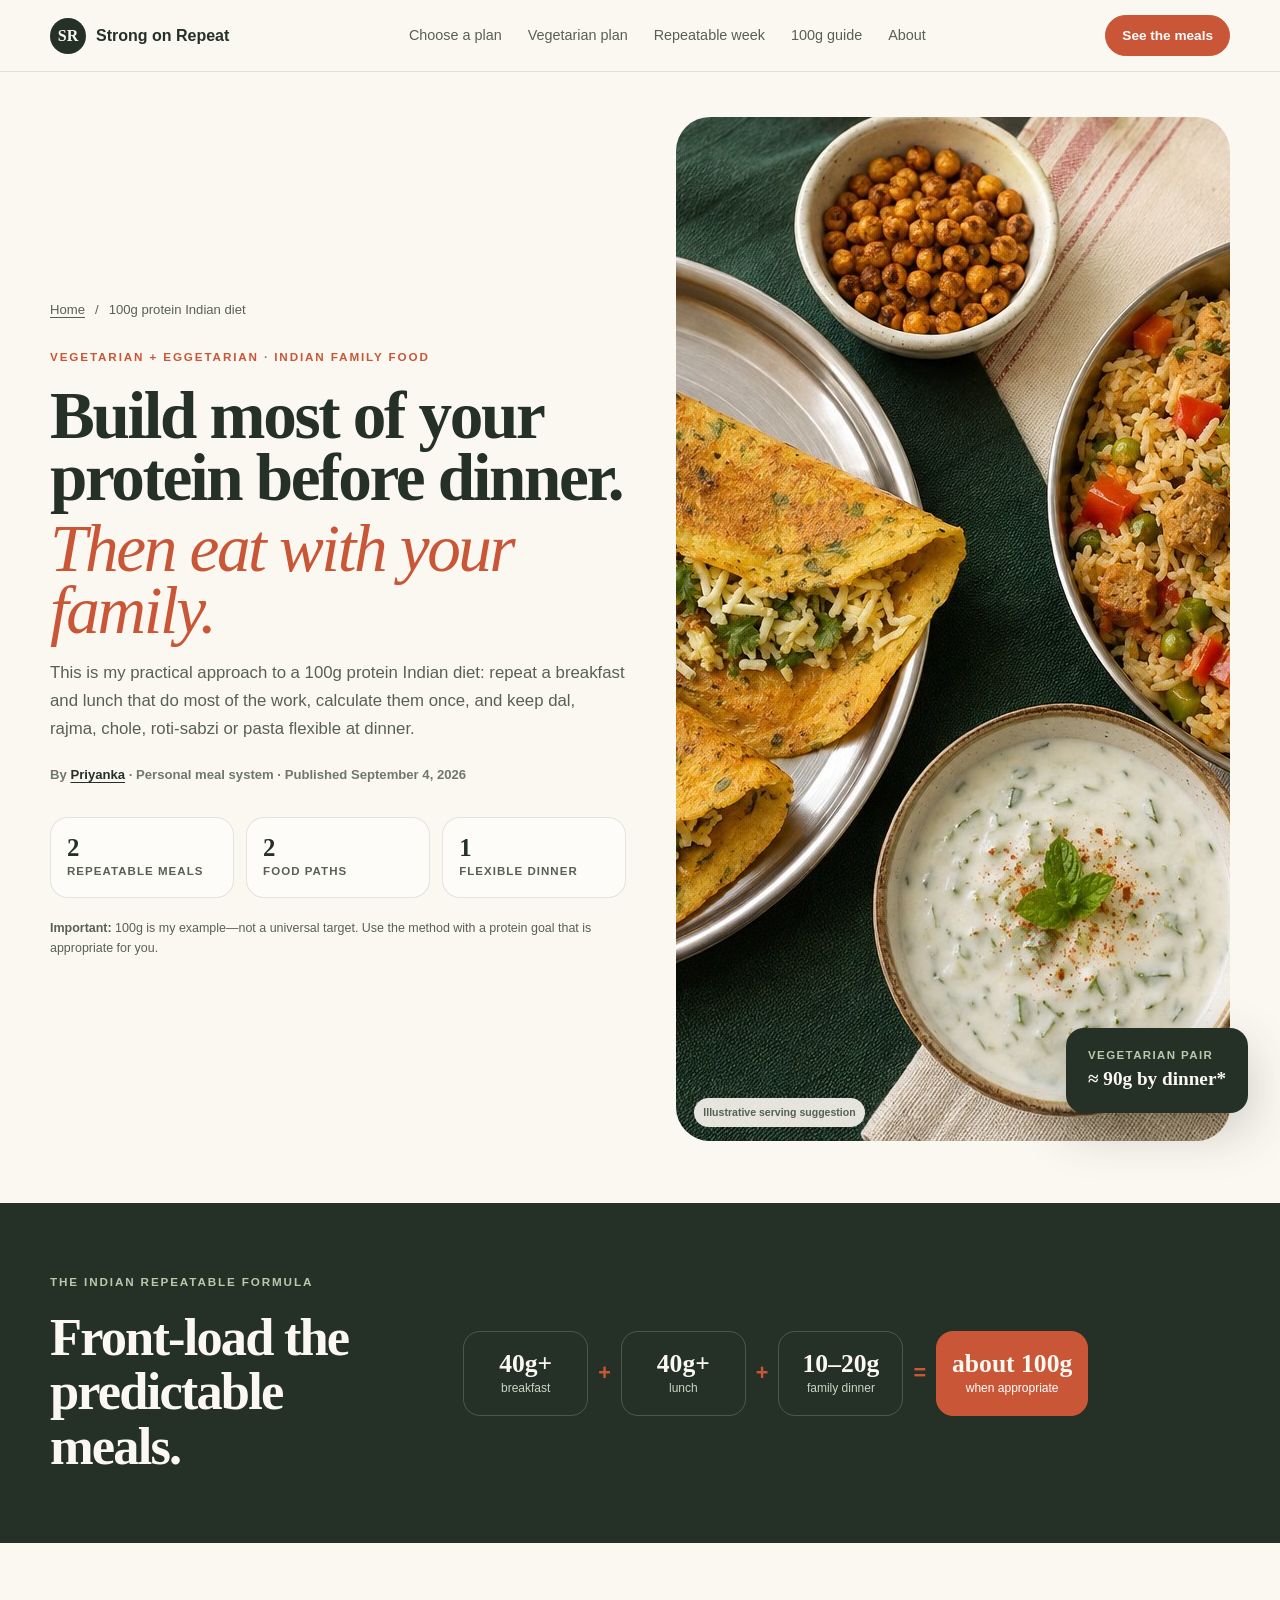
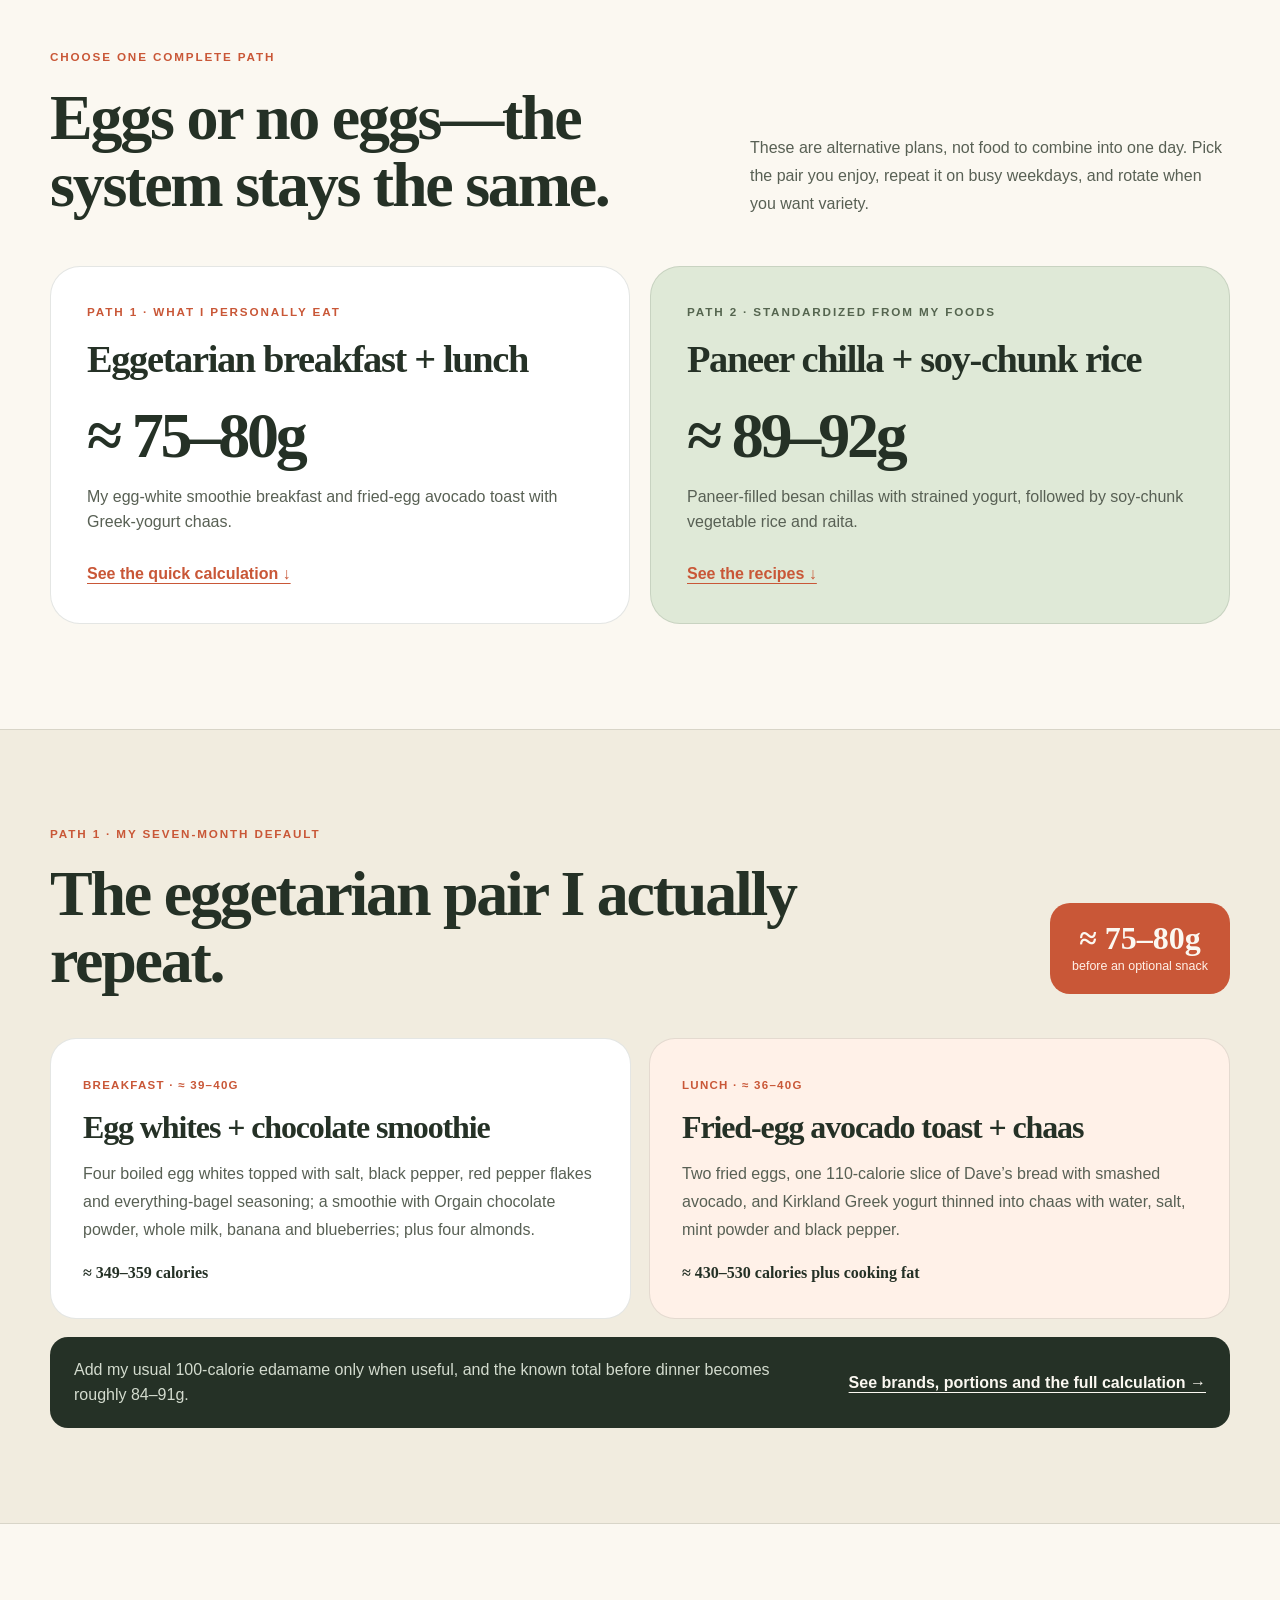
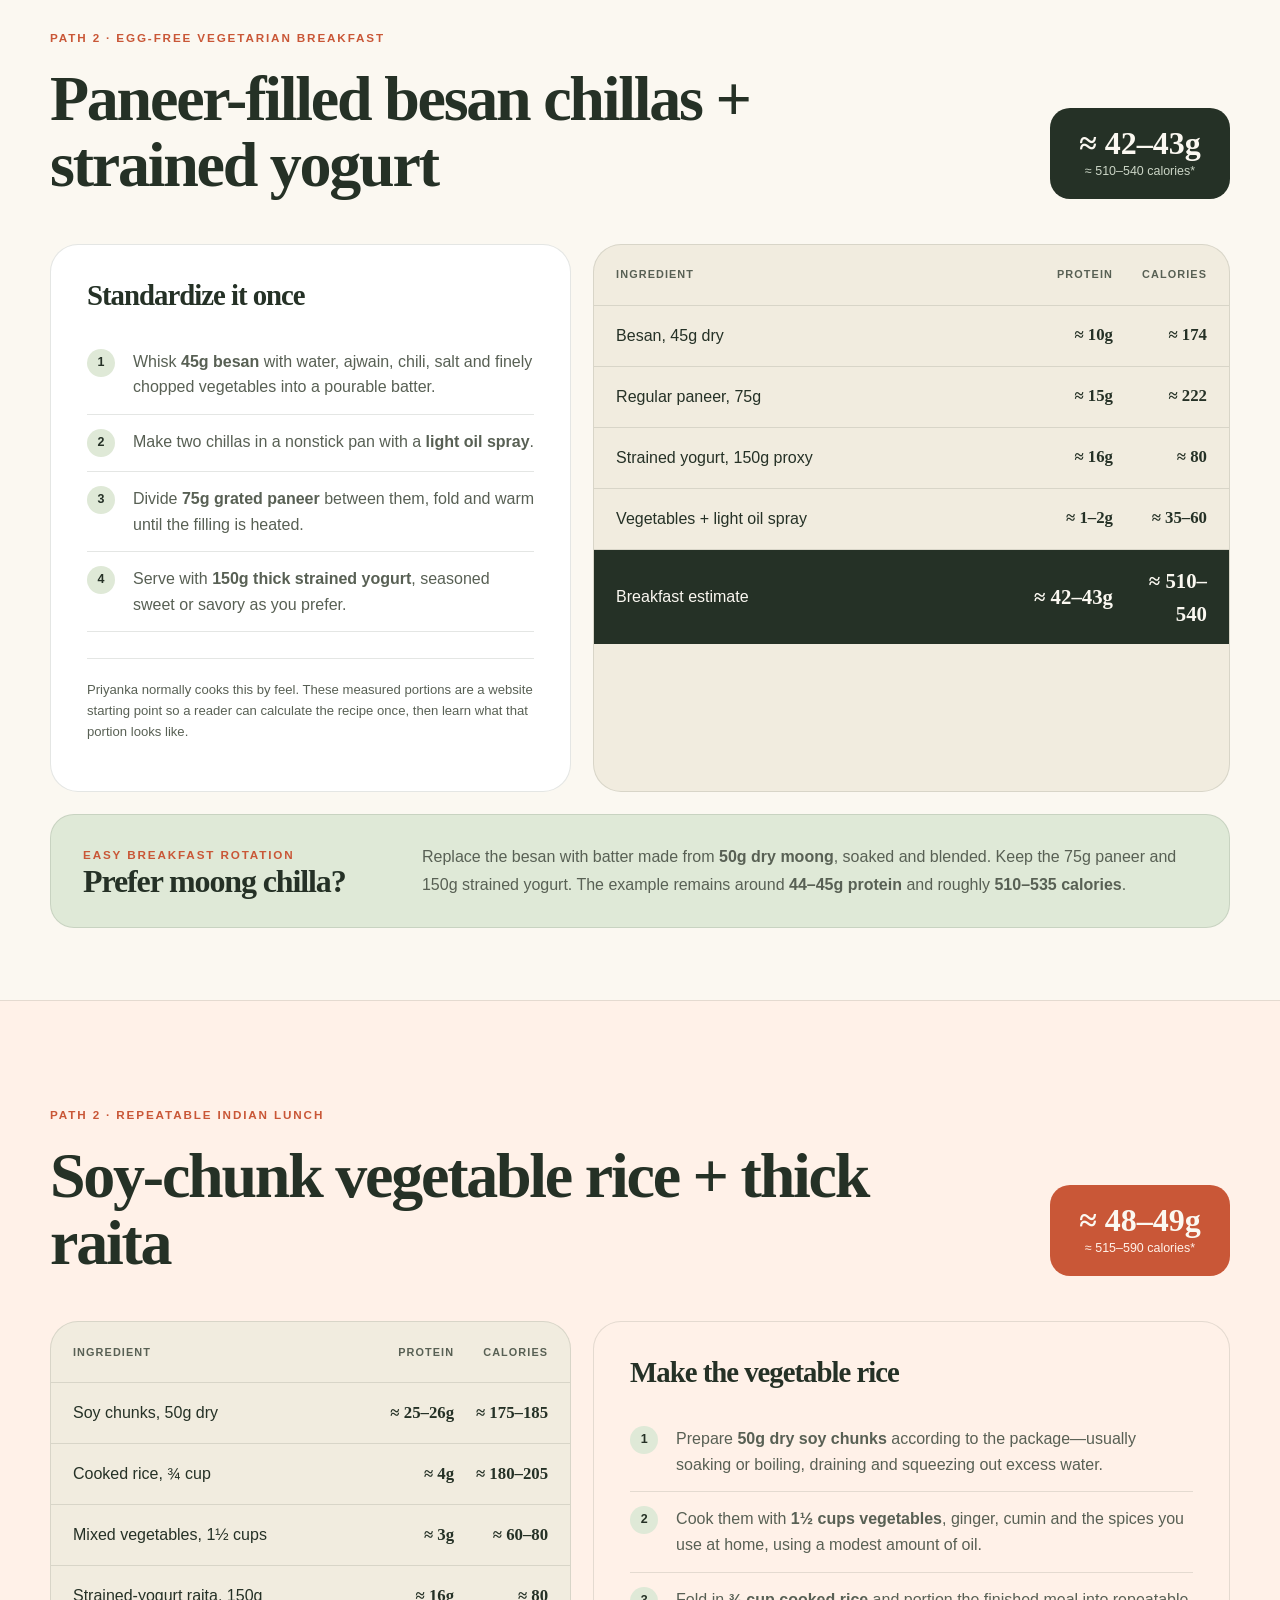
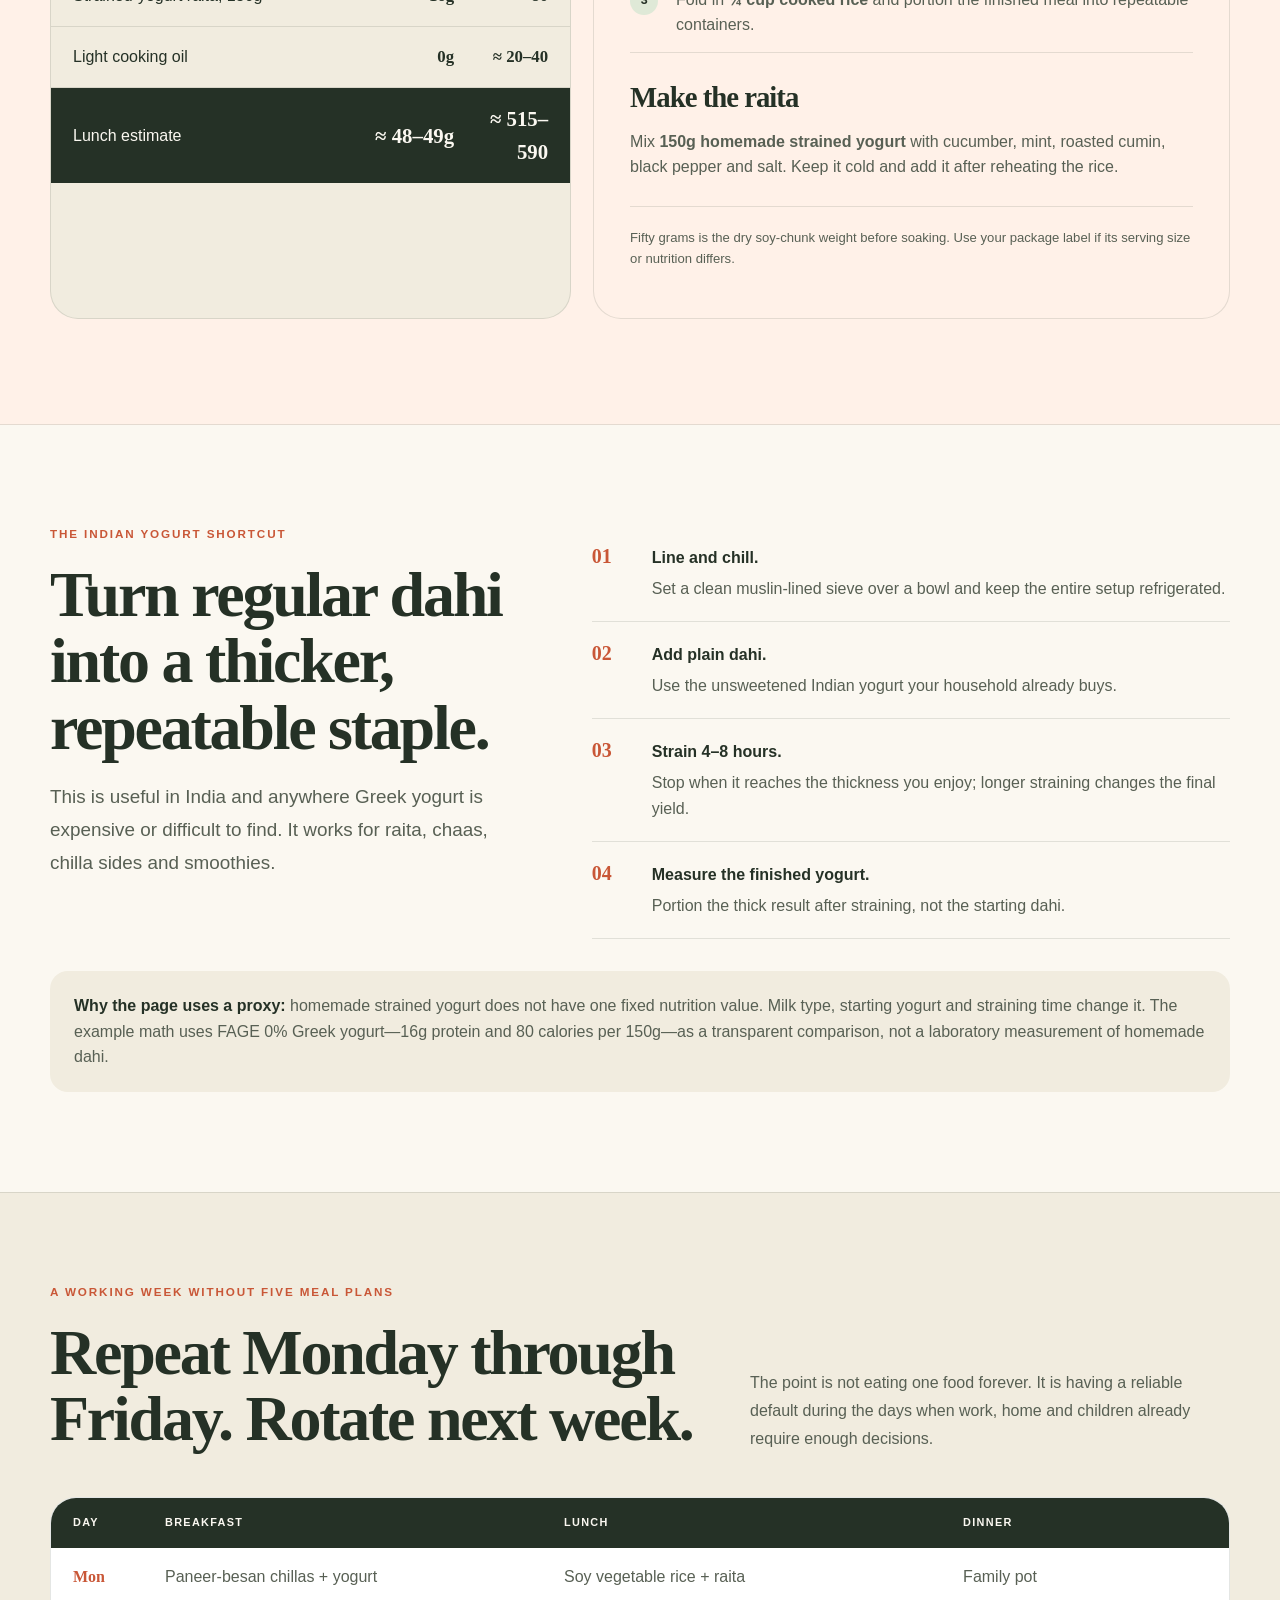
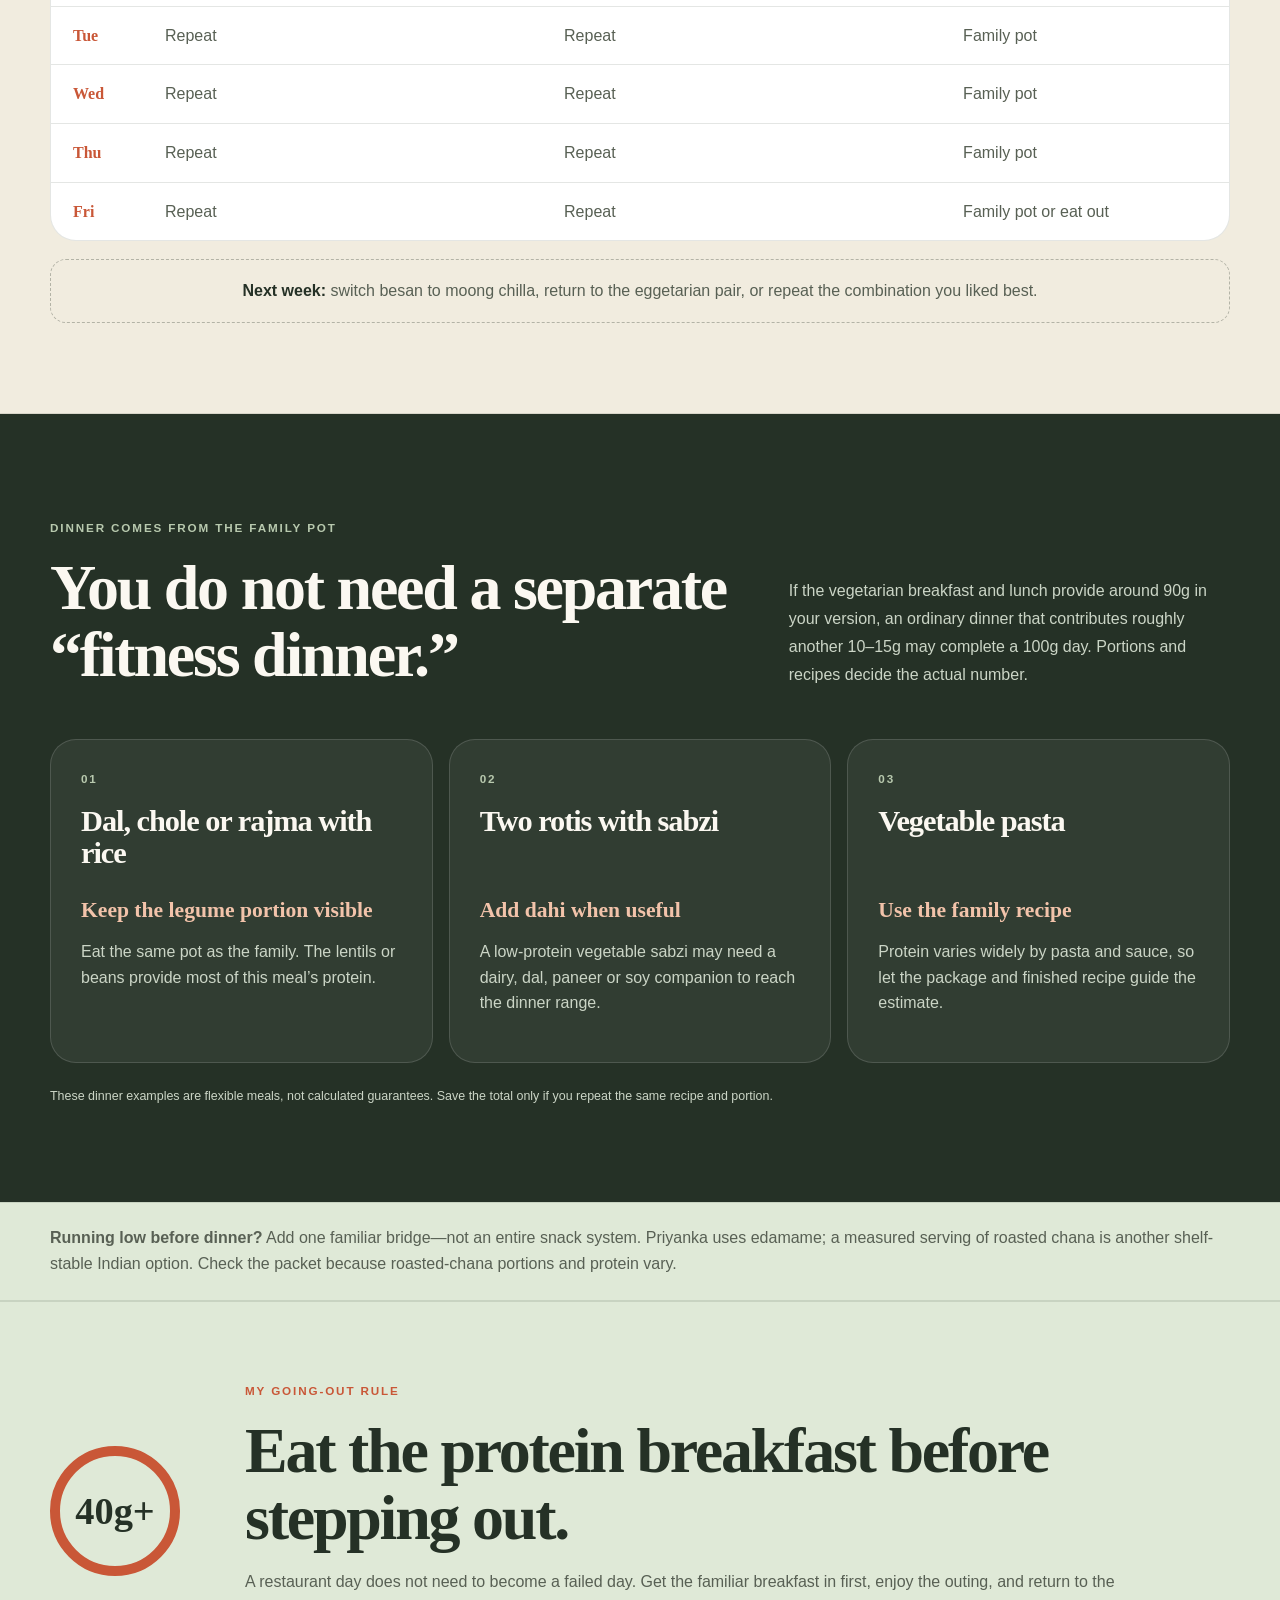
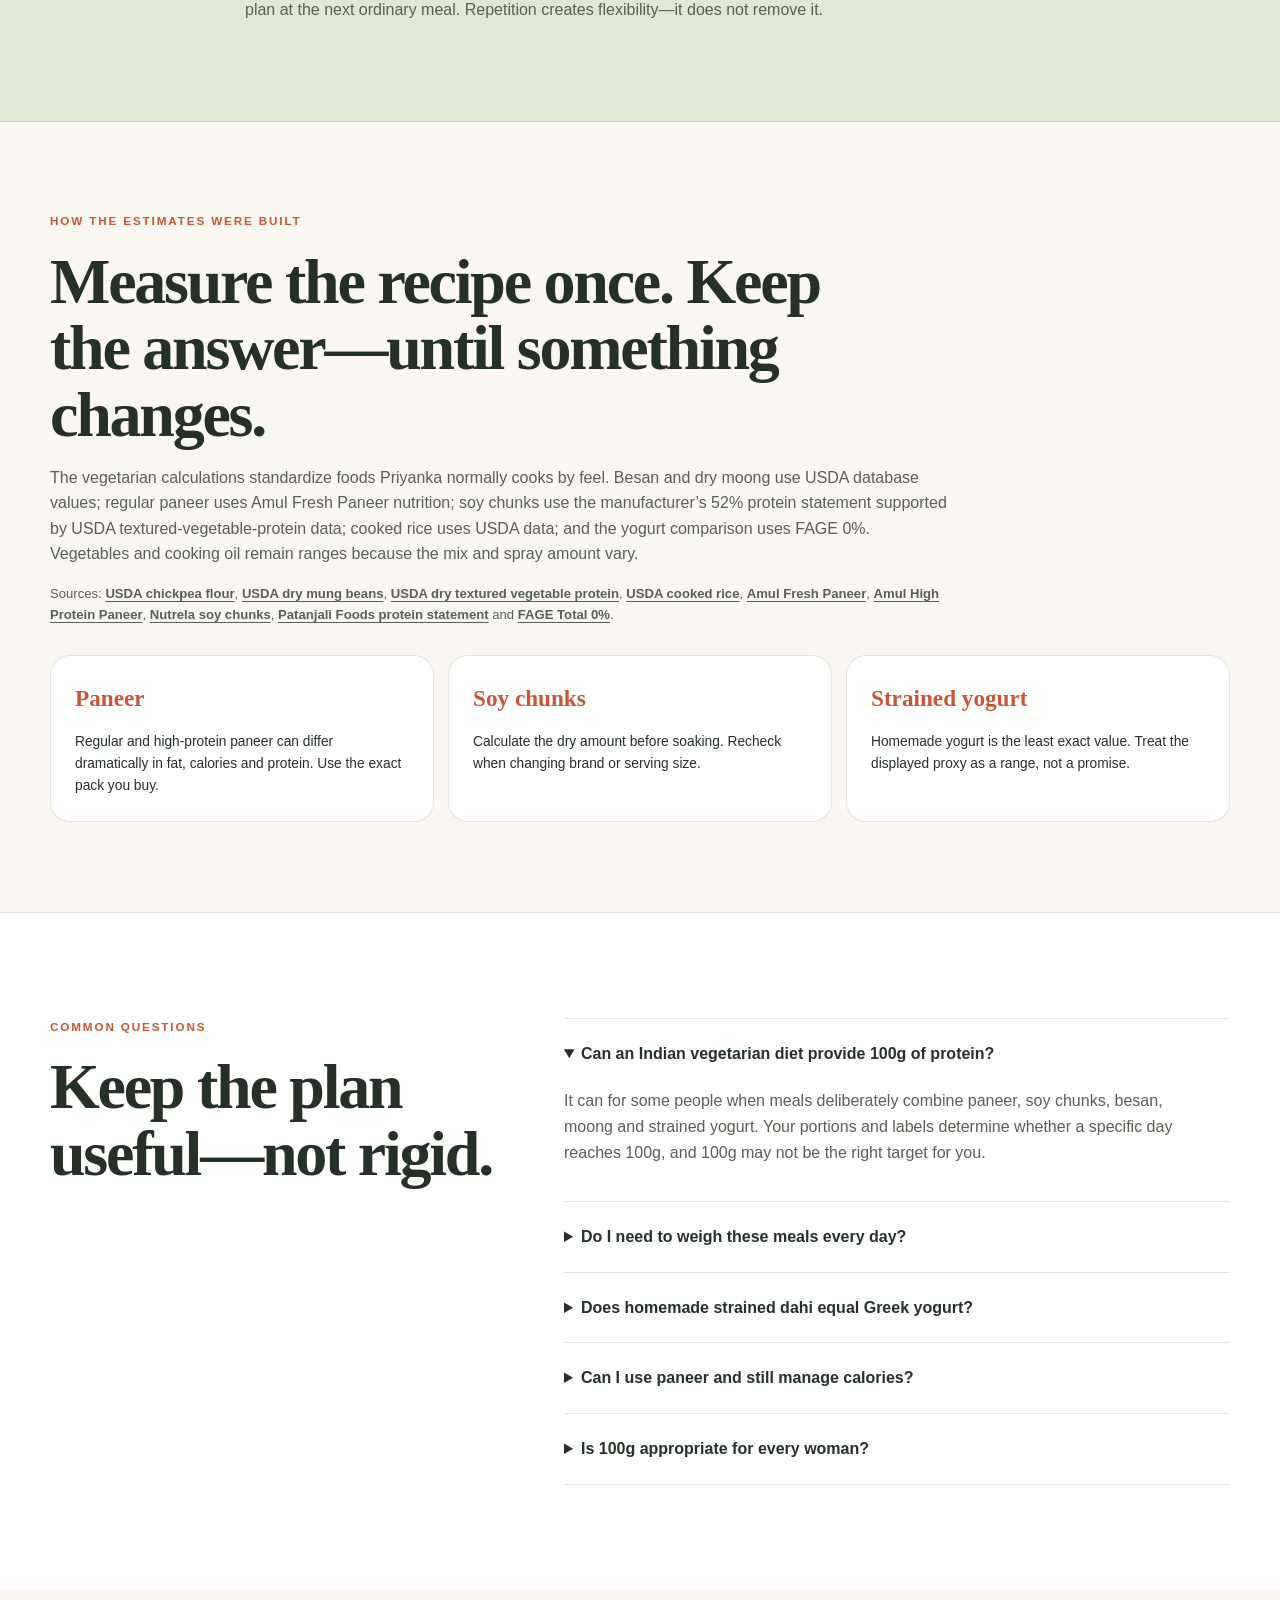
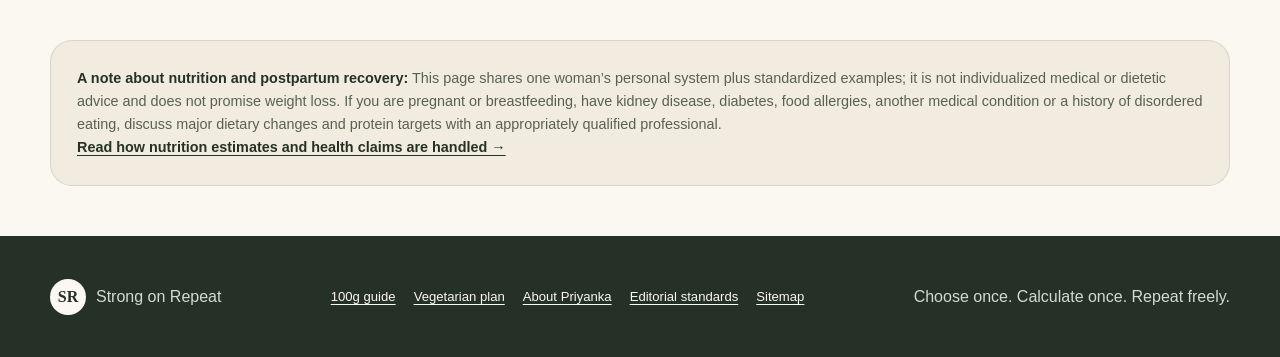
==== 100g-protein-indian-diet/index.html @ ed962329 "Publish Indian 100g protein meal plan" ====
<!doctype html>
<html lang="en">
<head>
  <meta charset="utf-8">
  <meta name="viewport" content="width=device-width, initial-scale=1">
  <title>100g Protein Indian Diet: Vegetarian & Eggetarian Plan</title>
  <meta name="description" content="A repeatable 100g protein Indian diet for busy women, with eggetarian and vegetarian breakfast and lunch plans, Indian family dinners, calories and practical prep.">
  <link rel="canonical" href="https://strongonrepeat.com/100g-protein-indian-diet/">
  <link rel="icon" href="../assets/favicon.svg" type="image/svg+xml">
  <link rel="stylesheet" href="../styles.css">
  <meta property="og:type" content="article">
  <meta property="og:title" content="A repeatable 100g protein Indian diet">
  <meta property="og:description" content="Choose an eggetarian or egg-free Indian plan, calculate breakfast and lunch once, and keep dinner flexible.">
  <meta property="og:url" content="https://strongonrepeat.com/100g-protein-indian-diet/">
  <meta property="og:image" content="https://strongonrepeat.com/assets/indian-protein-meals.jpg">
  <meta name="twitter:card" content="summary_large_image">
  <script type="application/ld+json">
  {
    "@context": "https://schema.org",
    "@graph": [
      {
        "@type": "Article",
        "headline": "100g Protein Indian Diet: A Repeatable Vegetarian and Eggetarian Plan",
        "description": "A practical Indian meal plan that concentrates most of the day's protein in a repeatable breakfast and lunch while keeping dinner flexible.",
        "image": "https://strongonrepeat.com/assets/indian-protein-meals.jpg",
        "author": {"@type": "Person", "name": "Priyanka", "url": "https://strongonrepeat.com/about/"},
        "publisher": {"@type": "Organization", "name": "Strong on Repeat"},
        "datePublished": "2026-09-04",
        "dateModified": "2026-09-04",
        "mainEntityOfPage": "https://strongonrepeat.com/100g-protein-indian-diet/"
      },
      {
        "@type": "FAQPage",
        "mainEntity": [
          {
            "@type": "Question",
            "name": "Can an Indian vegetarian diet provide 100g of protein?",
            "acceptedAnswer": {"@type": "Answer", "text": "It can for some people when meals deliberately combine foods such as paneer, soy chunks, besan, moong and strained yogurt. The appropriate daily target is individual, and the exact total depends on portions and product labels."}
          },
          {
            "@type": "Question",
            "name": "Do I need to weigh these Indian meals every day?",
            "acceptedAnswer": {"@type": "Answer", "text": "No. The Strong on Repeat method is to measure and calculate a repeatable recipe once, save the result, and then prepare it consistently by habit. Recheck when ingredients, brands or portions change."}
          },
          {
            "@type": "Question",
            "name": "Does homemade strained dahi have the same protein as Greek yogurt?",
            "acceptedAnswer": {"@type": "Answer", "text": "Not necessarily. Its concentration depends on the original milk, yogurt and straining time. The example calculations use a commercial Greek-yogurt label as a transparent proxy, so homemade results should be treated as estimates."}
          },
          {
            "@type": "Question",
            "name": "Is 100g of protein appropriate for every woman?",
            "acceptedAnswer": {"@type": "Answer", "text": "No. One hundred grams is Priyanka's personal example, not a universal recommendation. Needs differ with body size, age, activity, goals, health, pregnancy and breastfeeding."}
          }
        ]
      }
    ]
  }
  </script>
</head>
<body>
  <header class="site-header">
    <a class="brand" href="../" aria-label="Strong on Repeat home"><span>SR</span> Strong on Repeat</a>
    <nav aria-label="Page navigation">
      <a href="#choose">Choose a plan</a>
      <a href="#vegetarian">Vegetarian plan</a>
      <a href="#week">Repeatable week</a>
      <a href="../100g-protein-without-tracking/">100g guide</a>
      <a href="../about/">About</a>
    </nav>
    <a class="button button-small button-rust" href="#vegetarian">See the meals</a>
  </header>

  <main id="top">
    <section class="subpage-hero protein-guide-hero indian-plan-hero wrap">
      <div class="subpage-hero-copy">
        <p class="breadcrumb"><a href="../">Home</a><span aria-hidden="true">/</span>100g protein Indian diet</p>
        <p class="eyebrow rust">Vegetarian + eggetarian · Indian family food</p>
        <h1>Build most of your protein before dinner. <em>Then eat with your family.</em></h1>
        <p class="lead">This is my practical approach to a 100g protein Indian diet: repeat a breakfast and lunch that do most of the work, calculate them once, and keep dal, rajma, chole, roti-sabzi or pasta flexible at dinner.</p>
        <p class="byline">By <a href="../about/">Priyanka</a> · Personal meal system · Published September 4, 2026</p>
        <div class="meal-stats" aria-label="Page approach">
          <div><strong>2</strong><span>repeatable meals</span></div>
          <div><strong>2</strong><span>food paths</span></div>
          <div><strong>1</strong><span>flexible dinner</span></div>
        </div>
        <p class="label-caveat"><strong>Important:</strong> 100g is my example—not a universal target. Use the method with a protein goal that is appropriate for you.</p>
      </div>
      <figure class="subpage-hero-image indian-hero-image">
        <img src="../assets/indian-protein-meals.jpg" width="1536" height="1024" fetchpriority="high" alt="Paneer-filled besan chillas beside soy-chunk vegetable rice, thick cucumber raita and roasted chana">
        <figcaption><span>Vegetarian pair</span><strong>≈ 90g by dinner*</strong></figcaption>
        <small class="image-disclosure">Illustrative serving suggestion</small>
      </figure>
    </section>

    <section class="formula-band protein-formula-band">
      <div class="wrap formula-band-inner">
        <div>
          <p class="eyebrow light">The Indian repeatable formula</p>
          <h2>Front-load the predictable meals.</h2>
        </div>
        <div class="formula-equation indian-formula" aria-label="Repeatable protein formula">
          <span><strong>40g+</strong> breakfast</span>
          <b aria-hidden="true">+</b>
          <span><strong>40g+</strong> lunch</span>
          <b aria-hidden="true">+</b>
          <span><strong>10–20g</strong> family dinner</span>
          <b aria-hidden="true">=</b>
          <span class="formula-result"><strong>about 100g</strong> when appropriate</span>
        </div>
      </div>
    </section>

    <section id="choose" class="wrap section choose-track-section">
      <div class="section-heading-split">
        <div>
          <p class="eyebrow rust">Choose one complete path</p>
          <h2>Eggs or no eggs—the system stays the same.</h2>
        </div>
        <p class="section-side-copy">These are alternative plans, not food to combine into one day. Pick the pair you enjoy, repeat it on busy weekdays, and rotate when you want variety.</p>
      </div>
      <div class="track-grid">
        <article class="track-card egg-track">
          <p class="eyebrow rust">Path 1 · what I personally eat</p>
          <h3>Eggetarian breakfast + lunch</h3>
          <div class="track-number">≈ 75–80g</div>
          <p>My egg-white smoothie breakfast and fried-egg avocado toast with Greek-yogurt chaas.</p>
          <a href="#eggetarian">See the quick calculation ↓</a>
        </article>
        <article class="track-card veg-track">
          <p class="eyebrow">Path 2 · standardized from my foods</p>
          <h3>Paneer chilla + soy-chunk rice</h3>
          <div class="track-number">≈ 89–92g</div>
          <p>Paneer-filled besan chillas with strained yogurt, followed by soy-chunk vegetable rice and raita.</p>
          <a href="#vegetarian">See the recipes ↓</a>
        </article>
      </div>
    </section>

    <section id="eggetarian" class="indian-eggetarian-section">
      <div class="wrap">
        <div class="section-heading-split">
          <div>
            <p class="eyebrow rust">Path 1 · my seven-month default</p>
            <h2>The eggetarian pair I actually repeat.</h2>
          </div>
          <div class="macro-badge rust-badge"><strong>≈ 75–80g</strong><span>before an optional snack</span></div>
        </div>
        <div class="indian-quick-pair">
          <article>
            <span>Breakfast · ≈ 39–40g</span>
            <h3>Egg whites + chocolate smoothie</h3>
            <p>Four boiled egg whites topped with salt, black pepper, red pepper flakes and everything-bagel seasoning; a smoothie with Orgain chocolate powder, whole milk, banana and blueberries; plus four almonds.</p>
            <strong>≈ 349–359 calories</strong>
          </article>
          <article>
            <span>Lunch · ≈ 36–40g</span>
            <h3>Fried-egg avocado toast + chaas</h3>
            <p>Two fried eggs, one 110-calorie slice of Dave’s bread with smashed avocado, and Kirkland Greek yogurt thinned into chaas with water, salt, mint powder and black pepper.</p>
            <strong>≈ 430–530 calories plus cooking fat</strong>
          </article>
        </div>
        <div class="compact-route-link"><p>Add my usual 100-calorie edamame only when useful, and the known total before dinner becomes roughly 84–91g.</p><a href="../100g-protein-without-tracking/">See brands, portions and the full calculation →</a></div>
      </div>
    </section>

    <section id="vegetarian" class="wrap meal-detail-section indian-vegetarian-section">
      <div class="section-heading-split">
        <div>
          <p class="eyebrow rust">Path 2 · egg-free vegetarian breakfast</p>
          <h2>Paneer-filled besan chillas + strained yogurt</h2>
        </div>
        <div class="macro-badge"><strong>≈ 42–43g</strong><span>≈ 510–540 calories*</span></div>
      </div>

      <div class="meal-detail-grid">
        <article class="recipe-card">
          <h3>Standardize it once</h3>
          <ol class="numbered-recipe">
            <li><span>1</span><p>Whisk <strong>45g besan</strong> with water, ajwain, chili, salt and finely chopped vegetables into a pourable batter.</p></li>
            <li><span>2</span><p>Make two chillas in a nonstick pan with a <strong>light oil spray</strong>.</p></li>
            <li><span>3</span><p>Divide <strong>75g grated paneer</strong> between them, fold and warm until the filling is heated.</p></li>
            <li><span>4</span><p>Serve with <strong>150g thick strained yogurt</strong>, seasoned sweet or savory as you prefer.</p></li>
          </ol>
          <p class="recipe-note">Priyanka normally cooks this by feel. These measured portions are a website starting point so a reader can calculate the recipe once, then learn what that portion looks like.</p>
        </article>

        <div class="macro-table" role="table" aria-label="Paneer besan chilla protein and calorie estimate">
          <div class="macro-table-head" role="row"><span>Ingredient</span><span>Protein</span><span>Calories</span></div>
          <div role="row"><span>Besan, 45g dry</span><strong>≈ 10g</strong><strong>≈ 174</strong></div>
          <div role="row"><span>Regular paneer, 75g</span><strong>≈ 15g</strong><strong>≈ 222</strong></div>
          <div role="row"><span>Strained yogurt, 150g proxy</span><strong>≈ 16g</strong><strong>≈ 80</strong></div>
          <div role="row"><span>Vegetables + light oil spray</span><strong>≈ 1–2g</strong><strong>≈ 35–60</strong></div>
          <div class="macro-table-total" role="row"><span>Breakfast estimate</span><strong>≈ 42–43g</strong><strong>≈ 510–540</strong></div>
        </div>
      </div>

      <aside class="swap-card">
        <div><p class="eyebrow rust">Easy breakfast rotation</p><h3>Prefer moong chilla?</h3></div>
        <p>Replace the besan with batter made from <strong>50g dry moong</strong>, soaked and blended. Keep the 75g paneer and 150g strained yogurt. The example remains around <strong>44–45g protein</strong> and roughly <strong>510–535 calories</strong>.</p>
      </aside>
    </section>

    <section class="indian-lunch-section">
      <div class="wrap meal-detail-section">
        <div class="section-heading-split">
          <div>
            <p class="eyebrow rust">Path 2 · repeatable Indian lunch</p>
            <h2>Soy-chunk vegetable rice + thick raita</h2>
          </div>
          <div class="macro-badge rust-badge"><strong>≈ 48–49g</strong><span>≈ 515–590 calories*</span></div>
        </div>

        <div class="meal-detail-grid reverse-detail">
          <div class="macro-table" role="table" aria-label="Soy-chunk vegetable rice and raita protein and calorie estimate">
            <div class="macro-table-head" role="row"><span>Ingredient</span><span>Protein</span><span>Calories</span></div>
            <div role="row"><span>Soy chunks, 50g dry</span><strong>≈ 25–26g</strong><strong>≈ 175–185</strong></div>
            <div role="row"><span>Cooked rice, ¾ cup</span><strong>≈ 4g</strong><strong>≈ 180–205</strong></div>
            <div role="row"><span>Mixed vegetables, 1½ cups</span><strong>≈ 3g</strong><strong>≈ 60–80</strong></div>
            <div role="row"><span>Strained-yogurt raita, 150g</span><strong>≈ 16g</strong><strong>≈ 80</strong></div>
            <div role="row"><span>Light cooking oil</span><strong>0g</strong><strong>≈ 20–40</strong></div>
            <div class="macro-table-total" role="row"><span>Lunch estimate</span><strong>≈ 48–49g</strong><strong>≈ 515–590</strong></div>
          </div>

          <article class="recipe-card warm-recipe-card">
            <h3>Make the vegetable rice</h3>
            <ol class="numbered-recipe">
              <li><span>1</span><p>Prepare <strong>50g dry soy chunks</strong> according to the package—usually soaking or boiling, draining and squeezing out excess water.</p></li>
              <li><span>2</span><p>Cook them with <strong>1½ cups vegetables</strong>, ginger, cumin and the spices you use at home, using a modest amount of oil.</p></li>
              <li><span>3</span><p>Fold in <strong>¾ cup cooked rice</strong> and portion the finished meal into repeatable containers.</p></li>
            </ol>
            <h3 class="toast-heading">Make the raita</h3>
            <p>Mix <strong>150g homemade strained yogurt</strong> with cucumber, mint, roasted cumin, black pepper and salt. Keep it cold and add it after reheating the rice.</p>
            <p class="recipe-note">Fifty grams is the dry soy-chunk weight before soaking. Use your package label if its serving size or nutrition differs.</p>
          </article>
        </div>
      </div>
    </section>

    <section class="yogurt-method-section wrap">
      <div class="yogurt-method-grid">
        <div>
          <p class="eyebrow rust">The Indian yogurt shortcut</p>
          <h2>Turn regular dahi into a thicker, repeatable staple.</h2>
          <p class="section-intro">This is useful in India and anywhere Greek yogurt is expensive or difficult to find. It works for raita, chaas, chilla sides and smoothies.</p>
        </div>
        <ol class="strain-steps">
          <li><strong>Line and chill.</strong><span>Set a clean muslin-lined sieve over a bowl and keep the entire setup refrigerated.</span></li>
          <li><strong>Add plain dahi.</strong><span>Use the unsweetened Indian yogurt your household already buys.</span></li>
          <li><strong>Strain 4–8 hours.</strong><span>Stop when it reaches the thickness you enjoy; longer straining changes the final yield.</span></li>
          <li><strong>Measure the finished yogurt.</strong><span>Portion the thick result after straining, not the starting dahi.</span></li>
        </ol>
      </div>
      <p class="yogurt-caveat"><strong>Why the page uses a proxy:</strong> homemade strained yogurt does not have one fixed nutrition value. Milk type, starting yogurt and straining time change it. The example math uses FAGE 0% Greek yogurt—16g protein and 80 calories per 150g—as a transparent comparison, not a laboratory measurement of homemade dahi.</p>
    </section>

    <section id="week" class="repeat-week-section indian-week-section">
      <div class="wrap">
        <div class="section-heading-split">
          <div><p class="eyebrow rust">A working week without five meal plans</p><h2>Repeat Monday through Friday. Rotate next week.</h2></div>
          <p class="section-side-copy">The point is not eating one food forever. It is having a reliable default during the days when work, home and children already require enough decisions.</p>
        </div>
        <div class="weekday-plan" role="table" aria-label="Repeatable Indian meal plan for Monday through Friday">
          <div class="weekday-plan-head" role="row"><span>Day</span><span>Breakfast</span><span>Lunch</span><span>Dinner</span></div>
          <div role="row"><strong>Mon</strong><span>Paneer-besan chillas + yogurt</span><span>Soy vegetable rice + raita</span><span>Family pot</span></div>
          <div role="row"><strong>Tue</strong><span>Repeat</span><span>Repeat</span><span>Family pot</span></div>
          <div role="row"><strong>Wed</strong><span>Repeat</span><span>Repeat</span><span>Family pot</span></div>
          <div role="row"><strong>Thu</strong><span>Repeat</span><span>Repeat</span><span>Family pot</span></div>
          <div role="row"><strong>Fri</strong><span>Repeat</span><span>Repeat</span><span>Family pot or eat out</span></div>
        </div>
        <div class="week-rotation-note"><strong>Next week:</strong> switch besan to moong chilla, return to the eggetarian pair, or repeat the combination you liked best.</div>
      </div>
    </section>

    <section class="family-dinner-section indian-dinner-section">
      <div class="wrap">
        <div class="option-section-heading">
          <div><p class="eyebrow light">Dinner comes from the family pot</p><h2>You do not need a separate “fitness dinner.”</h2></div>
          <p>If the vegetarian breakfast and lunch provide around 90g in your version, an ordinary dinner that contributes roughly another 10–15g may complete a 100g day. Portions and recipes decide the actual number.</p>
        </div>
        <div class="dinner-option-grid">
          <article><p class="eyebrow light">01</p><h3>Dal, chole or rajma with rice</h3><strong>Keep the legume portion visible</strong><p>Eat the same pot as the family. The lentils or beans provide most of this meal’s protein.</p></article>
          <article><p class="eyebrow light">02</p><h3>Two rotis with sabzi</h3><strong>Add dahi when useful</strong><p>A low-protein vegetable sabzi may need a dairy, dal, paneer or soy companion to reach the dinner range.</p></article>
          <article><p class="eyebrow light">03</p><h3>Vegetable pasta</h3><strong>Use the family recipe</strong><p>Protein varies widely by pasta and sauce, so let the package and finished recipe guide the estimate.</p></article>
        </div>
        <p class="dark-source-note">These dinner examples are flexible meals, not calculated guarantees. Save the total only if you repeat the same recipe and portion.</p>
      </div>
    </section>

    <aside class="snack-note indian-snack-note">
      <div class="wrap"><p><strong>Running low before dinner?</strong> Add one familiar bridge—not an entire snack system. Priyanka uses edamame; a measured serving of roasted chana is another shelf-stable Indian option. Check the packet because roasted-chana portions and protein vary.</p></div>
    </aside>

    <section class="go-out-guide">
      <div class="wrap go-out-guide-inner">
        <div class="tip-number">40g+</div>
        <div>
          <p class="eyebrow rust">My going-out rule</p>
          <h2>Eat the protein breakfast before stepping out.</h2>
          <p>A restaurant day does not need to become a failed day. Get the familiar breakfast in first, enjoy the outing, and return to the plan at the next ordinary meal. Repetition creates flexibility—it does not remove it.</p>
        </div>
      </div>
    </section>

    <section class="source-section wrap">
      <p class="eyebrow rust">How the estimates were built</p>
      <h2>Measure the recipe once. Keep the answer—until something changes.</h2>
      <p>The vegetarian calculations standardize foods Priyanka normally cooks by feel. Besan and dry moong use USDA database values; regular paneer uses Amul Fresh Paneer nutrition; soy chunks use the manufacturer’s 52% protein statement supported by USDA textured-vegetable-protein data; cooked rice uses USDA data; and the yogurt comparison uses FAGE 0%. Vegetables and cooking oil remain ranges because the mix and spray amount vary.</p>
      <p class="source-links">Sources: <a href="https://fdc.nal.usda.gov/fdc-app.html#/food-details/174288/nutrients">USDA chickpea flour</a>, <a href="https://fdc.nal.usda.gov/fdc-app.html#/food-details/174256/nutrients">USDA dry mung beans</a>, <a href="https://fdc.nal.usda.gov/fdc-app.html#/food-details/2707451/nutrients">USDA dry textured vegetable protein</a>, <a href="https://fdc.nal.usda.gov/fdc-app.html#/food-details/168878/nutrients">USDA cooked rice</a>, <a href="https://old.amul.com/products/amul-freshpaneer-info.php">Amul Fresh Paneer</a>, <a href="https://shop.amul.com/product/amul-high-protein-paneer-400-g-or-pack-of-24">Amul High Protein Paneer</a>, <a href="https://www.patanjalifoods.com/nutrela-soya-chunks-and-granules/">Nutrela soy chunks</a>, <a href="https://www.patanjalifoods.com/wp-content/uploads/2025/04/Prospectus.pdf">Patanjali Foods protein statement</a> and <a href="https://usa.fage/products/yogurt/fage-total-0">FAGE Total 0%</a>.</p>
      <div class="check-once-grid">
        <article><strong>Paneer</strong><p>Regular and high-protein paneer can differ dramatically in fat, calories and protein. Use the exact pack you buy.</p></article>
        <article><strong>Soy chunks</strong><p>Calculate the dry amount before soaking. Recheck when changing brand or serving size.</p></article>
        <article><strong>Strained yogurt</strong><p>Homemade yogurt is the least exact value. Treat the displayed proxy as a range, not a promise.</p></article>
      </div>
    </section>

    <section id="questions" class="faq-section">
      <div class="wrap faq-grid">
        <div><p class="eyebrow rust">Common questions</p><h2>Keep the plan useful—not rigid.</h2></div>
        <div class="faqs">
          <details open><summary>Can an Indian vegetarian diet provide 100g of protein?</summary><p>It can for some people when meals deliberately combine paneer, soy chunks, besan, moong and strained yogurt. Your portions and labels determine whether a specific day reaches 100g, and 100g may not be the right target for you.</p></details>
          <details><summary>Do I need to weigh these meals every day?</summary><p>No. Measure the standardized recipe while learning it, save the calculation, and then prepare it consistently by habit. Recalculate if the brand, portion or recipe changes materially.</p></details>
          <details><summary>Does homemade strained dahi equal Greek yogurt?</summary><p>Not exactly. Its concentration depends on the starting yogurt, milk and straining time. That is why the displayed numbers use a clearly identified commercial Greek-yogurt proxy.</p></details>
          <details><summary>Can I use paneer and still manage calories?</summary><p>Yes, but read the label. Regular paneer can be calorie-dense: Amul Fresh Paneer lists 296 calories and 20g protein per 100g, while its high-protein paneer lists 170 calories and 25g protein per 100g. Neither number represents every paneer.</p></details>
          <details><summary>Is 100g appropriate for every woman?</summary><p>No. Needs differ with body size, age, activity, goals and medical context. The repeatable-meal method can be used with a lower or higher appropriate target.</p></details>
        </div>
      </div>
    </section>

    <aside class="health-note wrap">
      <strong>A note about nutrition and postpartum recovery:</strong> This page shares one woman’s personal system plus standardized examples; it is not individualized medical or dietetic advice and does not promise weight loss. If you are pregnant or breastfeeding, have kidney disease, diabetes, food allergies, another medical condition or a history of disordered eating, discuss major dietary changes and protein targets with an appropriately qualified professional.
      <br><a href="../editorial-methodology/">Read how nutrition estimates and health claims are handled →</a>
    </aside>
  </main>

  <footer><div class="wrap"><a href="../"><span><b>SR</b> Strong on Repeat</span></a><div class="footer-links"><a href="../100g-protein-without-tracking/">100g guide</a><a href="../high-protein-vegetarian-meal-plan/">Vegetarian plan</a><a href="../about/">About Priyanka</a><a href="../editorial-methodology/">Editorial standards</a><a href="../sitemap.xml">Sitemap</a></div><p>Choose once. Calculate once. Repeat freely.</p></div></footer>
</body>
</html>
---- styles.css ----
:root {
  --cream: #fbf8f1;
  --paper: #ffffff;
  --green: #253126;
  --muted: #586054;
  --sage: #dfe9d7;
  --rust: #c95737;
  --sand: #f1ecdf;
  --border: rgba(37, 49, 38, 0.12);
  --serif: Charter, "Iowan Old Style", Georgia, serif;
  --sans: "Segoe UI", Helvetica, Arial, sans-serif;
}

* { box-sizing: border-box; }
html { scroll-behavior: smooth; scroll-padding-top: 5rem; }
body { margin: 0; background: var(--cream); color: var(--green); font-family: var(--sans); line-height: 1.6; }
a { color: inherit; text-decoration: none; }
img { display: block; max-width: 100%; }
:focus-visible { outline: 3px solid rgba(201, 87, 55, 0.55); outline-offset: 4px; }

.wrap { width: min(1180px, calc(100% - 40px)); margin-inline: auto; }
.site-header { position: sticky; top: 0; z-index: 10; min-height: 72px; padding: 12px max(20px, calc((100% - 1180px) / 2)); display: flex; align-items: center; justify-content: space-between; gap: 24px; background: rgba(251, 248, 241, 0.94); border-bottom: 1px solid var(--border); }
.brand { display: flex; align-items: center; gap: 10px; font-weight: 700; }
.brand span, footer b { width: 36px; height: 36px; display: inline-grid; place-items: center; border-radius: 50%; background: var(--green); color: var(--cream); font-family: var(--serif); }
nav { display: flex; gap: 26px; color: var(--muted); font-size: 0.9rem; }
nav a:hover { color: var(--green); }

.button { display: inline-block; padding: 13px 22px; border: 1px solid var(--green); border-radius: 999px; background: var(--green); color: #fff; font-weight: 700; text-align: center; }
.button:hover { transform: translateY(-1px); }
.button-outline { background: transparent; color: var(--green); }
.button-rust { border-color: var(--rust); background: var(--rust); }
.button-small { padding: 9px 16px; font-size: 0.85rem; }

.hero { min-height: 720px; padding-block: 80px; display: grid; grid-template-columns: 0.9fr 1.1fr; align-items: center; gap: 70px; }
.eyebrow { margin: 0 0 18px; color: #55654f; font-size: 0.73rem; font-weight: 800; letter-spacing: 0.16em; text-transform: uppercase; }
.eyebrow.rust, .story-label { color: var(--rust); }
.eyebrow.light { color: #b8c9ae; }
h1, h2, h3 { margin: 0; font-family: var(--serif); line-height: 1.04; letter-spacing: -0.035em; }
h1 { font-size: clamp(3.2rem, 6.6vw, 6.7rem); line-height: 0.93; }
h1 em { display: block; margin-top: 8px; color: var(--rust); font-weight: 600; }
h2 { font-size: clamp(2.5rem, 5vw, 4.8rem); }
h3 { font-size: 2rem; }
.lead, .section-intro { max-width: 650px; color: var(--muted); font-size: 1.18rem; line-height: 1.75; }
.personal-lead { margin-top: 12px; }
.personal-context { margin-top: 24px; display: flex; flex-wrap: wrap; gap: 8px; }
.personal-context span { padding: 7px 11px; border: 1px solid var(--border); border-radius: 999px; background: rgba(255,255,255,.55); color: var(--muted); font-size: .75rem; font-weight: 800; }
.actions { margin-top: 34px; display: flex; flex-wrap: wrap; gap: 12px; }
.hero-image { position: relative; margin: 0; padding: 9px; background: #fff; border-radius: 30px; box-shadow: 0 28px 70px rgba(37, 49, 38, 0.18); transform: rotate(1.5deg); }
.hero-image img { width: 100%; aspect-ratio: 4 / 3; object-fit: cover; border-radius: 23px; }
.hero-image figcaption { position: absolute; right: 22px; bottom: -28px; padding: 15px 20px; border: 1px solid var(--border); border-radius: 16px; background: #fffdf8; box-shadow: 0 12px 30px rgba(37, 49, 38, 0.15); transform: rotate(-1.5deg); }
.hero-image small, .hero-image strong { display: block; }
.hero-image small { color: var(--muted); font-weight: 800; letter-spacing: 0.1em; text-transform: uppercase; }
.hero-image strong { font: 700 2rem var(--serif); }

.dark-section { padding-block: 80px; background: var(--green); color: var(--cream); }
.method-grid, .story-grid, .math-grid, .faq-grid { display: grid; grid-template-columns: 0.8fr 1.2fr; gap: 70px; }
.method-steps, .experiment-grid { margin: 0; padding: 0; display: grid; grid-template-columns: repeat(3, 1fr); gap: 14px; list-style: none; }
.method-steps li { padding: 25px; border: 1px solid rgba(255,255,255,.12); border-radius: 24px; background: rgba(255,255,255,.05); }
.method-steps span { color: #b8c9ae; font-size: 0.75rem; letter-spacing: .14em; }
.method-steps strong, .experiment-grid strong { display: block; margin-top: 26px; font: 700 1.55rem var(--serif); }
.method-steps p { color: #d3dbce; font-size: .9rem; }

.story-section { padding-block: 105px; background: var(--sand); }
.story-label { margin: 5px 0; font: italic 1.6rem var(--serif); }
.story-grid p:not(.story-label), .math-grid p, .dinner-box p { color: var(--muted); font-size: 1.08rem; line-height: 1.75; }
.section { padding-block: 105px; }
.section > h2, .center > h2 { max-width: 860px; }
.meal-grid { margin-top: 50px; display: grid; grid-template-columns: 1fr 1fr; gap: 22px; }
.card { padding: 34px; border: 1px solid var(--border); border-radius: 30px; background: var(--paper); box-shadow: 0 14px 50px rgba(37,49,38,.07); }
.warm-card { background: #fff8ed; }
.card-heading { display: flex; align-items: start; justify-content: space-between; gap: 20px; }
.protein { flex: none; padding: 7px 12px; border-radius: 999px; font-size: .82rem; }
.protein.green { background: #e4eedb; color: #476141; }
.protein.peach { background: #f4ddce; color: #9c4a33; }
.ingredients { margin: 26px 0 0; padding: 0; list-style: none; }
.ingredients li { position: relative; margin: 14px 0; padding-left: 29px; display: flex; align-items: start; justify-content: space-between; gap: 16px; color: #41463f; }
.ingredients li::before { content: "✓"; position: absolute; left: 0; top: 1px; width: 20px; height: 20px; display: grid; place-items: center; border-radius: 50%; background: #e4eedb; color: #476141; font-size: .7rem; font-weight: 900; }
.food-calories { flex: none; padding: 3px 8px; border-radius: 999px; background: var(--sand); color: var(--muted); font-size: .75rem; font-weight: 800; white-space: nowrap; }
.meal-total { margin-top: 25px; padding: 17px 18px; display: flex; align-items: center; justify-content: space-between; gap: 20px; border-radius: 17px; background: var(--green); color: var(--cream); }
.meal-total span { font-size: .82rem; font-weight: 700; }
.meal-total strong { font: 700 1.15rem var(--serif); text-align: right; }
.combined-total { margin-top: 22px; padding: 22px 26px; display: flex; align-items: center; justify-content: space-between; gap: 20px; border: 1px solid var(--border); border-radius: 20px; background: var(--sage); }
.combined-total span { font-weight: 700; }
.combined-total strong { font: 700 1.45rem var(--serif); }
.go-out-tip { margin-top: 35px; padding: 32px; display: grid; grid-template-columns: 145px 1fr; align-items: center; gap: 35px; border-radius: 28px; background: var(--sand); }
.tip-number { width: 130px; height: 130px; display: grid; place-items: center; border: 10px solid var(--rust); border-radius: 50%; color: var(--green); font: 700 2.4rem var(--serif); }
.go-out-tip h3 { font-size: 2.25rem; }
.go-out-tip p:last-child { margin-bottom: 0; color: var(--muted); line-height: 1.75; }
.time { margin: 24px 0 0; padding-top: 17px; border-top: 1px solid var(--border); color: #70786b; font-size: .88rem; }
.note { color: #70786b; font-size: .85rem; }

.math-section { padding-block: 105px; border-block: 1px solid var(--border); background: #fff; }
.protein-table { overflow: hidden; border: 1px solid var(--border); border-radius: 28px; background: var(--cream); }
.protein-table > div { padding: 17px 25px; display: grid; grid-template-columns: minmax(0, 1fr) 110px 110px; align-items: center; gap: 20px; border-bottom: 1px solid var(--border); }
.protein-table > div:last-child { border-bottom: 0; }
.protein-table .table-head { color: var(--muted); font-size: .7rem; font-weight: 800; letter-spacing: .13em; text-transform: uppercase; }
.protein-table .table-head span:not(:first-child), .protein-table > div strong { text-align: right; }
.protein-table strong { font-family: var(--serif); font-size: 1.15rem; }
.protein-table .table-total { align-items: center; background: var(--green); color: var(--cream); }
.protein-table .table-total strong { font-size: 1.45rem; }
.source-note { margin-top: 20px; color: #70786b; font-size: .78rem; }
.source-note a { color: var(--green); font-weight: 700; text-decoration: underline; text-underline-offset: 3px; }

.dinner-section { padding-block: 100px; background: var(--sage); }
.dinner-box { padding: 55px; display: grid; grid-template-columns: 1fr .6fr; align-items: center; gap: 50px; border-radius: 36px; background: var(--green); color: var(--cream); }
.dinner-box p { color: #d3dbce; }
.dinner-target { width: 230px; height: 230px; margin: auto; display: flex; flex-direction: column; align-items: center; justify-content: center; border: 12px solid var(--rust); border-radius: 50%; text-align: center; }
.dinner-target small { color: #b8c9ae; font-weight: 800; letter-spacing: .12em; text-transform: uppercase; }
.dinner-target strong { font: 700 3.2rem var(--serif); }
.dinner-target span { color: #d3dbce; }

.motivation-section { padding-block: 100px; background: var(--sand); }
.motivation-box { max-width: 950px; text-align: center; }
.motivation-box blockquote { margin: 0; font: italic 600 clamp(2.7rem, 6vw, 5.8rem)/1.03 var(--serif); letter-spacing: -.045em; color: var(--green); }
.motivation-box > p:last-child { max-width: 720px; margin: 30px auto 0; color: var(--muted); font-size: 1.08rem; line-height: 1.8; }

.workout-section { padding-block: 105px; background: var(--green); color: var(--cream); }
.workout-section > .wrap > h2 { max-width: 850px; }
.workout-intro { max-width: 800px; margin: 24px 0 0; color: #d3dbce; font-size: 1.08rem; line-height: 1.75; }
.workout-grid { margin-top: 48px; display: grid; grid-template-columns: repeat(3, 1fr); gap: 18px; }
.workout-card { position: relative; overflow: hidden; padding: 30px; border-radius: 28px; background: var(--cream); color: var(--green); }
.workout-card.accent-card { background: #fff1e8; }
.workout-card.sage-card { background: var(--sage); }
.day-number { position: absolute; top: 15px; right: 22px; color: rgba(37,49,38,.09); font: 700 5rem/1 var(--serif); }
.workout-card h3 { max-width: 260px; }
.exercise-list { margin: 27px 0 0; padding: 0; list-style: none; counter-reset: exercise; }
.exercise-list li { padding: 14px 0; display: grid; grid-template-columns: 1fr; gap: 2px; border-bottom: 1px solid var(--border); counter-increment: exercise; }
.exercise-list li:last-child { border-bottom: 0; }
.exercise-list span { padding-left: 22px; position: relative; font-weight: 700; }
.exercise-list span::before { content: counter(exercise, decimal-leading-zero); position: absolute; left: 0; color: var(--rust); font-size: .67rem; }
.exercise-list strong { padding-left: 22px; color: var(--muted); font-size: .78rem; font-weight: 600; }
.strength-why { margin-top: 22px; padding: 40px; border-radius: 28px; background: var(--sand); color: var(--green); }
.strength-why blockquote { max-width: 850px; margin: 0; font: italic 600 clamp(2.25rem, 5vw, 4.4rem)/1.05 var(--serif); letter-spacing: -.04em; }
.strength-why > p:last-child { max-width: 800px; margin: 24px 0 0; color: var(--muted); font-size: 1.02rem; line-height: 1.75; }
.progression-box { margin-top: 22px; padding: 35px; display: grid; grid-template-columns: .8fr 1.2fr; gap: 45px; border: 1px solid rgba(255,255,255,.14); border-radius: 28px; background: rgba(255,255,255,.06); }
.progression-box ol { margin: 0; padding-left: 20px; color: #d3dbce; }
.progression-box li { padding: 7px 0; }
.progression-box strong { color: var(--cream); }
.workout-note { margin: 20px 0 0; color: #b8c3b4; font-size: .82rem; line-height: 1.65; }
.workout-source { color: #b8c3b4; }
.workout-source a { color: var(--cream); }

.center { text-align: center; }
.center h2, .center .experiment-grid { margin-inline: auto; }
.experiment-grid { margin-block: 45px; grid-template-columns: repeat(4, 1fr); text-align: left; }
.experiment-grid li { padding: 25px; border: 1px solid var(--border); border-radius: 24px; background: #fff; }
.experiment-grid span { color: var(--rust); font: 700 2rem var(--serif); }
.experiment-grid strong { margin-top: 16px; font-family: var(--sans); font-size: 1rem; }
.experiment-grid p { color: var(--muted); font-size: .88rem; }

.faq-section { padding-block: 105px; border-top: 1px solid var(--border); background: #fff; }
.faqs { border-block: 1px solid var(--border); }
details { border-bottom: 1px solid var(--border); }
details:last-child { border-bottom: 0; }
summary { padding: 22px 0; cursor: pointer; font-weight: 700; }
details p { margin-top: 0; padding: 0 30px 20px 0; color: var(--muted); }
.health-note { margin-block: 50px; padding: 26px; border: 1px solid var(--border); border-radius: 22px; background: var(--sand); color: var(--muted); font-size: .9rem; }
.health-note strong { color: var(--green); }
.health-note a { color: var(--green); font-weight: 700; text-decoration: underline; text-underline-offset: 3px; }
footer { padding-block: 32px; background: var(--green); color: #d3dbce; }
footer .wrap { display: flex; align-items: center; justify-content: space-between; gap: 20px; }
footer span { display: flex; align-items: center; gap: 10px; }
footer b { background: var(--cream); color: var(--green); }
.footer-links { display: flex; flex-wrap: wrap; justify-content: center; gap: 18px; font-size: .82rem; }
.footer-links a { color: var(--cream); text-decoration: underline; text-underline-offset: 3px; }
.byline { margin: 22px 0 0; color: #70786b; font-size: .82rem; font-weight: 600; }
.byline a { color: var(--green); font-weight: 800; text-decoration: underline; text-underline-offset: 3px; }

@media (max-width: 900px) {
  nav { display: none; }
  .hero, .method-grid, .story-grid, .meal-grid, .math-grid, .dinner-box, .faq-grid, .progression-box { grid-template-columns: 1fr; }
  .hero { padding-block: 55px 80px; }
  .method-grid, .story-grid, .math-grid, .faq-grid { gap: 36px; }
  .method-steps { grid-template-columns: 1fr; }
  .experiment-grid { grid-template-columns: 1fr 1fr; }
  .workout-grid { grid-template-columns: 1fr; }
  .go-out-tip { grid-template-columns: 1fr; }
}

@media (max-width: 600px) {
  .wrap { width: min(100% - 28px, 1180px); }
  .site-header { padding-inline: 14px; }
  .brand { font-size: .82rem; }
  .site-header .button { display: none; }
  h1 { font-size: 3.5rem; }
  h2 { font-size: 2.6rem; }
  .hero { min-height: 0; gap: 45px; }
  .actions, .actions .button { width: 100%; }
  .card, .dinner-box { padding: 25px; }
  .card-heading { display: block; }
  .protein { display: inline-block; margin-top: 15px; }
  .ingredients li { display: block; }
  .food-calories { display: inline-block; margin-top: 7px; }
  .meal-total, .combined-total { align-items: start; flex-direction: column; }
  .meal-total strong { text-align: left; }
  .go-out-tip, .strength-why { padding: 24px; }
  .tip-number { width: 105px; height: 105px; border-width: 8px; font-size: 2rem; }
  .experiment-grid { grid-template-columns: 1fr; }
  .protein-table > div { padding-inline: 16px; grid-template-columns: minmax(0, 1fr) 72px 75px; gap: 8px; font-size: .78rem; }
  .protein-table strong, .protein-table .table-total strong { font-size: .95rem; }
  .dinner-target { width: 200px; height: 200px; }
  .workout-card, .progression-box { padding: 24px; }
  footer .wrap { align-items: start; flex-direction: column; }
  .footer-links { justify-content: flex-start; }
}

@media (prefers-reduced-motion: reduce) {
  html { scroll-behavior: auto; }
  * { transition: none !important; }
}

/* Vegetarian meal-plan page */
.subpage-hero { min-height: 720px; padding-block: 72px 90px; display: grid; grid-template-columns: 1.02fr .98fr; align-items: center; gap: 64px; }
.breadcrumb { margin: 0 0 28px; display: flex; gap: 10px; color: var(--muted); font-size: .82rem; }
.breadcrumb a { text-decoration: underline; text-underline-offset: 3px; }
.subpage-hero h1 { max-width: 800px; margin-top: 12px; }
.subpage-hero h1 em { color: var(--rust); font-weight: 500; }
.subpage-hero .lead { max-width: 720px; }
.subpage-hero-image { position: relative; margin: 0; }
.subpage-hero-image img { width: 100%; min-height: 570px; object-fit: cover; border-radius: 34px; }
.subpage-hero-image figcaption { position: absolute; right: -18px; bottom: 28px; padding: 18px 22px; display: flex; flex-direction: column; border-radius: 18px; background: var(--green); color: var(--cream); box-shadow: 0 18px 50px rgba(37,49,38,.24); }
.subpage-hero-image figcaption span { color: #b8c9ae; font-size: .72rem; font-weight: 800; letter-spacing: .12em; text-transform: uppercase; }
.subpage-hero-image figcaption strong { font-family: var(--serif); font-size: 1.2rem; }
.meal-stats { margin: 32px 0 20px; display: grid; grid-template-columns: repeat(3, 1fr); gap: 12px; }
.meal-stats div { padding: 16px; border: 1px solid var(--border); border-radius: 18px; background: rgba(255,255,255,.55); }
.meal-stats strong, .meal-stats span { display: block; }
.meal-stats strong { font: 700 1.55rem var(--serif); }
.meal-stats span { color: var(--muted); font-size: .72rem; font-weight: 700; letter-spacing: .09em; text-transform: uppercase; }
.label-caveat { margin: 0; color: var(--muted); font-size: .78rem; line-height: 1.65; }

.formula-band { padding-block: 70px; background: var(--green); color: var(--cream); }
.formula-band-inner { display: grid; grid-template-columns: .7fr 1.3fr; align-items: center; gap: 55px; }
.formula-band h2 { max-width: 460px; }
.formula-equation { display: flex; align-items: stretch; gap: 10px; }
.formula-equation span { min-width: 125px; padding: 17px 15px; display: flex; flex-direction: column; justify-content: center; border: 1px solid rgba(255,255,255,.18); border-radius: 17px; color: #cbd5c6; font-size: .75rem; text-align: center; }
.formula-equation span strong { color: var(--cream); font: 700 1.6rem var(--serif); }
.formula-equation b { align-self: center; color: var(--rust); font-size: 1.35rem; }
.formula-equation .formula-result { background: var(--rust); border-color: var(--rust); color: #fff; }

.meal-detail-section { padding-block: 105px; }
.section-heading-split { display: grid; grid-template-columns: minmax(0, 1fr) auto; align-items: end; gap: 40px; }
.section-heading-split h2 { max-width: 850px; }
.macro-badge { min-width: 180px; padding: 17px 22px; border-radius: 20px; background: var(--green); color: var(--cream); text-align: center; }
.macro-badge strong, .macro-badge span { display: block; }
.macro-badge strong { font: 700 2rem var(--serif); }
.macro-badge span { color: #cbd5c6; font-size: .78rem; }
.macro-badge.rust-badge { background: var(--rust); }
.macro-badge.rust-badge span { color: #fff1e8; }
.meal-detail-grid { margin-top: 45px; display: grid; grid-template-columns: .9fr 1.1fr; gap: 22px; }
.recipe-card { padding: 36px; border: 1px solid var(--border); border-radius: 28px; background: #fff; }
.recipe-card h3 { font-size: 1.8rem; }
.recipe-card p { color: var(--muted); }
.numbered-recipe { margin: 24px 0 0; padding: 0; list-style: none; }
.numbered-recipe li { padding: 14px 0; display: grid; grid-template-columns: 34px 1fr; gap: 12px; border-bottom: 1px solid var(--border); }
.numbered-recipe li > span { width: 28px; height: 28px; display: grid; place-items: center; border-radius: 50%; background: var(--sage); color: var(--green); font-weight: 800; font-size: .78rem; }
.numbered-recipe p { margin: 0; }
.toast-heading { margin-top: 30px; }
.macro-table { overflow: hidden; border: 1px solid var(--border); border-radius: 28px; background: var(--sand); }
.macro-table > div { min-height: 61px; padding: 14px 22px; display: grid; grid-template-columns: minmax(0,1fr) 84px 84px; align-items: center; gap: 10px; border-bottom: 1px solid var(--border); }
.macro-table > div:last-child { border-bottom: 0; }
.macro-table-head { color: var(--muted); font-size: .68rem; font-weight: 800; letter-spacing: .1em; text-transform: uppercase; }
.macro-table-head span:not(:first-child), .macro-table strong { text-align: right; }
.macro-table strong { font-family: var(--serif); font-size: 1.05rem; }
.macro-table-total { background: var(--green); color: var(--cream); }
.macro-table-total strong { font-size: 1.3rem; }
.answer-box { margin-top: 22px; padding: 32px; display: grid; grid-template-columns: 110px 1fr; align-items: center; gap: 30px; border-radius: 28px; background: var(--sage); }
.answer-mark { width: 100px; height: 100px; display: grid; place-items: center; border: 8px solid var(--rust); border-radius: 50%; font: italic 700 1.9rem var(--serif); }
.answer-box h3 { font-size: 2rem; }
.answer-box p:last-child { margin-bottom: 0; color: var(--muted); }
.powder-guide { margin-top: 22px; padding: 36px; display: grid; grid-template-columns: .7fr 1.3fr; gap: 38px; border: 1px solid var(--border); border-radius: 28px; background: #fff; }
.powder-guide > div:first-child p:last-child { color: var(--muted); }
.powder-options { display: grid; grid-template-columns: repeat(3,1fr); gap: 12px; }
.powder-options article { padding: 20px; border-radius: 18px; background: var(--sand); }
.powder-options strong { font: 700 1.25rem var(--serif); }
.powder-options p { margin-bottom: 0; color: var(--muted); font-size: .82rem; }

.lunch-detail-section { border-block: 1px solid var(--border); background: #fff; }
.warm-recipe-card { background: #fff1e8; }
.recipe-note { margin-top: 26px; padding-top: 20px; border-top: 1px solid var(--border); font-size: .82rem; }
.section-side-copy { max-width: 430px; margin: 0; color: var(--muted); }
.week-strip { margin-top: 45px; display: grid; grid-template-columns: repeat(6,1fr); gap: 10px; }
.week-strip div { padding: 22px 14px; display: flex; flex-direction: column; border: 1px solid var(--border); border-radius: 18px; background: #fff; text-align: center; }
.week-strip strong { font-family: var(--serif); font-size: 1.25rem; }
.week-strip span { color: var(--muted); font-size: .75rem; }
.week-strip .week-flex { background: var(--sage); }
.routine-quote { max-width: 930px; margin: 65px auto 0; font: italic 600 clamp(2.25rem,5vw,4.4rem)/1.07 var(--serif); letter-spacing: -.035em; text-align: center; }

.grocery-section { padding-block: 95px; background: var(--green); color: var(--cream); }
.grocery-grid { display: grid; grid-template-columns: .8fr 1.2fr; gap: 70px; }
.grocery-grid > div > p:last-child { max-width: 500px; color: #cbd5c6; }
.grocery-list { margin: 0; padding: 0; display: grid; grid-template-columns: 1fr 1fr; gap: 10px; list-style: none; }
.grocery-list li { padding: 16px 18px; display: flex; justify-content: space-between; gap: 15px; border: 1px solid rgba(255,255,255,.14); border-radius: 14px; background: rgba(255,255,255,.06); }
.grocery-list strong { color: #cbd5c6; font-size: .8rem; white-space: nowrap; }
.source-section { padding-block: 90px; }
.source-section h2 { max-width: 850px; }
.source-section > p:not(.eyebrow) { max-width: 900px; color: var(--muted); }
.source-links { font-size: .82rem; }
.source-links a, .faqs a { font-weight: 700; text-decoration: underline; text-underline-offset: 3px; }
.vegetarian-plan-link { margin-top: 28px; padding: 30px; display: flex; align-items: center; justify-content: space-between; gap: 35px; border: 1px solid var(--border); border-radius: 24px; background: var(--sage); }
.vegetarian-plan-link h3 { font-size: 1.8rem; }
.vegetarian-plan-link p:last-child { margin-bottom: 0; color: var(--muted); }
.vegetarian-plan-link .button { flex: 0 0 auto; }

@media (max-width: 980px) {
  .subpage-hero, .formula-band-inner, .meal-detail-grid, .powder-guide, .grocery-grid { grid-template-columns: 1fr; }
  .subpage-hero { padding-top: 50px; }
  .subpage-hero-image img { min-height: 420px; }
  .formula-equation { flex-wrap: wrap; }
  .formula-equation span { flex: 1; }
  .week-strip { grid-template-columns: repeat(3,1fr); }
}

@media (max-width: 650px) {
  .subpage-hero { gap: 40px; }
  .subpage-hero h1 { font-size: 3rem; }
  .subpage-hero-image img { min-height: 330px; }
  .subpage-hero-image figcaption { right: 12px; bottom: 12px; }
  .meal-stats { grid-template-columns: 1fr; }
  .formula-equation { display: grid; grid-template-columns: 1fr; }
  .formula-equation b { justify-self: center; }
  .section-heading-split { grid-template-columns: 1fr; align-items: start; }
  .macro-badge { justify-self: start; }
  .recipe-card, .powder-guide { padding: 24px; }
  .macro-table > div { padding-inline: 14px; grid-template-columns: minmax(0,1fr) 66px 66px; font-size: .77rem; }
  .answer-box { grid-template-columns: 1fr; padding: 24px; }
  .powder-options { grid-template-columns: 1fr; }
  .week-strip { grid-template-columns: repeat(2,1fr); }
  .grocery-list { grid-template-columns: 1fr; }
  .vegetarian-plan-link { align-items: flex-start; flex-direction: column; }
}

/* Additional recipe options and weekly rotation */
.alternative-section { padding-block: 105px; border-bottom: 1px solid var(--border); background: var(--sand); }
.option-section-heading { display: grid; grid-template-columns: 1fr .65fr; align-items: end; gap: 60px; }
.option-section-heading h2 { max-width: 780px; }
.option-section-heading > p { margin: 0; color: var(--muted); line-height: 1.75; }
.option-group { margin-top: 56px; }
.option-group-label { margin-bottom: 18px; display: flex; align-items: center; justify-content: space-between; gap: 20px; }
.option-group-label span { color: var(--rust); font-size: .74rem; font-weight: 800; letter-spacing: .13em; text-transform: uppercase; }
.option-group-label strong { color: var(--muted); font-size: .82rem; }
.lunch-option-group { margin-top: 70px; }
.alternative-grid { display: grid; grid-template-columns: 1fr 1fr; gap: 22px; }
.alternative-card { overflow: hidden; padding: 34px; border: 1px solid var(--border); border-radius: 30px; background: #fff; }
.alternative-card.oat-card { background: #f7f2e6; }
.alternative-card.berry-card { background: #fff1e8; }
.alternative-card.tofu-card { background: var(--sage); }
.alternative-card.lentil-card { background: #fff; }
.alternative-card-top { display: grid; grid-template-columns: minmax(0,1fr) auto; align-items: start; gap: 22px; }
.alternative-card h3 { max-width: 430px; font-size: 2rem; }
.compact-macro { min-width: 105px; padding: 12px 14px; border-radius: 16px; background: var(--green); color: var(--cream); text-align: center; }
.compact-macro strong, .compact-macro span { display: block; }
.compact-macro strong { font: 700 1.35rem var(--serif); }
.compact-macro span { color: #cbd5c6; font-size: .7rem; }
.rust-compact { background: var(--rust); }
.rust-compact span { color: #fff1e8; }
.option-intro { min-height: 54px; margin: 18px 0 22px; color: var(--muted); }
.option-ingredients { margin: 0; padding: 0; border-block: 1px solid var(--border); list-style: none; }
.option-ingredients li { padding: 12px 0; display: flex; align-items: baseline; justify-content: space-between; gap: 20px; border-bottom: 1px solid var(--border); }
.option-ingredients li:last-child { border-bottom: 0; }
.option-ingredients span { color: var(--muted); font-size: .88rem; }
.option-ingredients strong { flex: 0 0 auto; font-family: var(--serif); font-size: .92rem; }
.mini-steps { margin: 22px 0 0; padding-left: 20px; }
.mini-steps li { padding: 4px 0 4px 5px; color: var(--muted); font-size: .88rem; }
.batch-tip { margin: 22px 0 0; padding: 16px 18px; border-radius: 14px; background: rgba(255,255,255,.58); color: var(--muted); font-size: .8rem; }
.batch-tip strong { color: var(--green); }
.options-note { margin: 24px 0 0; color: #70786b; font-size: .8rem; }

.rotation-grid { margin-top: 48px; display: grid; grid-template-columns: repeat(3,1fr); gap: 18px; }
.rotation-card { padding: 28px; display: grid; grid-template-rows: auto 1fr auto; border: 1px solid var(--border); border-radius: 26px; background: #fff; }
.rotation-card.sage-rotation { background: var(--sage); }
.rotation-card.warm-rotation { background: #fff1e8; }
.rotation-week { display: flex; align-items: center; justify-content: space-between; }
.rotation-week span { color: var(--muted); font-size: .68rem; font-weight: 800; letter-spacing: .13em; text-transform: uppercase; }
.rotation-week strong { color: rgba(37,49,38,.14); font: 700 4.5rem/1 var(--serif); }
.rotation-card h3 { margin-top: 2px; font-size: 1.7rem; }
.rotation-card p:not(.eyebrow) { color: var(--muted); font-size: .88rem; }
.weekday-dots { margin-top: 22px; display: grid; grid-template-columns: repeat(5,1fr); gap: 7px; }
.weekday-dots span { aspect-ratio: 1; display: grid; place-items: center; border-radius: 50%; background: var(--green); color: var(--cream); font-size: .7rem; font-weight: 800; }
.week-four { margin-top: 18px; padding: 18px 22px; border: 1px dashed rgba(37,49,38,.28); border-radius: 16px; color: var(--muted); text-align: center; }
.week-four strong { color: var(--green); }
.taste-proof { margin-top: 22px; padding: 34px; border: 1px solid var(--border); border-radius: 24px; background: var(--green); color: var(--cream); }
.taste-proof h3 { max-width: 760px; font-size: 2rem; }
.taste-proof > p:not(.eyebrow) { max-width: 850px; color: #cbd5c6; }
.taste-proof a { display: inline-block; margin-top: 6px; color: var(--cream); font-weight: 800; text-decoration: underline; text-underline-offset: 4px; }
.seven-month-note { margin-top: 28px; padding: 34px; border-left: 6px solid var(--rust); border-radius: 0 24px 24px 0; background: #fff1e8; }
.seven-month-note h3 { max-width: 820px; font-size: 2rem; }
.seven-month-note > p:last-child { max-width: 900px; margin-bottom: 0; color: var(--muted); line-height: 1.75; }

@media (max-width: 950px) {
  .option-section-heading, .alternative-grid { grid-template-columns: 1fr; }
  .rotation-grid { grid-template-columns: 1fr; }
  .option-intro { min-height: 0; }
}

@media (max-width: 600px) {
  .alternative-card { padding: 24px; }
  .alternative-card-top { grid-template-columns: 1fr; }
  .compact-macro { justify-self: start; }
  .option-group-label { align-items: flex-start; flex-direction: column; }
  .option-ingredients li { align-items: flex-start; flex-direction: column; gap: 3px; }
  .weekday-dots { max-width: 280px; }
}

/* Author and editorial trust pages */
.trust-hero { min-height: 690px; padding-block: 72px 90px; display: grid; grid-template-columns: 1fr .85fr; align-items: center; gap: 74px; }
.trust-hero h1, .policy-hero h1 { max-width: 960px; font-size: clamp(3.25rem,6vw,6rem); }
.trust-hero h1 em, .policy-hero h1 em { color: var(--rust); font-weight: 500; }
.author-facts { margin-top: 28px; display: flex; flex-wrap: wrap; gap: 9px; }
.author-facts span { padding: 9px 13px; border-radius: 999px; background: var(--sage); font-size: .76rem; font-weight: 800; }
.trust-image { margin: 0; padding: 10px; border-radius: 32px; background: #fff; box-shadow: 0 24px 65px rgba(37,49,38,.14); transform: rotate(1deg); }
.trust-image img { width: 100%; aspect-ratio: 4 / 4.4; object-fit: cover; border-radius: 24px; }
.trust-image figcaption { padding: 13px 8px 5px; color: var(--muted); font-size: .78rem; font-weight: 700; text-align: center; }
.trust-statement { max-width: 980px; text-align: center; }
.trust-statement blockquote { margin: 0; font: italic 600 clamp(2.55rem,5.8vw,5.5rem)/1.03 var(--serif); letter-spacing: -.045em; }
.trust-body { padding-block: 105px; display: grid; grid-template-columns: 1.25fr .75fr; align-items: start; gap: 24px; }
.prose-card, .scope-card { padding: 40px; border: 1px solid var(--border); border-radius: 30px; background: #fff; }
.prose-card h2 { max-width: 780px; font-size: clamp(2.4rem,4vw,4rem); }
.prose-card p, .scope-card p, .audience-grid p, .policy-prose, .claim-grid p { color: var(--muted); font-size: 1rem; line-height: 1.8; }
.scope-card { position: sticky; top: 100px; background: var(--sage); }
.scope-card a { display: inline-block; margin-top: 12px; color: var(--green); font-weight: 800; text-decoration: underline; text-underline-offset: 4px; }
.audience-section { padding-block: 100px; border-block: 1px solid var(--border); background: var(--sand); }
.audience-grid { display: grid; grid-template-columns: .9fr 1.1fr; gap: 70px; }
.center-actions { justify-content: center; }

.policy-hero { padding-block: 80px 90px; }
.policy-hero .lead { max-width: 860px; }
.policy-grid { padding-bottom: 100px; display: grid; grid-template-columns: repeat(4,1fr); gap: 14px; }
.policy-grid article { padding: 28px; border: 1px solid var(--border); border-radius: 24px; background: #fff; }
.policy-grid article > span { color: var(--rust); font: 700 1.7rem var(--serif); }
.policy-grid h3 { margin-top: 24px; font-size: 1.55rem; }
.policy-grid p { color: var(--muted); font-size: .88rem; }
.methodology-section { padding-block: 105px; border-block: 1px solid var(--border); background: var(--sand); }
.methodology-grid { display: grid; grid-template-columns: .8fr 1.2fr; gap: 70px; }
.policy-steps { margin: 0; padding: 0; list-style: none; counter-reset: policy-step; }
.policy-steps li { position: relative; padding: 0 0 25px 48px; counter-increment: policy-step; }
.policy-steps li::before { content: counter(policy-step, decimal-leading-zero); position: absolute; left: 0; top: 1px; color: var(--rust); font-weight: 800; font-size: .72rem; letter-spacing: .1em; }
.policy-steps strong { color: var(--green); }
.policy-steps a, .policy-note a { color: var(--green); font-weight: 800; text-decoration: underline; text-underline-offset: 3px; }
.policy-note { padding: 22px; border-radius: 18px; background: var(--sage); }
.claim-grid { padding-block: 105px; display: grid; grid-template-columns: 1fr 1fr; gap: 22px; }
.rust-card { background: #fff1e8; }
.check-list { margin: 28px 0 0; padding: 0; list-style: none; }
.check-list li { position: relative; padding: 12px 0 12px 30px; border-bottom: 1px solid var(--border); color: var(--muted); }
.check-list li::before { content: "✓"; position: absolute; left: 2px; color: var(--rust); font-weight: 900; }
.disclosure-section { padding-block: 90px; background: var(--green); color: var(--cream); }
.disclosure-grid { display: grid; grid-template-columns: repeat(3,1fr); gap: 18px; }
.disclosure-grid article { padding: 30px; border: 1px solid rgba(255,255,255,.14); border-radius: 24px; background: rgba(255,255,255,.05); }
.disclosure-grid h3 { font-size: 1.7rem; }
.disclosure-grid p:last-child { color: #d3dbce; font-size: .9rem; }
.centered-copy { margin-inline: auto; }

@media (max-width: 980px) {
  .trust-hero, .trust-body, .audience-grid, .methodology-grid, .claim-grid { grid-template-columns: 1fr; }
  .trust-hero { padding-top: 50px; }
  .trust-image { max-width: 650px; }
  .scope-card { position: static; }
  .policy-grid { grid-template-columns: 1fr 1fr; }
  .disclosure-grid { grid-template-columns: 1fr; }
}

@media (max-width: 600px) {
  .trust-hero h1, .policy-hero h1 { font-size: 3rem; }
  .policy-grid { grid-template-columns: 1fr; }
  .prose-card, .scope-card { padding: 25px; }
}

/* 100g protein without daily tracking guide */
.protein-guide-hero h1 em { color: var(--rust); font-weight: 500; }
.protein-guide-hero { min-height: 610px; padding-block: 45px 62px; gap: 50px; }
.protein-guide-hero h1 { max-width: 690px; font-size: clamp(3.2rem,5.25vw,5.5rem); }
.protein-guide-hero .lead { font-size: 1.05rem; line-height: 1.65; }
.protein-guide-hero .subpage-hero-image img { min-height: 455px; }
.protein-formula-band { background: var(--green); }
.protein-formula-band .formula-band-inner { grid-template-columns: .65fr 1.35fr; gap: 44px; }
.protein-formula-band h2 { font-size: clamp(2.5rem,4.1vw,4rem); }
.simplified-formula span { flex: 1; min-width: 0; }
.simplified-formula span:first-child { flex: 1.25; }
.plain-recipe-list { margin: 24px 0 0; padding: 0; list-style: none; }
.plain-recipe-list li { padding: 14px 0; border-bottom: 1px solid var(--border); color: var(--muted); }
.plain-recipe-list li:last-child { border-bottom: 0; }
.focused-total { margin-top: 24px; }
.quick-options-section { padding: 64px 0; background: #f4efe5; border-block: 1px solid var(--border); }
.quick-options-heading { display: grid; grid-template-columns: 1fr .72fr; align-items: end; gap: 48px; }
.quick-options-heading h2 { max-width: 700px; font-size: clamp(2.15rem,3.4vw,3.5rem); }
.quick-options-heading > p { margin: 0; color: var(--muted); line-height: 1.7; }
.quick-choice-row { margin-top: 30px; display: grid; grid-template-columns: 105px 1fr; align-items: stretch; gap: 18px; }
.quick-choice-row > h3 { margin: 0; padding-top: 16px; color: var(--rust); font: 700 .76rem var(--sans); letter-spacing: .12em; text-transform: uppercase; }
.quick-choice-grid { display: grid; grid-template-columns: repeat(3,1fr); gap: 12px; }
.quick-choice { min-width: 0; padding: 17px 18px 16px; border: 1px solid var(--border); border-radius: 16px; background: rgba(255,255,255,.62); }
.quick-choice.default-choice { border-color: rgba(43,69,56,.42); background: #eef1e8; }
.choice-tag { display: inline-block; margin-bottom: 8px; color: var(--rust); font-size: .62rem; font-weight: 800; letter-spacing: .1em; text-transform: uppercase; }
.default-choice .choice-tag { color: var(--green); }
.quick-choice h4 { margin: 0 0 9px; font: 700 1.08rem/1.2 var(--serif); }
.quick-choice p { margin: 0 0 5px; color: var(--muted); font-size: .82rem; }
.quick-choice p strong { color: var(--ink); }
.quick-choice small { color: #74796f; font-size: .7rem; }
.quick-options-link { margin: 24px 0 0 123px; font-size: .86rem; font-weight: 700; }
.quick-options-link a { color: var(--rust); }
.snack-note { padding-block: 22px; border-top: 1px solid var(--border); background: var(--sage); }
.snack-note p { margin: 0; color: var(--muted); line-height: 1.65; }
.snack-note strong { color: var(--ink); }
.family-dinner-section { padding-block: 105px; background: var(--green); color: var(--cream); }
.family-dinner-section .option-section-heading > p { color: #cbd5c6; }
.dinner-option-grid { margin-top: 50px; display: grid; grid-template-columns: repeat(3,1fr); gap: 16px; }
.dinner-option-grid article { padding: 30px; border: 1px solid rgba(255,255,255,.14); border-radius: 26px; background: rgba(255,255,255,.06); }
.dinner-option-grid h3 { min-height: 72px; font-size: 1.9rem; }
.dinner-option-grid article > strong { display: block; margin: 20px 0 14px; color: #f2c3aa; font: 700 1.35rem var(--serif); }
.dinner-option-grid article > p:last-child, .dark-source-note { color: #cbd5c6; }
.dark-source-note { margin: 24px 0 0; font-size: .78rem; }
.repeat-week-section { padding-block: 90px; }
.repeat-system-grid { margin: 48px 0 0; padding: 0; display: grid; grid-template-columns: repeat(4,1fr); gap: 14px; list-style: none; }
.repeat-system-grid li { padding: 28px; border: 1px solid var(--border); border-radius: 24px; background: #fff; }
.repeat-system-grid li > span { color: var(--rust); font: 700 1.6rem var(--serif); }
.repeat-system-grid h3 { margin-top: 30px; font-size: 1.55rem; }
.repeat-system-grid p { margin-bottom: 0; color: var(--muted); font-size: .88rem; }
.go-out-guide { padding-block: 80px; border-block: 1px solid var(--border); background: var(--sage); }
.go-out-guide-inner { display: grid; grid-template-columns: 150px 1fr; align-items: center; gap: 45px; }
.go-out-guide h2 { max-width: 900px; }
.go-out-guide p:last-child { max-width: 900px; color: var(--muted); line-height: 1.8; }
.checklist-cta { margin-top: 22px; padding: 30px 34px; display: flex; align-items: center; justify-content: space-between; gap: 36px; border-radius: 24px; background: var(--sage); }
.checklist-cta h3 { font-size: 1.9rem; }
.checklist-cta p:last-child { max-width: 650px; margin-bottom: 0; color: var(--muted); }
.checklist-cta .button { flex: 0 0 auto; }
.supporting-actions { justify-content: center; }
.strength-bridge { padding: 46px 0; background: var(--rust); color: var(--cream); }
.strength-bridge-inner { display: grid; grid-template-columns: 1.2fr 1fr auto; align-items: center; gap: 42px; }
.strength-bridge h2 { max-width: 570px; margin: 0; font-size: clamp(1.8rem,2.75vw,2.75rem); }
.strength-bridge p { margin: 0; color: #fff1e8; line-height: 1.65; }
.strength-bridge .eyebrow { margin-bottom: 8px; color: #ffddcb; }
.strength-bridge .button { white-space: nowrap; border-color: var(--cream); }

@media (max-width: 950px) {
  .dinner-option-grid { grid-template-columns: 1fr; }
  .dinner-option-grid h3 { min-height: 0; }
  .repeat-system-grid { grid-template-columns: 1fr 1fr; }
  .protein-guide-hero { min-height: 0; }
  .protein-formula-band .formula-band-inner { grid-template-columns: 1fr; }
  .quick-options-heading { grid-template-columns: 1fr; gap: 16px; }
  .quick-choice-row { grid-template-columns: 1fr; gap: 8px; }
  .quick-choice-row > h3 { padding-top: 0; }
  .quick-options-link { margin-left: 0; }
  .strength-bridge-inner { grid-template-columns: 1fr; gap: 20px; }
  .strength-bridge .button { justify-self: start; }
}

@media (max-width: 650px) {
  .repeat-system-grid { grid-template-columns: 1fr; }
  .go-out-guide-inner { grid-template-columns: 1fr; }
  .protein-guide-hero { padding-block: 36px 52px; }
  .protein-guide-hero .subpage-hero-image img { min-height: 340px; }
  .quick-options-section { padding: 48px 0; }
  .quick-choice-grid { margin-right: calc(var(--gutter) * -1); padding: 0 var(--gutter) 8px 0; display: flex; overflow-x: auto; scroll-snap-type: x proximity; scrollbar-width: thin; }
  .quick-choice { flex: 0 0 min(78vw,270px); scroll-snap-align: start; }
  .checklist-cta { padding: 25px; align-items: stretch; flex-direction: column; }
  .checklist-cta .button { width: 100%; }
}

/* 100g protein Indian diet */
.indian-plan-hero { min-height: 680px; }
.indian-plan-hero h1 { max-width: 760px; }
.indian-hero-image img { min-height: 500px; aspect-ratio: 4 / 3; }
.image-disclosure { position: absolute; left: 18px; bottom: 14px; padding: 6px 9px; border-radius: 999px; background: rgba(251,248,241,.9); color: var(--muted); font-size: .66rem; font-weight: 700; }
.section-side-copy { max-width: 480px; margin: 0; color: var(--muted); line-height: 1.75; }
.track-grid { margin-top: 48px; display: grid; grid-template-columns: 1fr 1fr; gap: 20px; }
.track-card { padding: 36px; border: 1px solid var(--border); border-radius: 30px; background: #fff; }
.track-card.veg-track { background: var(--sage); }
.track-card h3 { max-width: 500px; font-size: clamp(2rem,3vw,3rem); }
.track-card > p:not(.eyebrow) { max-width: 540px; color: var(--muted); }
.track-card > a { display: inline-block; margin-top: 10px; color: var(--rust); font-weight: 800; text-decoration: underline; text-underline-offset: 4px; }
.track-number { margin: 24px 0 14px; font: 700 clamp(2.4rem,5vw,4.8rem)/1 var(--serif); letter-spacing: -.05em; }
.indian-eggetarian-section { padding-block: 95px; border-block: 1px solid var(--border); background: var(--sand); }
.indian-quick-pair { margin-top: 44px; display: grid; grid-template-columns: 1fr 1fr; gap: 18px; }
.indian-quick-pair article { padding: 32px; border: 1px solid var(--border); border-radius: 26px; background: #fff; }
.indian-quick-pair article:nth-child(2) { background: #fff1e8; }
.indian-quick-pair article > span { color: var(--rust); font-size: .72rem; font-weight: 800; letter-spacing: .11em; text-transform: uppercase; }
.indian-quick-pair h3 { margin-top: 14px; }
.indian-quick-pair p { color: var(--muted); line-height: 1.75; }
.indian-quick-pair article > strong { color: var(--green); font-family: var(--serif); }
.compact-route-link { margin-top: 18px; padding: 20px 24px; display: flex; align-items: center; justify-content: space-between; gap: 30px; border-radius: 18px; background: var(--green); color: var(--cream); }
.compact-route-link p { margin: 0; color: #d3dbce; }
.compact-route-link a { flex: 0 0 auto; font-weight: 800; text-decoration: underline; text-underline-offset: 4px; }
.indian-vegetarian-section { padding-bottom: 72px; }
.swap-card { margin-top: 22px; padding: 28px 32px; display: grid; grid-template-columns: .55fr 1.45fr; align-items: center; gap: 45px; border: 1px solid var(--border); border-radius: 24px; background: var(--sage); }
.swap-card h3 { font-size: 2rem; }
.swap-card p { margin: 0; color: var(--muted); line-height: 1.75; }
.indian-lunch-section { border-block: 1px solid var(--border); background: #fff1e8; }
.yogurt-method-section { padding-block: 100px; }
.yogurt-method-grid { display: grid; grid-template-columns: .85fr 1.15fr; align-items: start; gap: 70px; }
.strain-steps { margin: 0; padding: 0; list-style: none; counter-reset: strain-step; }
.strain-steps li { position: relative; padding: 20px 0 20px 60px; display: grid; gap: 5px; border-bottom: 1px solid var(--border); counter-increment: strain-step; }
.strain-steps li::before { content: counter(strain-step, decimal-leading-zero); position: absolute; left: 0; top: 20px; color: var(--rust); font: 700 1.25rem var(--serif); }
.strain-steps span { color: var(--muted); }
.yogurt-caveat { margin: 32px 0 0; padding: 22px 24px; border-radius: 18px; background: var(--sand); color: var(--muted); }
.yogurt-caveat strong { color: var(--green); }
.indian-week-section { border-block: 1px solid var(--border); background: var(--sand); }
.weekday-plan { overflow: hidden; margin-top: 44px; border: 1px solid var(--border); border-radius: 26px; background: #fff; }
.weekday-plan > div { padding: 16px 22px; display: grid; grid-template-columns: 74px 1.25fr 1.25fr .8fr; align-items: center; gap: 18px; border-bottom: 1px solid var(--border); }
.weekday-plan > div:last-child { border-bottom: 0; }
.weekday-plan-head { background: var(--green); color: var(--cream); font-size: .68rem; font-weight: 800; letter-spacing: .12em; text-transform: uppercase; }
.weekday-plan strong { color: var(--rust); font-family: var(--serif); }
.weekday-plan span { color: var(--muted); }
.weekday-plan-head span { color: var(--cream); }
.week-rotation-note { margin-top: 18px; padding: 18px 22px; border: 1px dashed rgba(37,49,38,.3); border-radius: 16px; color: var(--muted); text-align: center; }
.week-rotation-note strong { color: var(--green); }
.indian-dinner-section { padding-bottom: 95px; }
.indian-snack-note { border-bottom: 1px solid var(--border); }
.check-once-grid { margin-top: 30px; display: grid; grid-template-columns: repeat(3,1fr); gap: 14px; }
.check-once-grid article { padding: 24px; border: 1px solid var(--border); border-radius: 20px; background: #fff; }
.check-once-grid strong { color: var(--rust); font-family: var(--serif); font-size: 1.45rem; }
.check-once-grid p { margin-bottom: 0; font-size: .86rem; }

@media (max-width: 950px) {
  .track-grid, .indian-quick-pair, .yogurt-method-grid { grid-template-columns: 1fr; }
  .swap-card { grid-template-columns: 1fr; gap: 14px; }
  .compact-route-link { align-items: flex-start; flex-direction: column; gap: 12px; }
  .check-once-grid { grid-template-columns: 1fr; }
  .weekday-plan > div { grid-template-columns: 60px 1fr 1fr; }
  .weekday-plan > div > *:last-child { grid-column: 2 / -1; }
}

@media (max-width: 650px) {
  .indian-plan-hero { min-height: 0; }
  .indian-plan-hero h1 { font-size: 3rem; }
  .indian-hero-image img { min-height: 330px; }
  .track-card, .indian-quick-pair article { padding: 25px; }
  .compact-route-link { padding: 20px; }
  .swap-card { padding: 24px; }
  .weekday-plan { overflow-x: auto; border-radius: 18px; }
  .weekday-plan > div { min-width: 670px; grid-template-columns: 60px 1.15fr 1.15fr .8fr; }
  .weekday-plan > div > *:last-child { grid-column: auto; }
  .image-disclosure { left: 10px; bottom: 10px; }
}
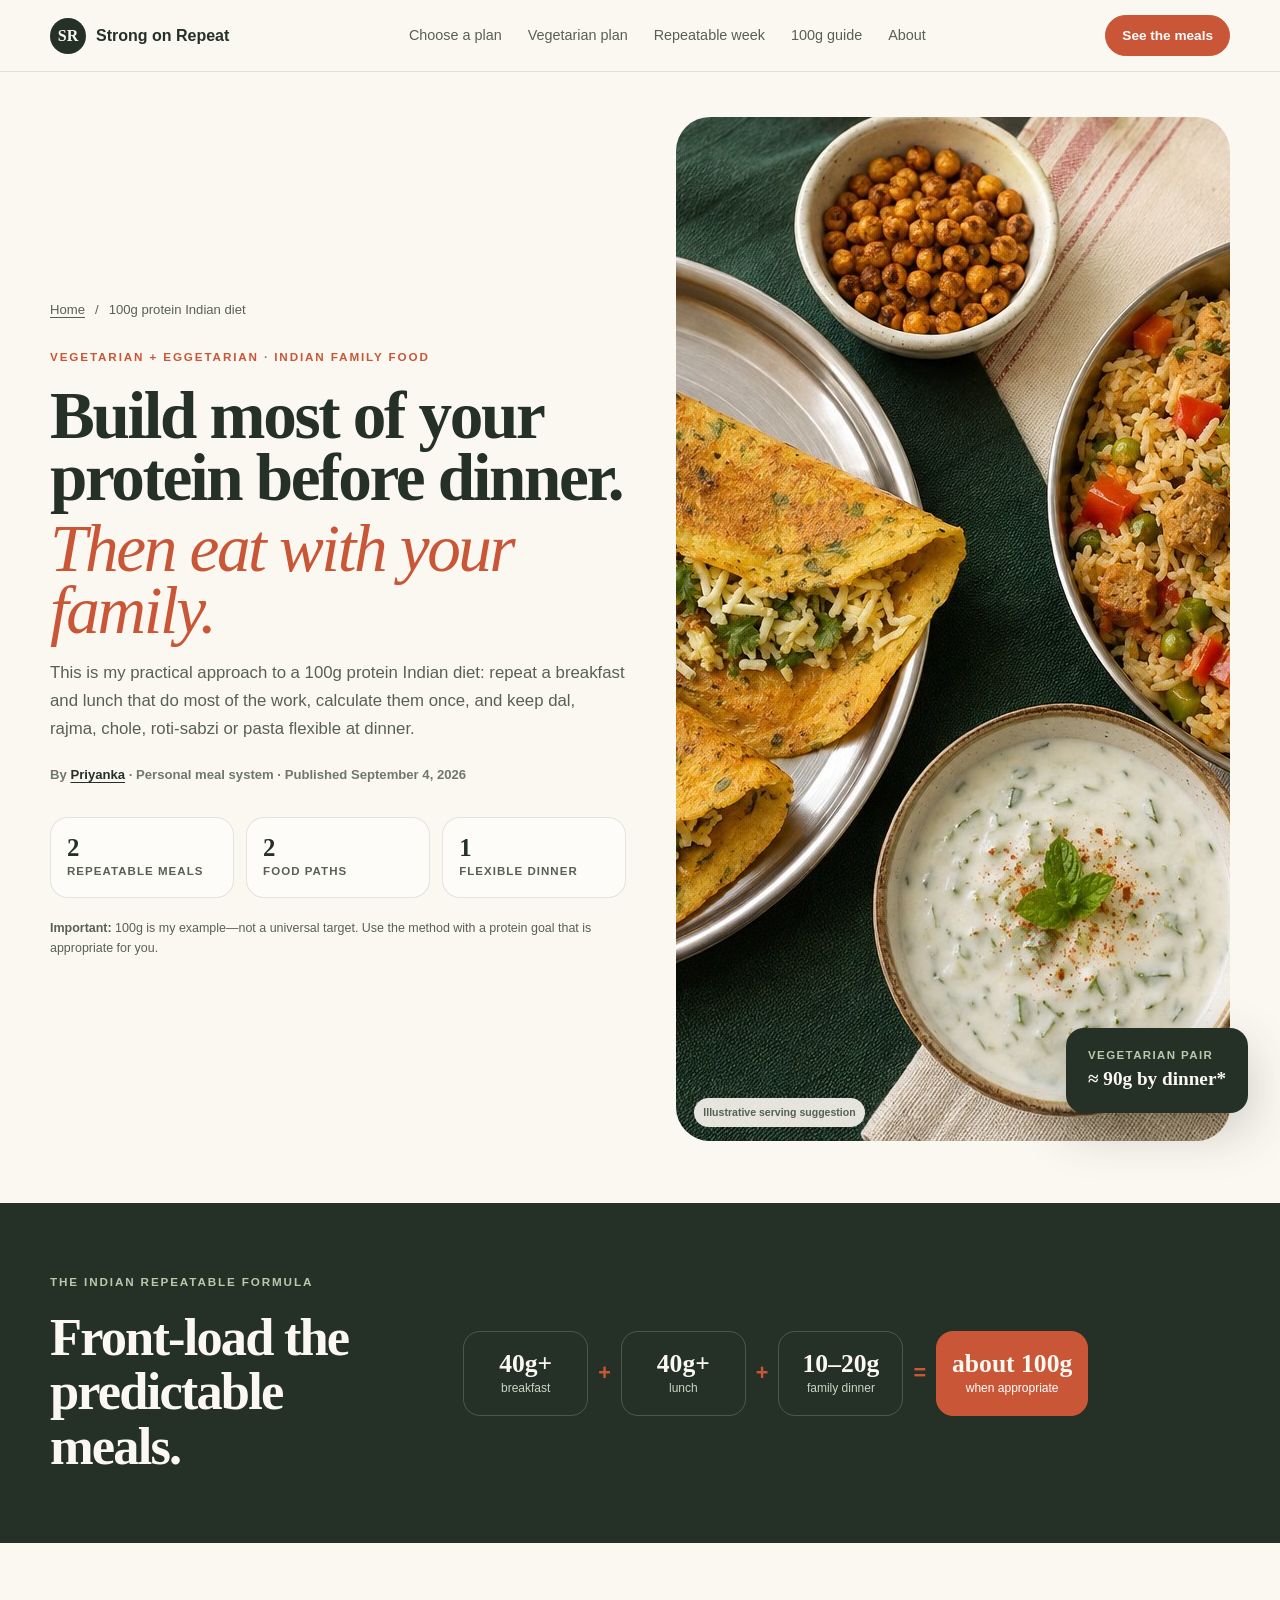
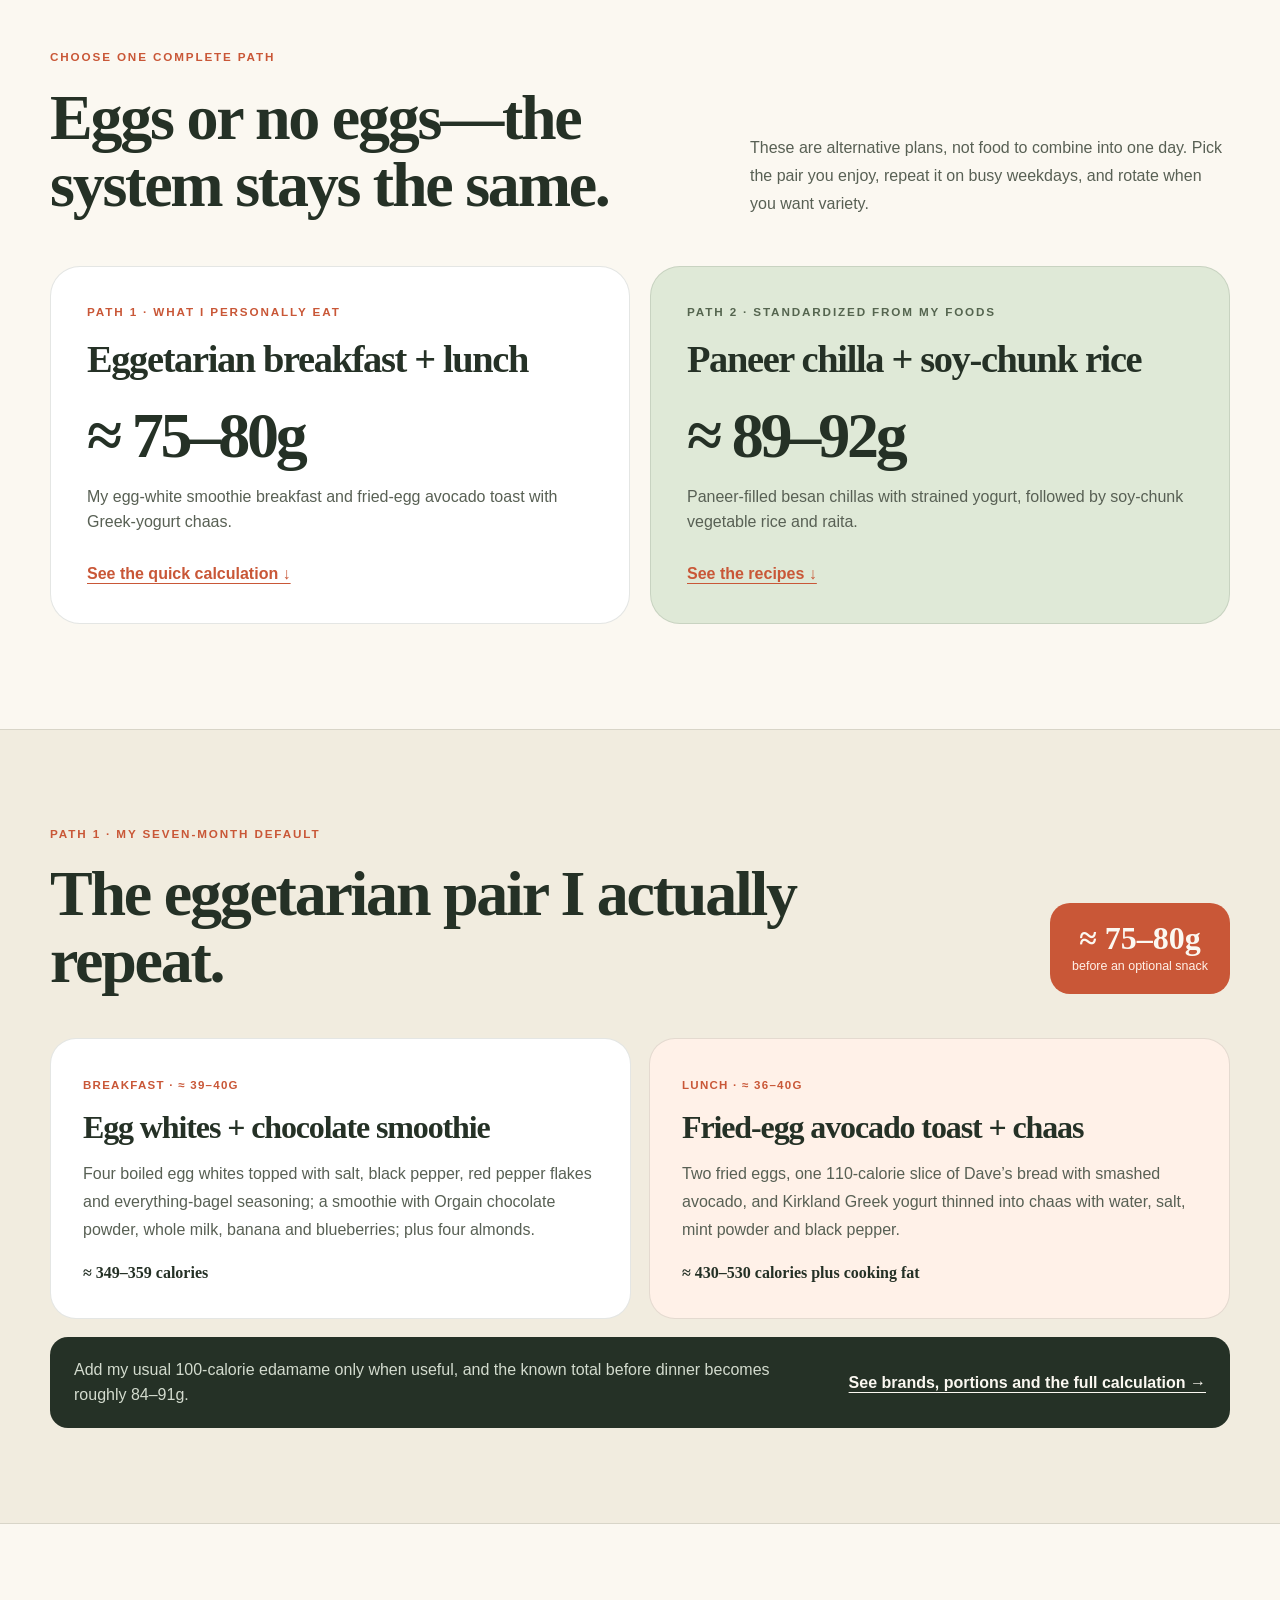
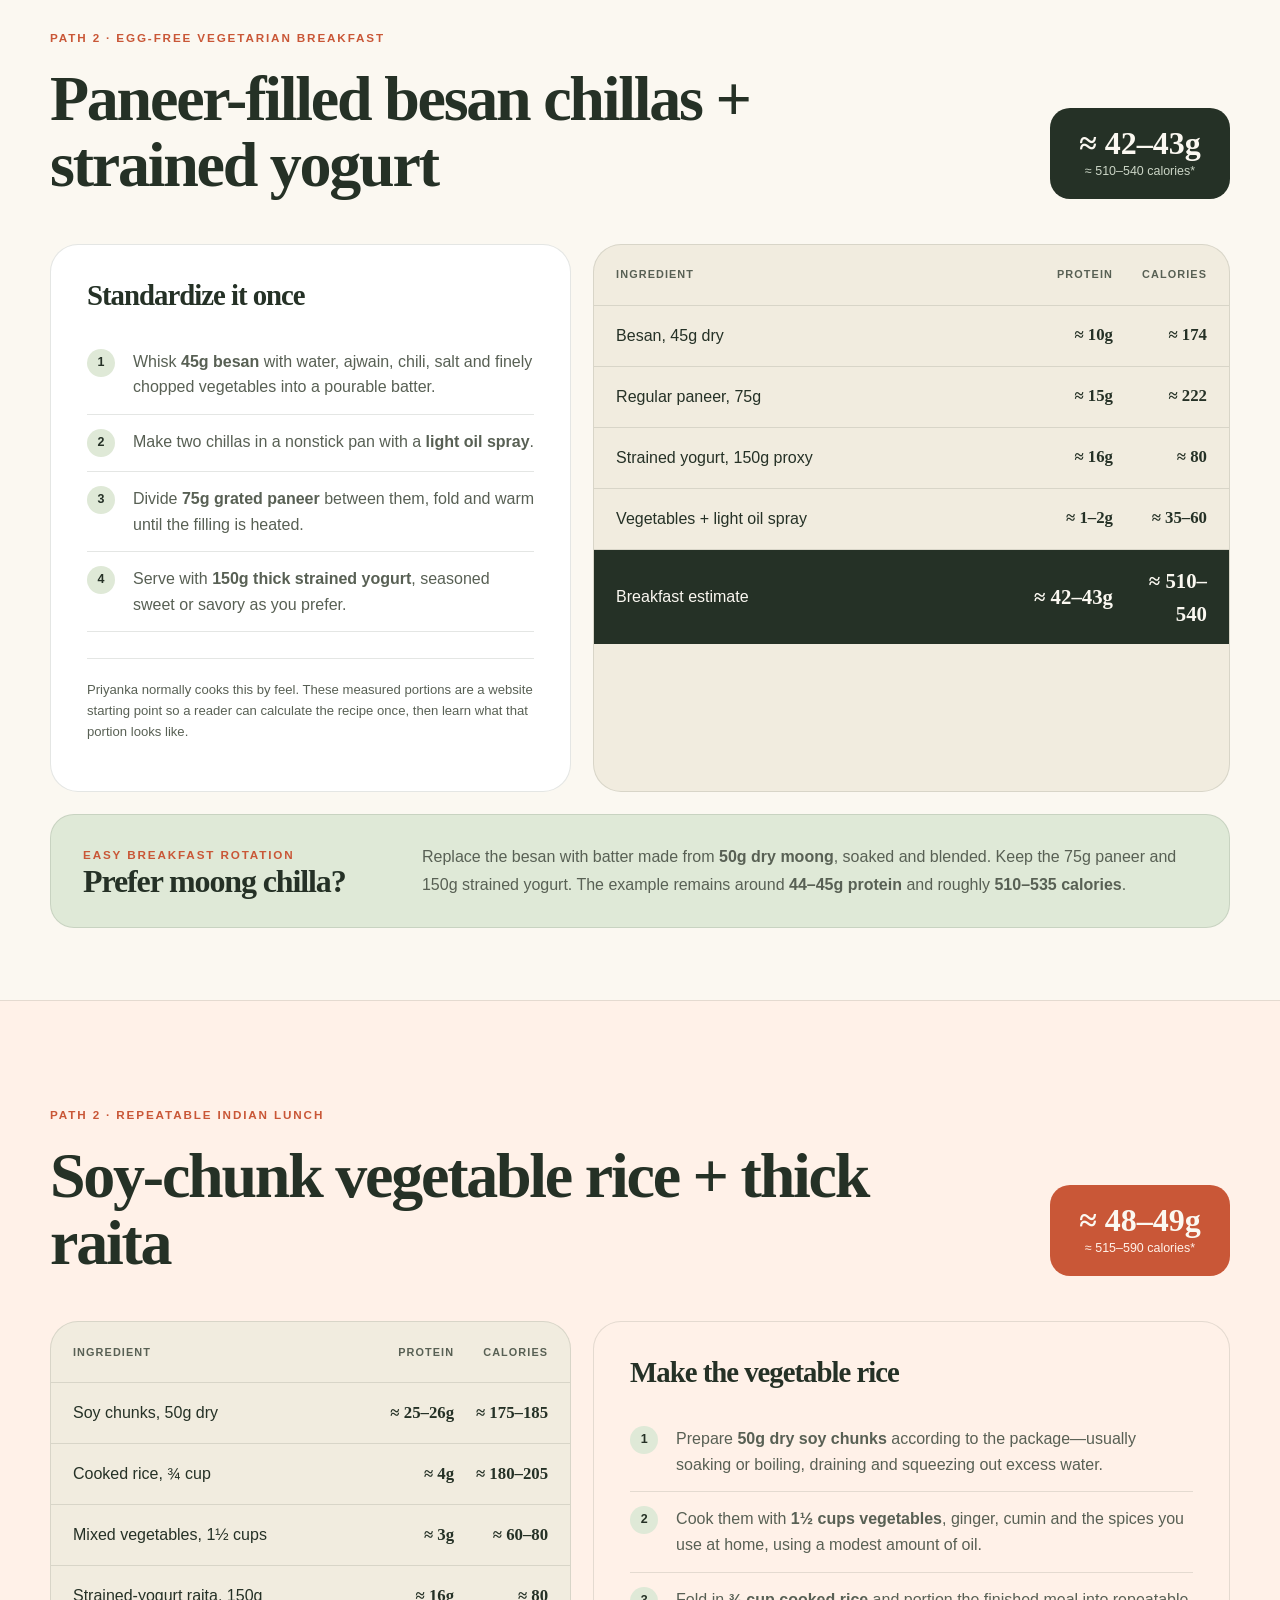
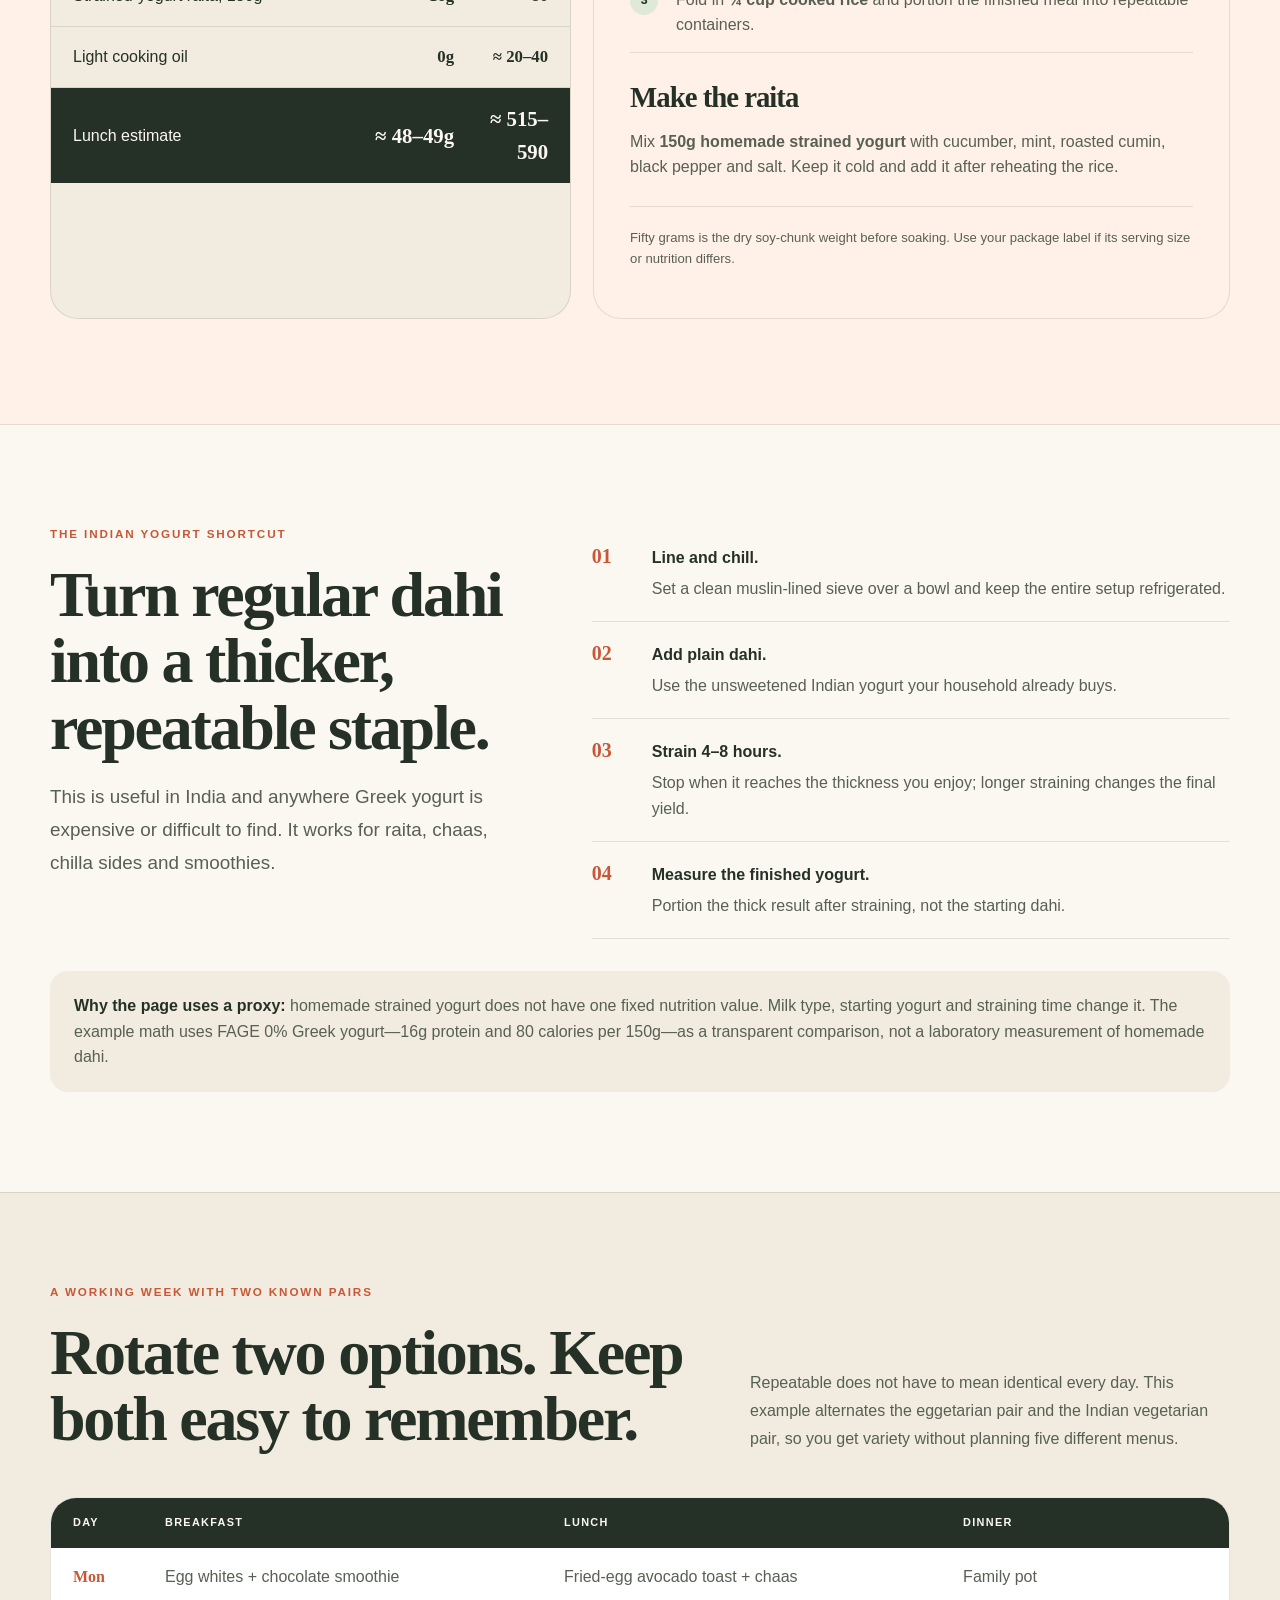
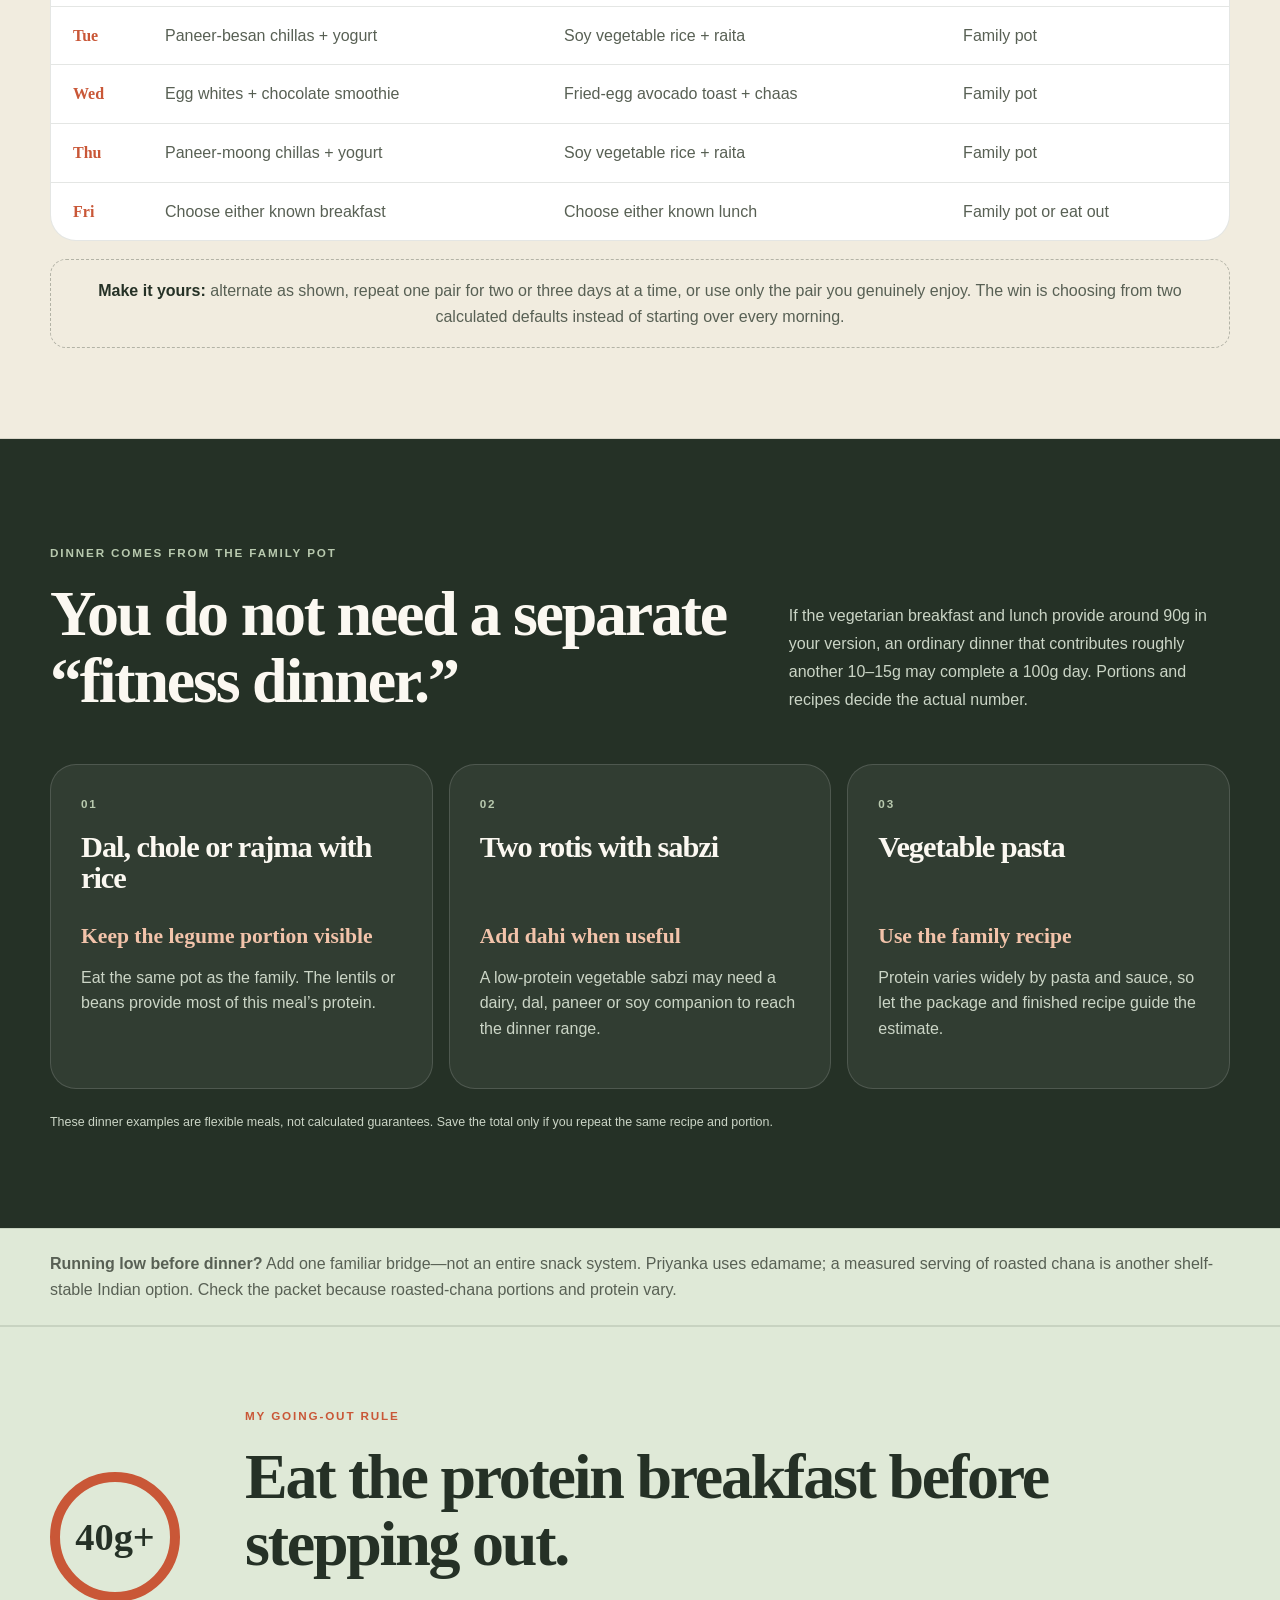
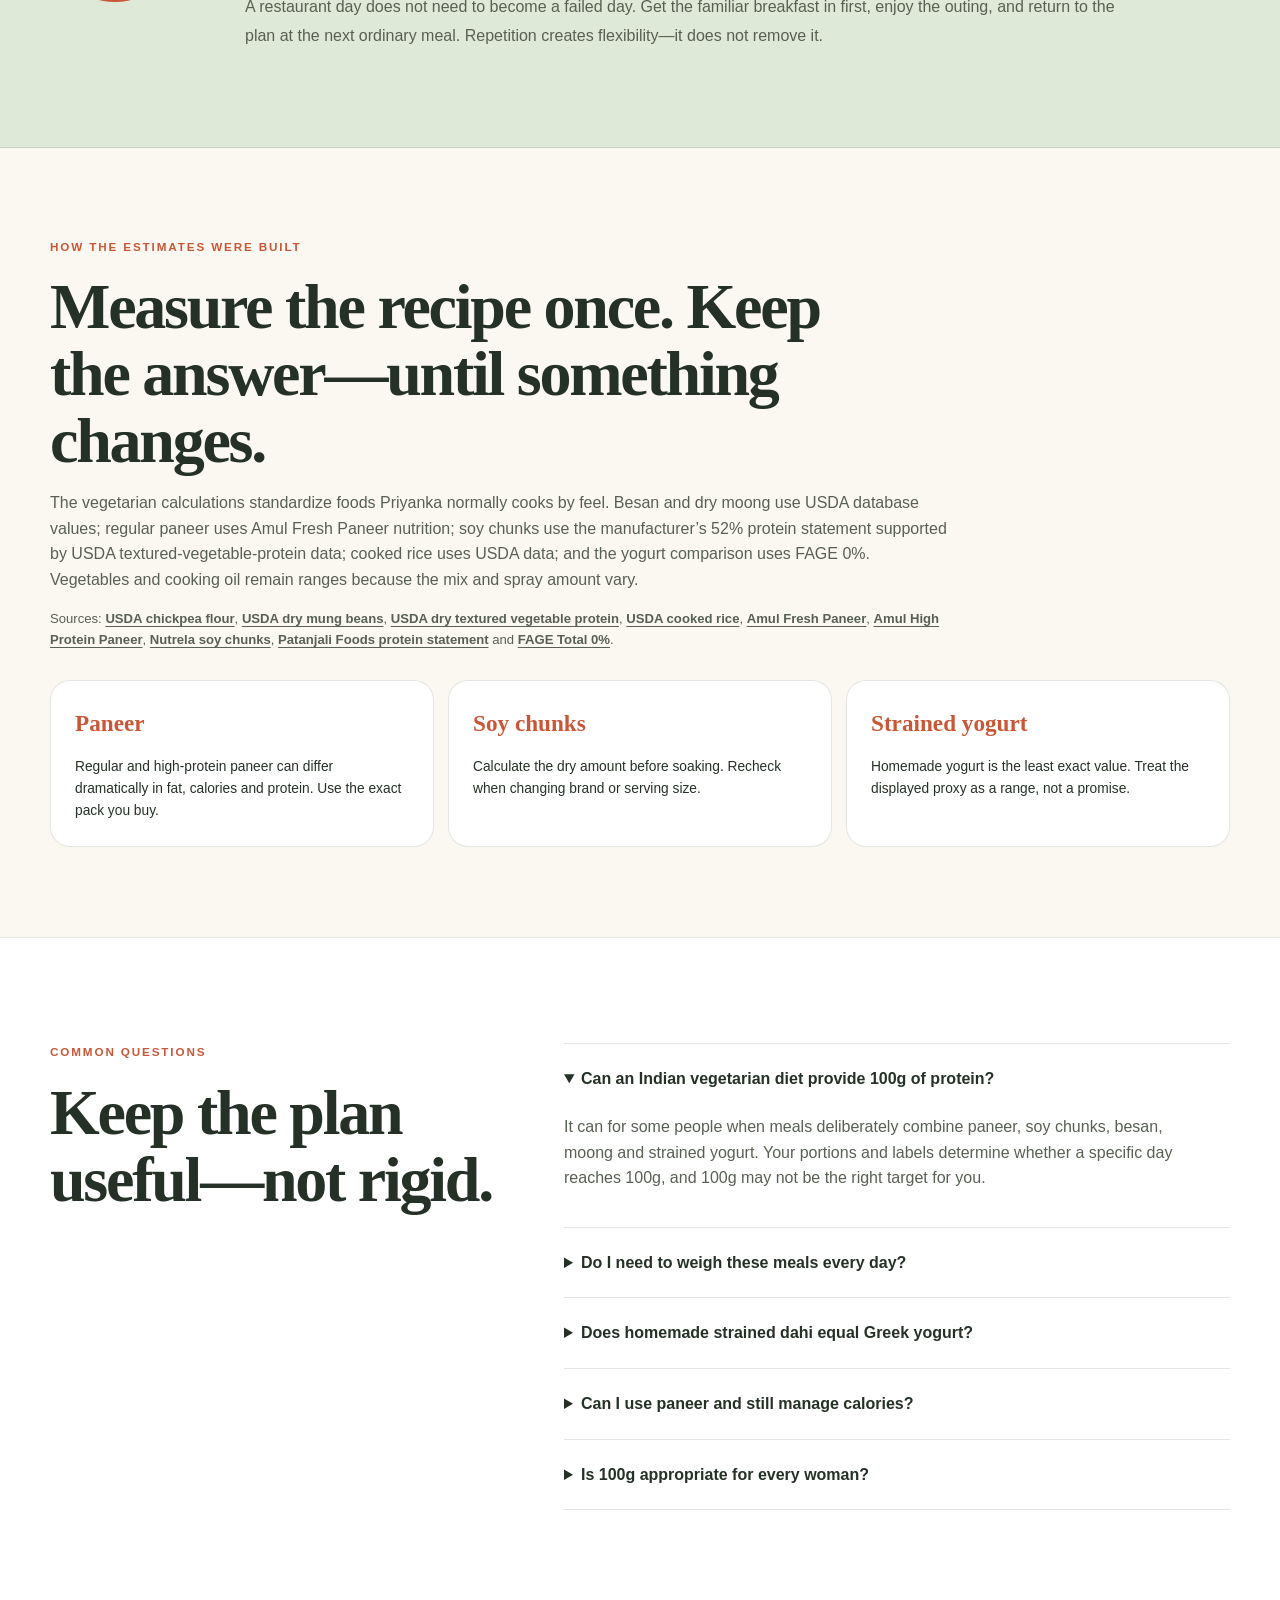
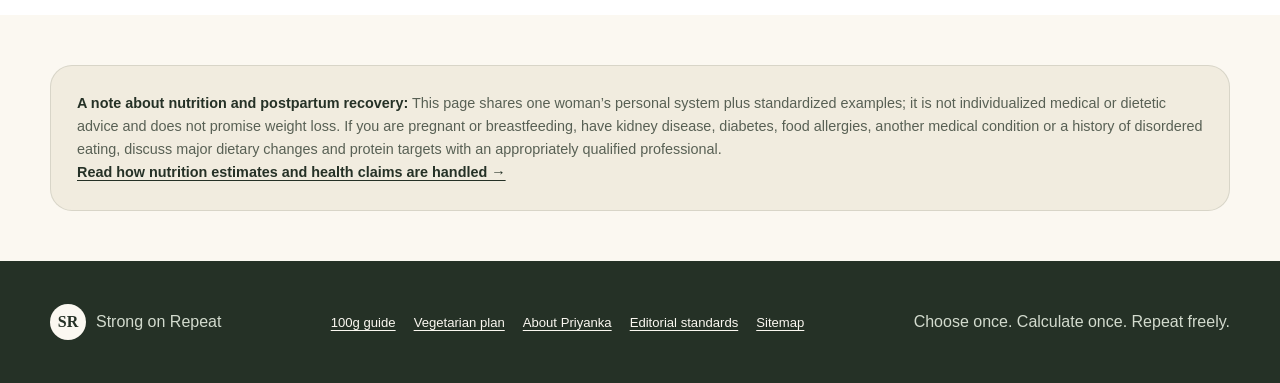
==== commit cf351c00: "Add two-option rotation to Indian meal plan" ====
--- a/100g-protein-indian-diet/index.html
+++ b/100g-protein-indian-diet/index.html
@@ -257,18 +257,18 @@
     <section id="week" class="repeat-week-section indian-week-section">
       <div class="wrap">
         <div class="section-heading-split">
-          <div><p class="eyebrow rust">A working week without five meal plans</p><h2>Repeat Monday through Friday. Rotate next week.</h2></div>
-          <p class="section-side-copy">The point is not eating one food forever. It is having a reliable default during the days when work, home and children already require enough decisions.</p>
+          <div><p class="eyebrow rust">A working week with two known pairs</p><h2>Rotate two options. Keep both easy to remember.</h2></div>
+          <p class="section-side-copy">Repeatable does not have to mean identical every day. This example alternates the eggetarian pair and the Indian vegetarian pair, so you get variety without planning five different menus.</p>
         </div>
         <div class="weekday-plan" role="table" aria-label="Repeatable Indian meal plan for Monday through Friday">
           <div class="weekday-plan-head" role="row"><span>Day</span><span>Breakfast</span><span>Lunch</span><span>Dinner</span></div>
-          <div role="row"><strong>Mon</strong><span>Paneer-besan chillas + yogurt</span><span>Soy vegetable rice + raita</span><span>Family pot</span></div>
-          <div role="row"><strong>Tue</strong><span>Repeat</span><span>Repeat</span><span>Family pot</span></div>
-          <div role="row"><strong>Wed</strong><span>Repeat</span><span>Repeat</span><span>Family pot</span></div>
-          <div role="row"><strong>Thu</strong><span>Repeat</span><span>Repeat</span><span>Family pot</span></div>
-          <div role="row"><strong>Fri</strong><span>Repeat</span><span>Repeat</span><span>Family pot or eat out</span></div>
-        </div>
-        <div class="week-rotation-note"><strong>Next week:</strong> switch besan to moong chilla, return to the eggetarian pair, or repeat the combination you liked best.</div>
+          <div role="row"><strong>Mon</strong><span>Egg whites + chocolate smoothie</span><span>Fried-egg avocado toast + chaas</span><span>Family pot</span></div>
+          <div role="row"><strong>Tue</strong><span>Paneer-besan chillas + yogurt</span><span>Soy vegetable rice + raita</span><span>Family pot</span></div>
+          <div role="row"><strong>Wed</strong><span>Egg whites + chocolate smoothie</span><span>Fried-egg avocado toast + chaas</span><span>Family pot</span></div>
+          <div role="row"><strong>Thu</strong><span>Paneer-moong chillas + yogurt</span><span>Soy vegetable rice + raita</span><span>Family pot</span></div>
+          <div role="row"><strong>Fri</strong><span>Choose either known breakfast</span><span>Choose either known lunch</span><span>Family pot or eat out</span></div>
+        </div>
+        <div class="week-rotation-note"><strong>Make it yours:</strong> alternate as shown, repeat one pair for two or three days at a time, or use only the pair you genuinely enjoy. The win is choosing from two calculated defaults instead of starting over every morning.</div>
       </div>
     </section>
 
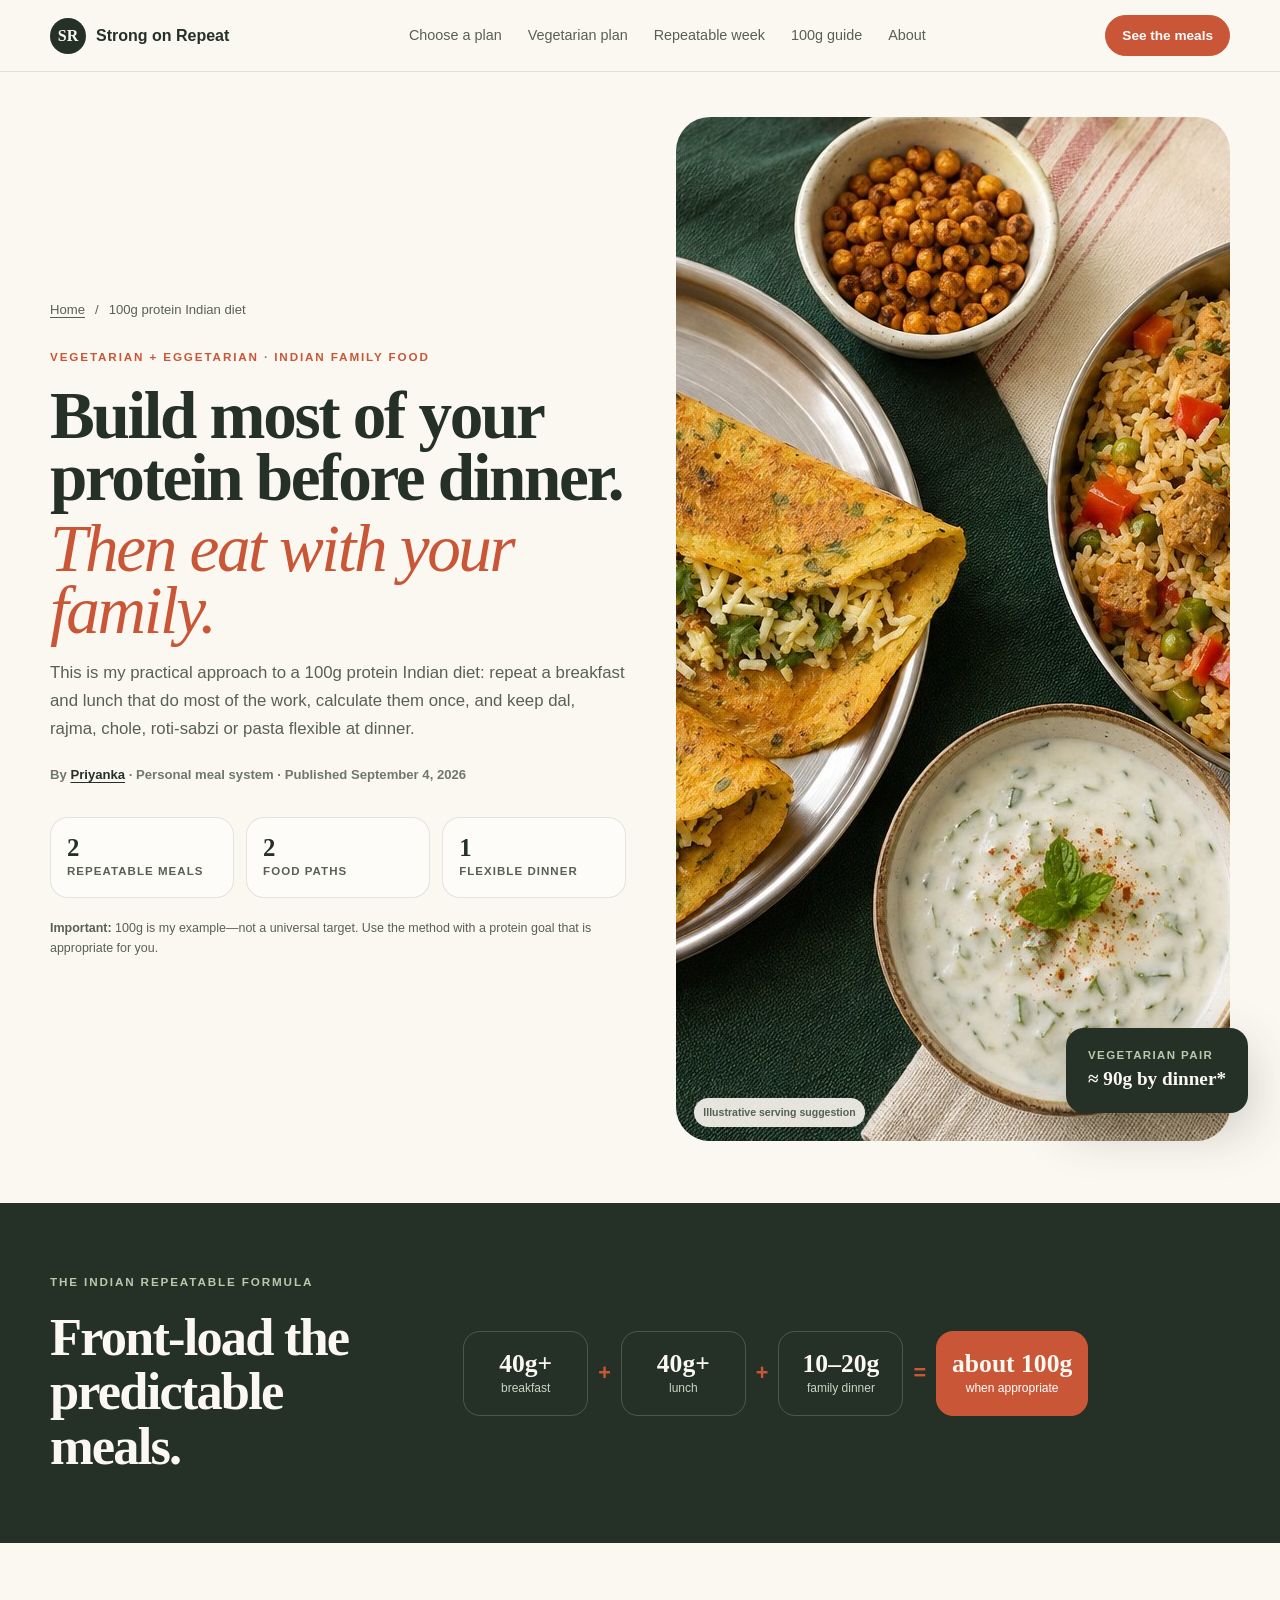
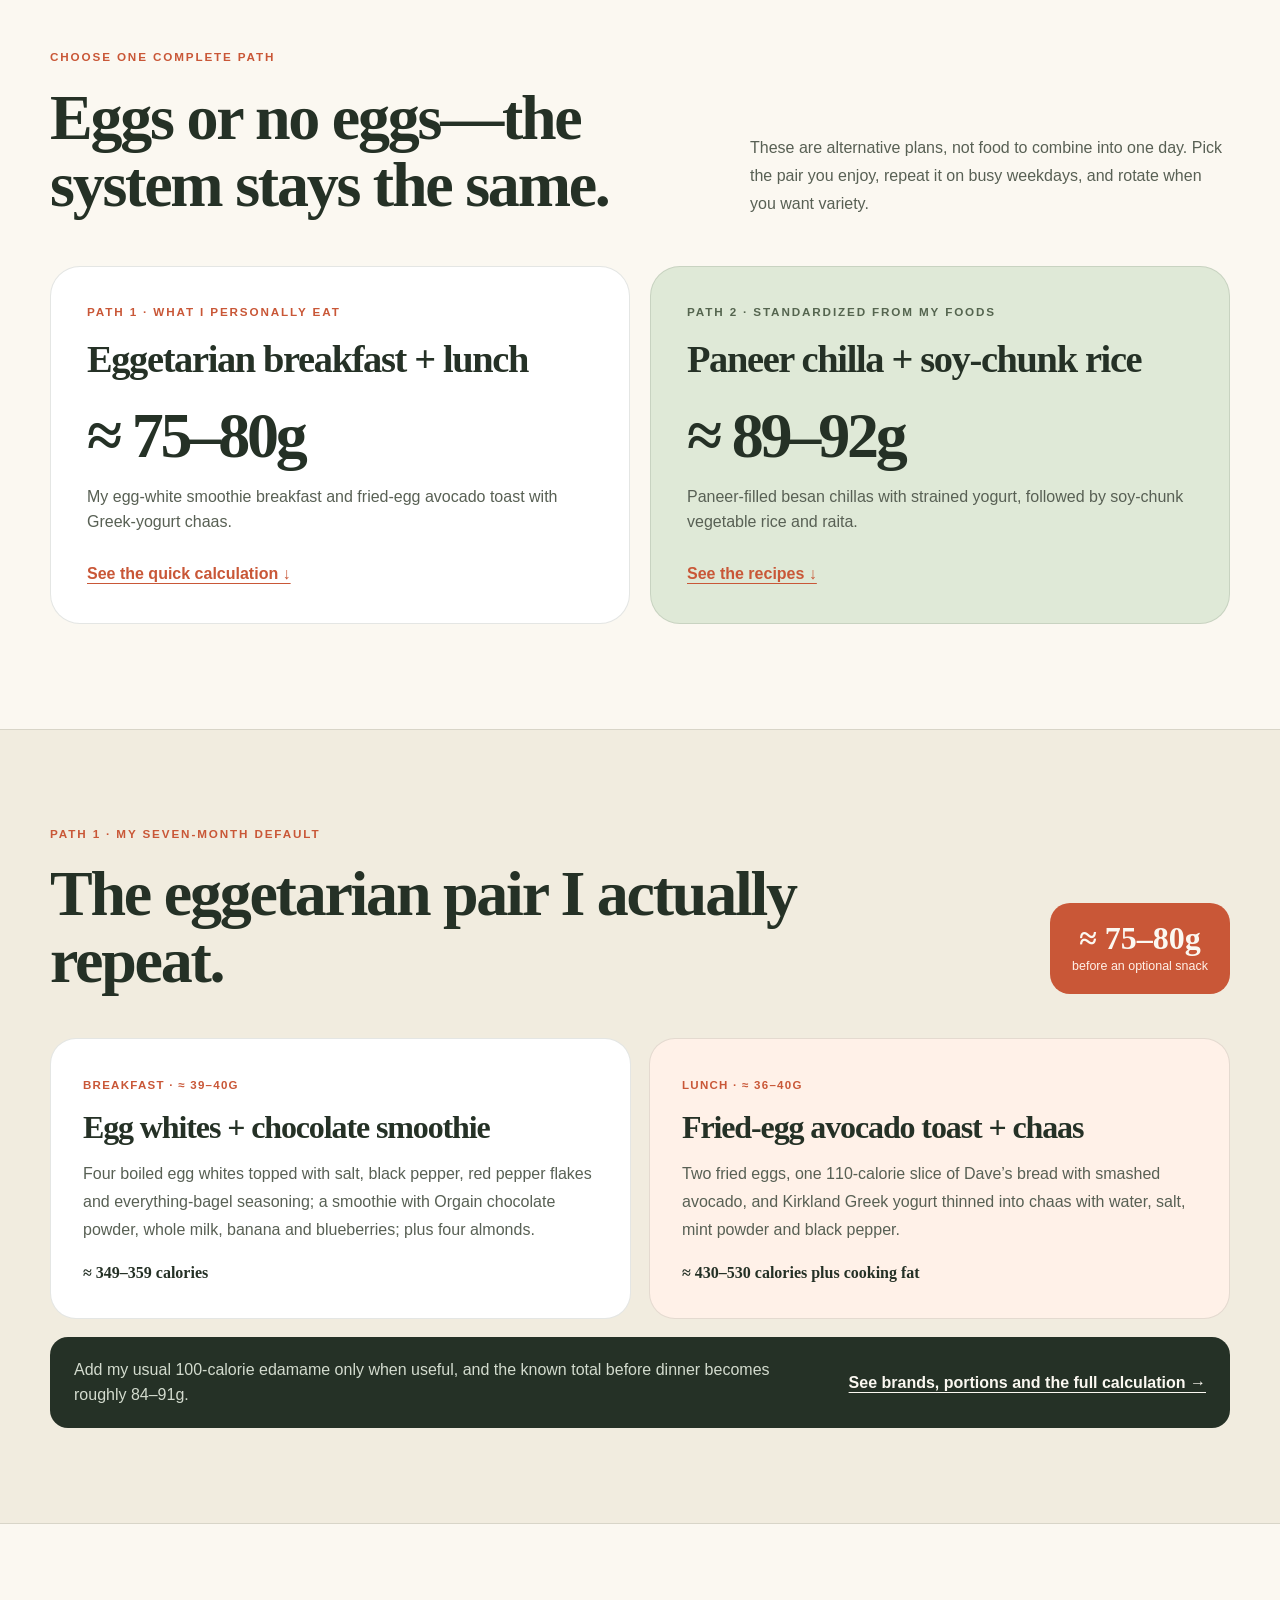
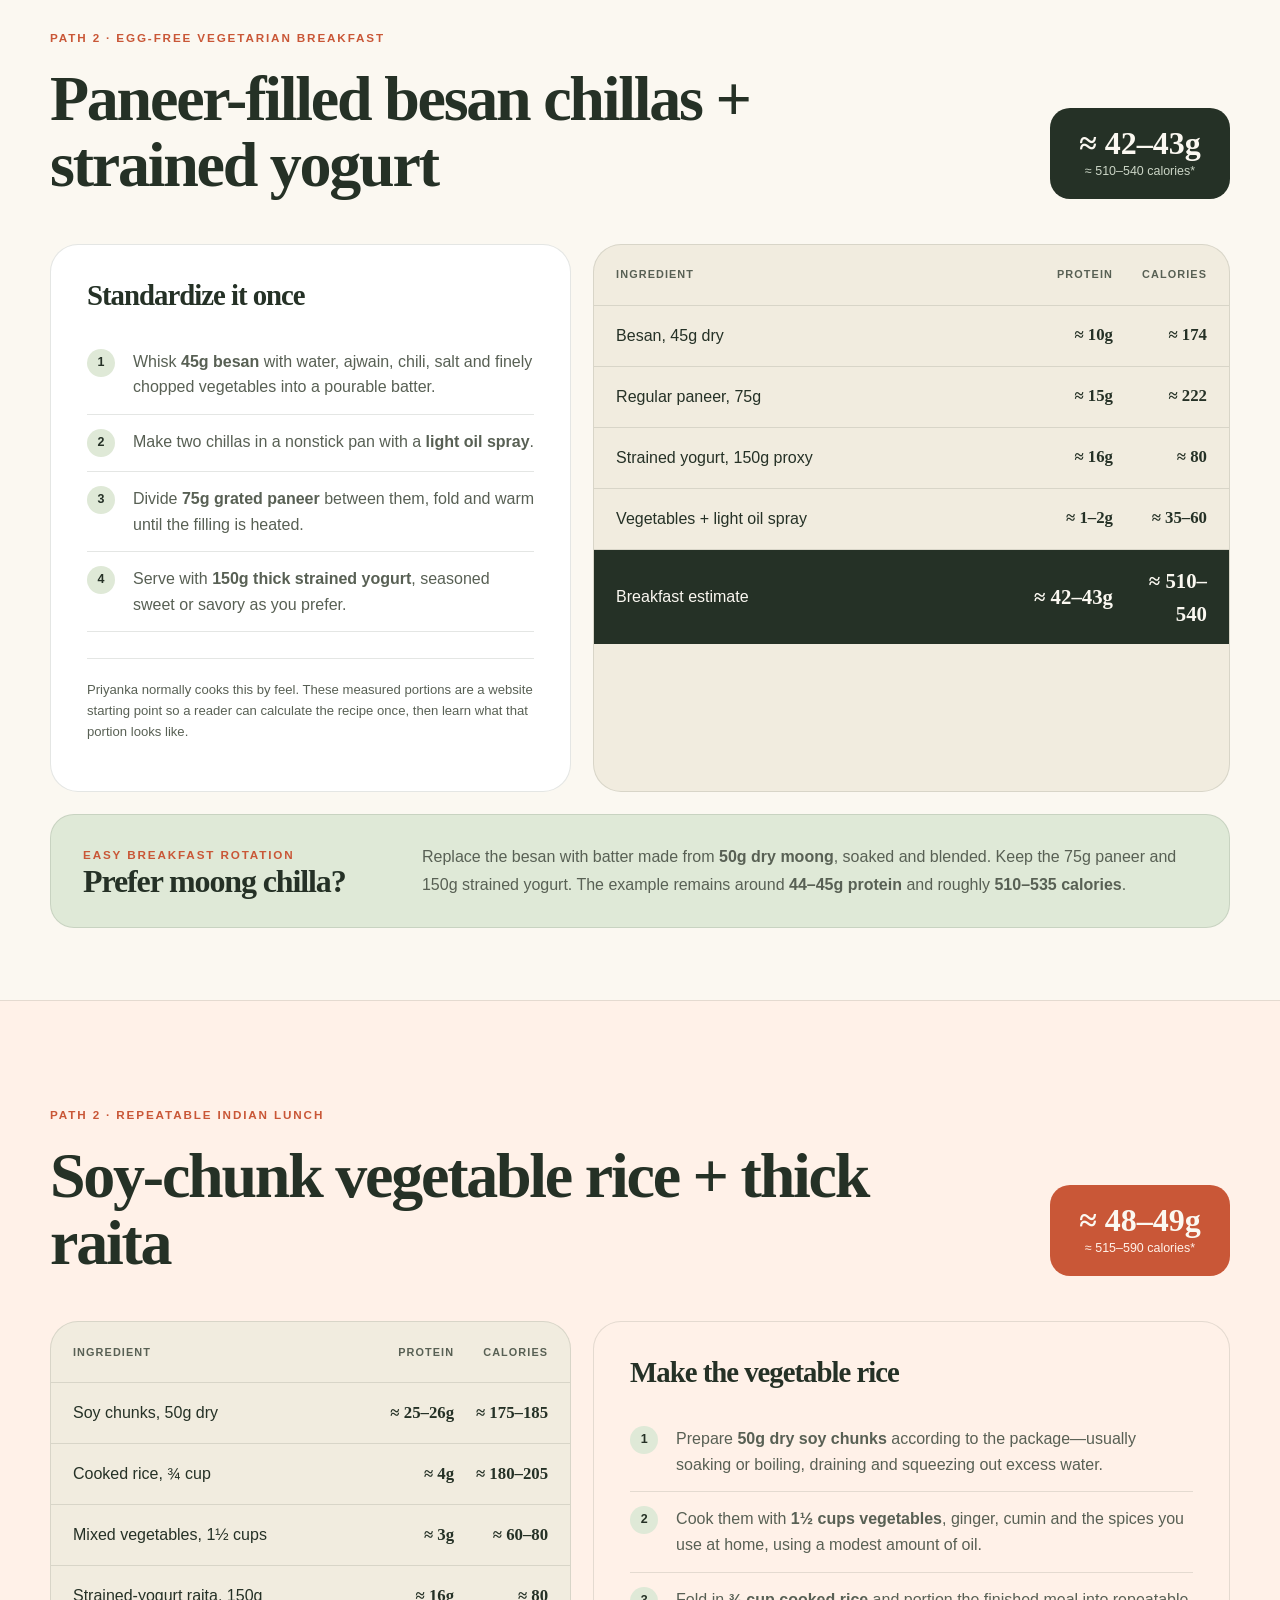
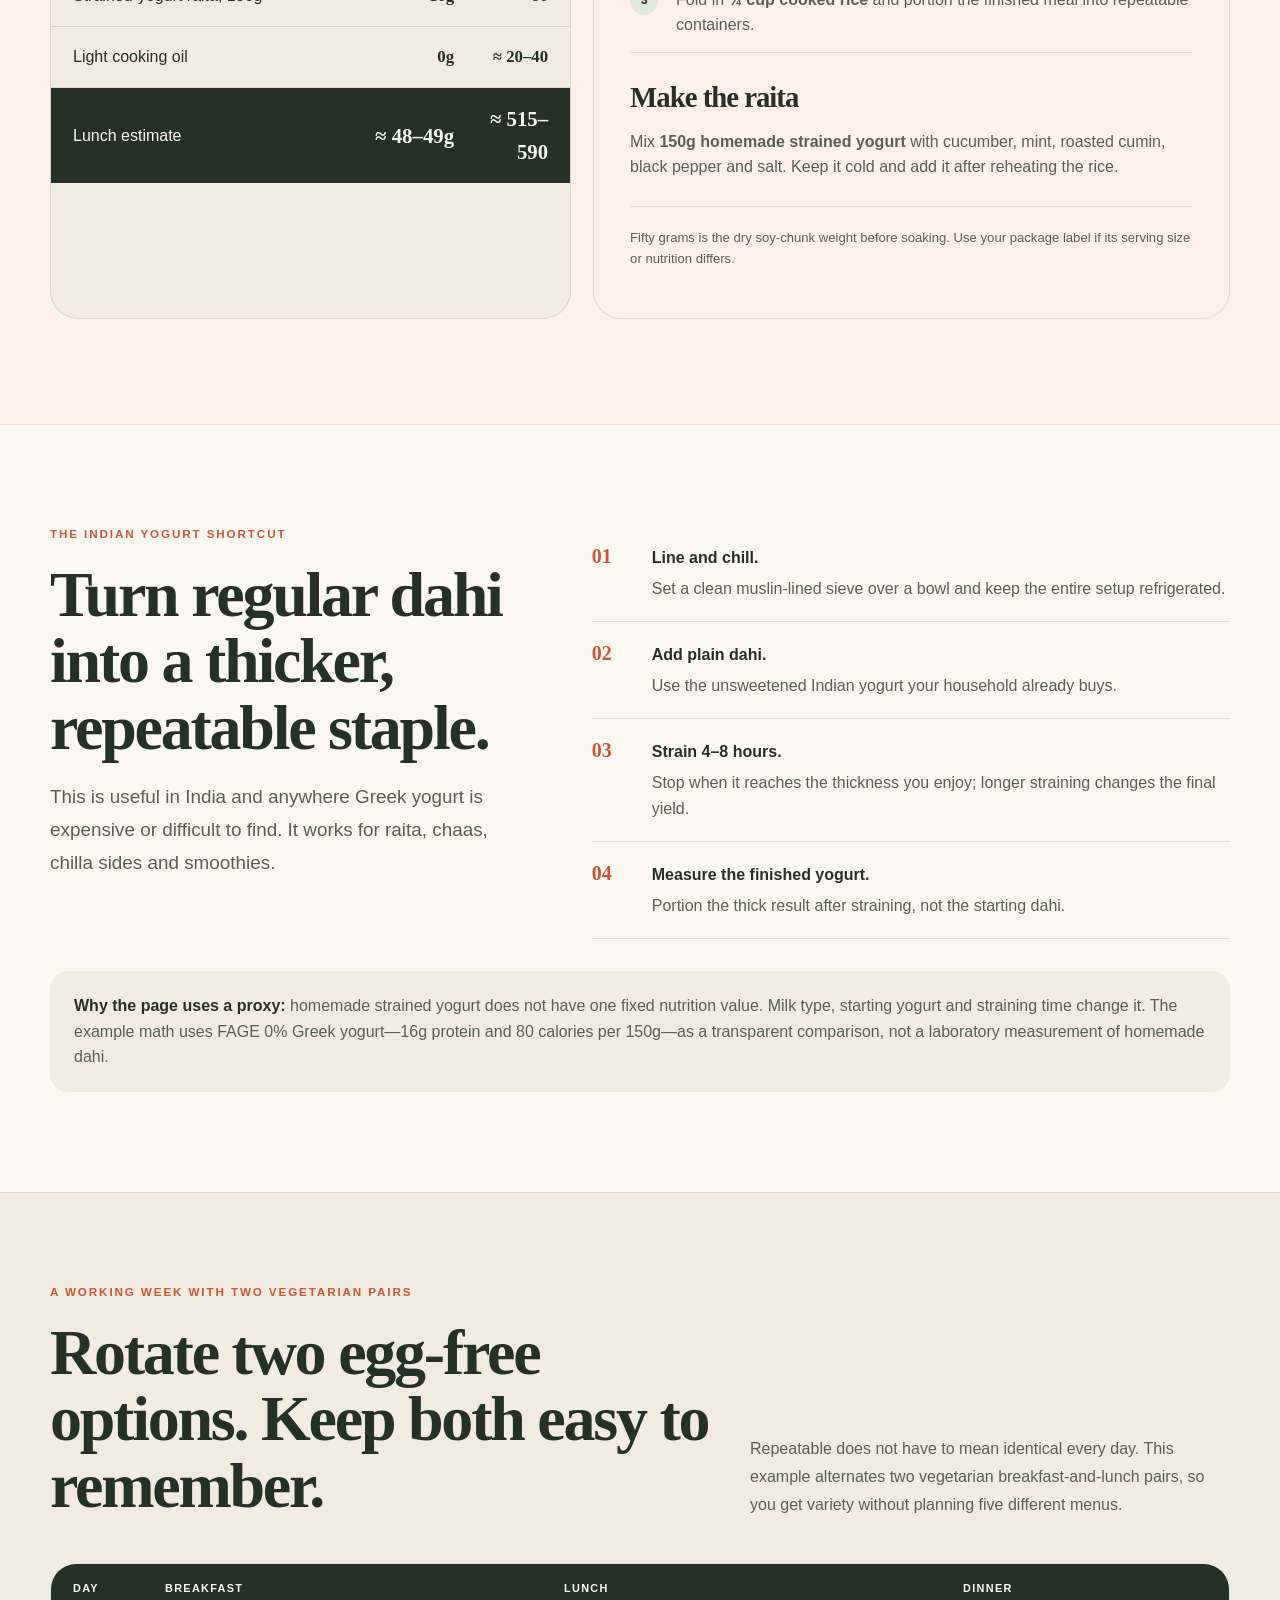
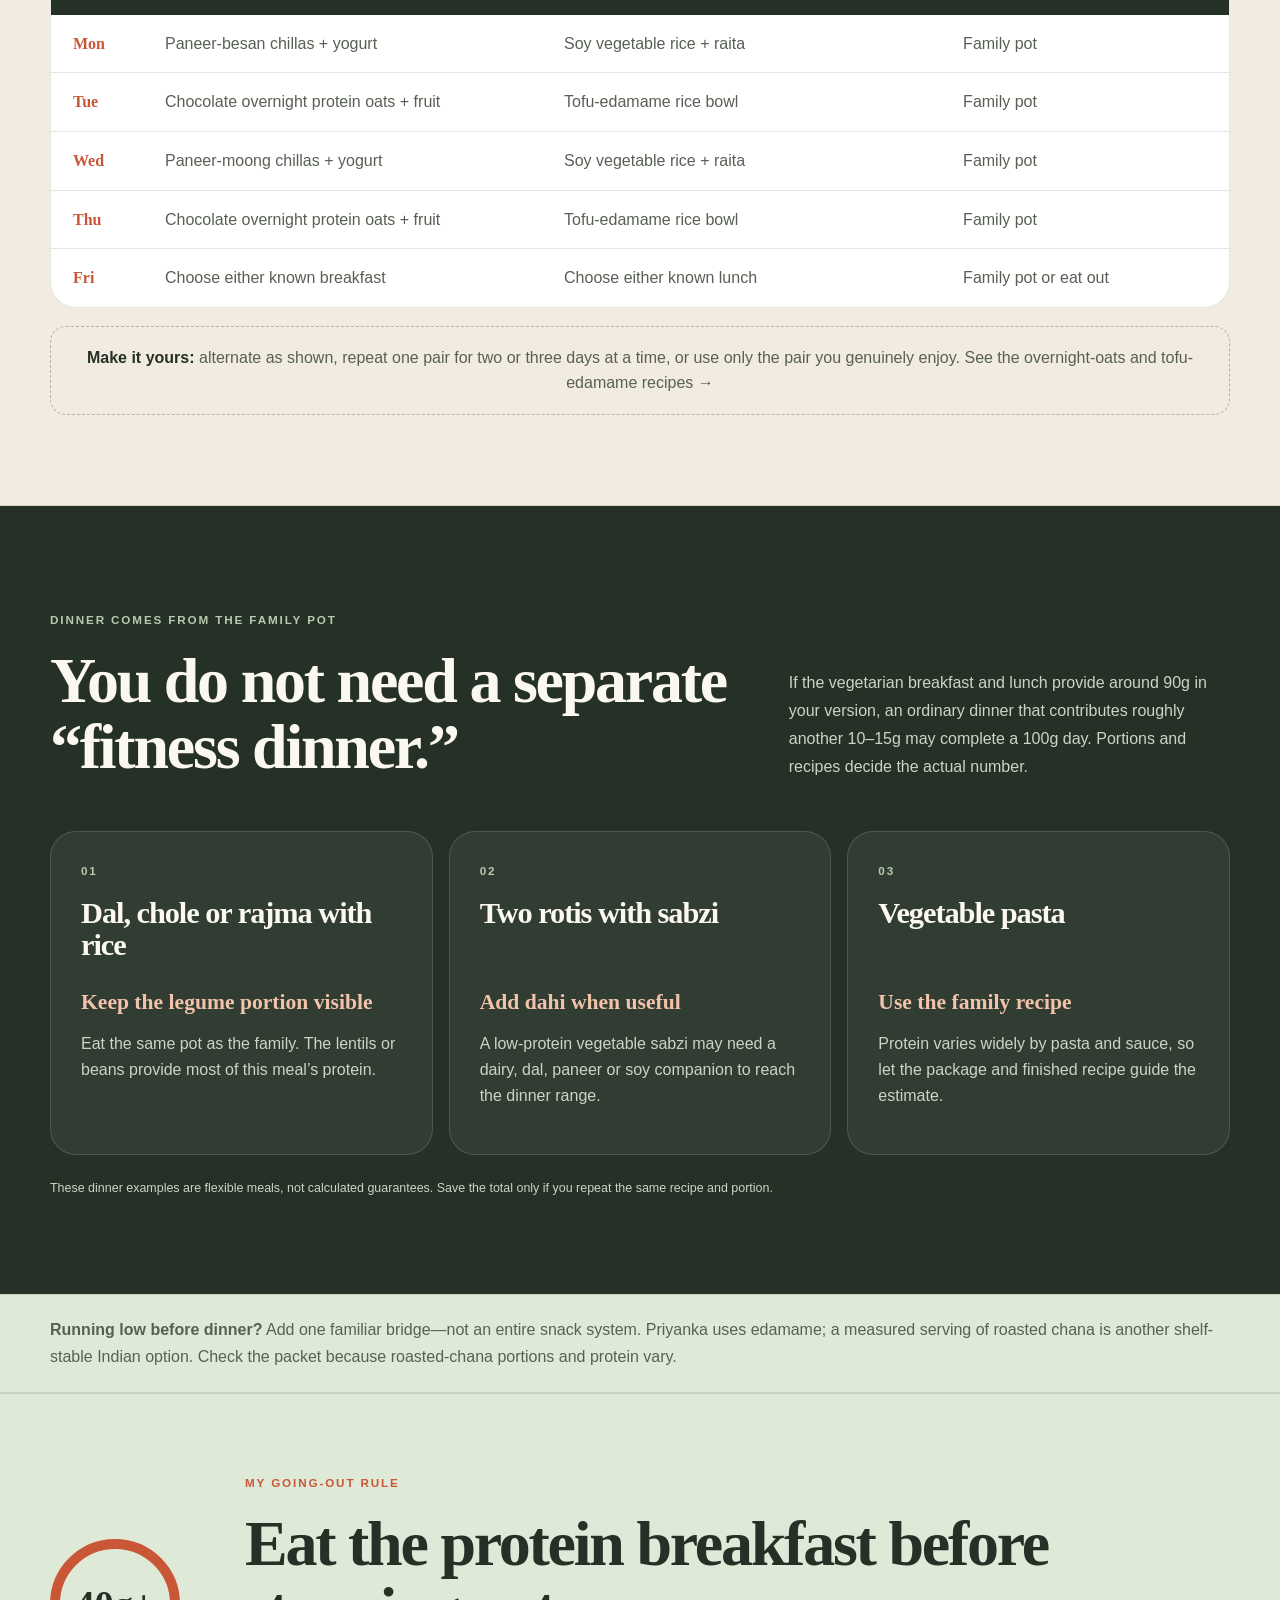
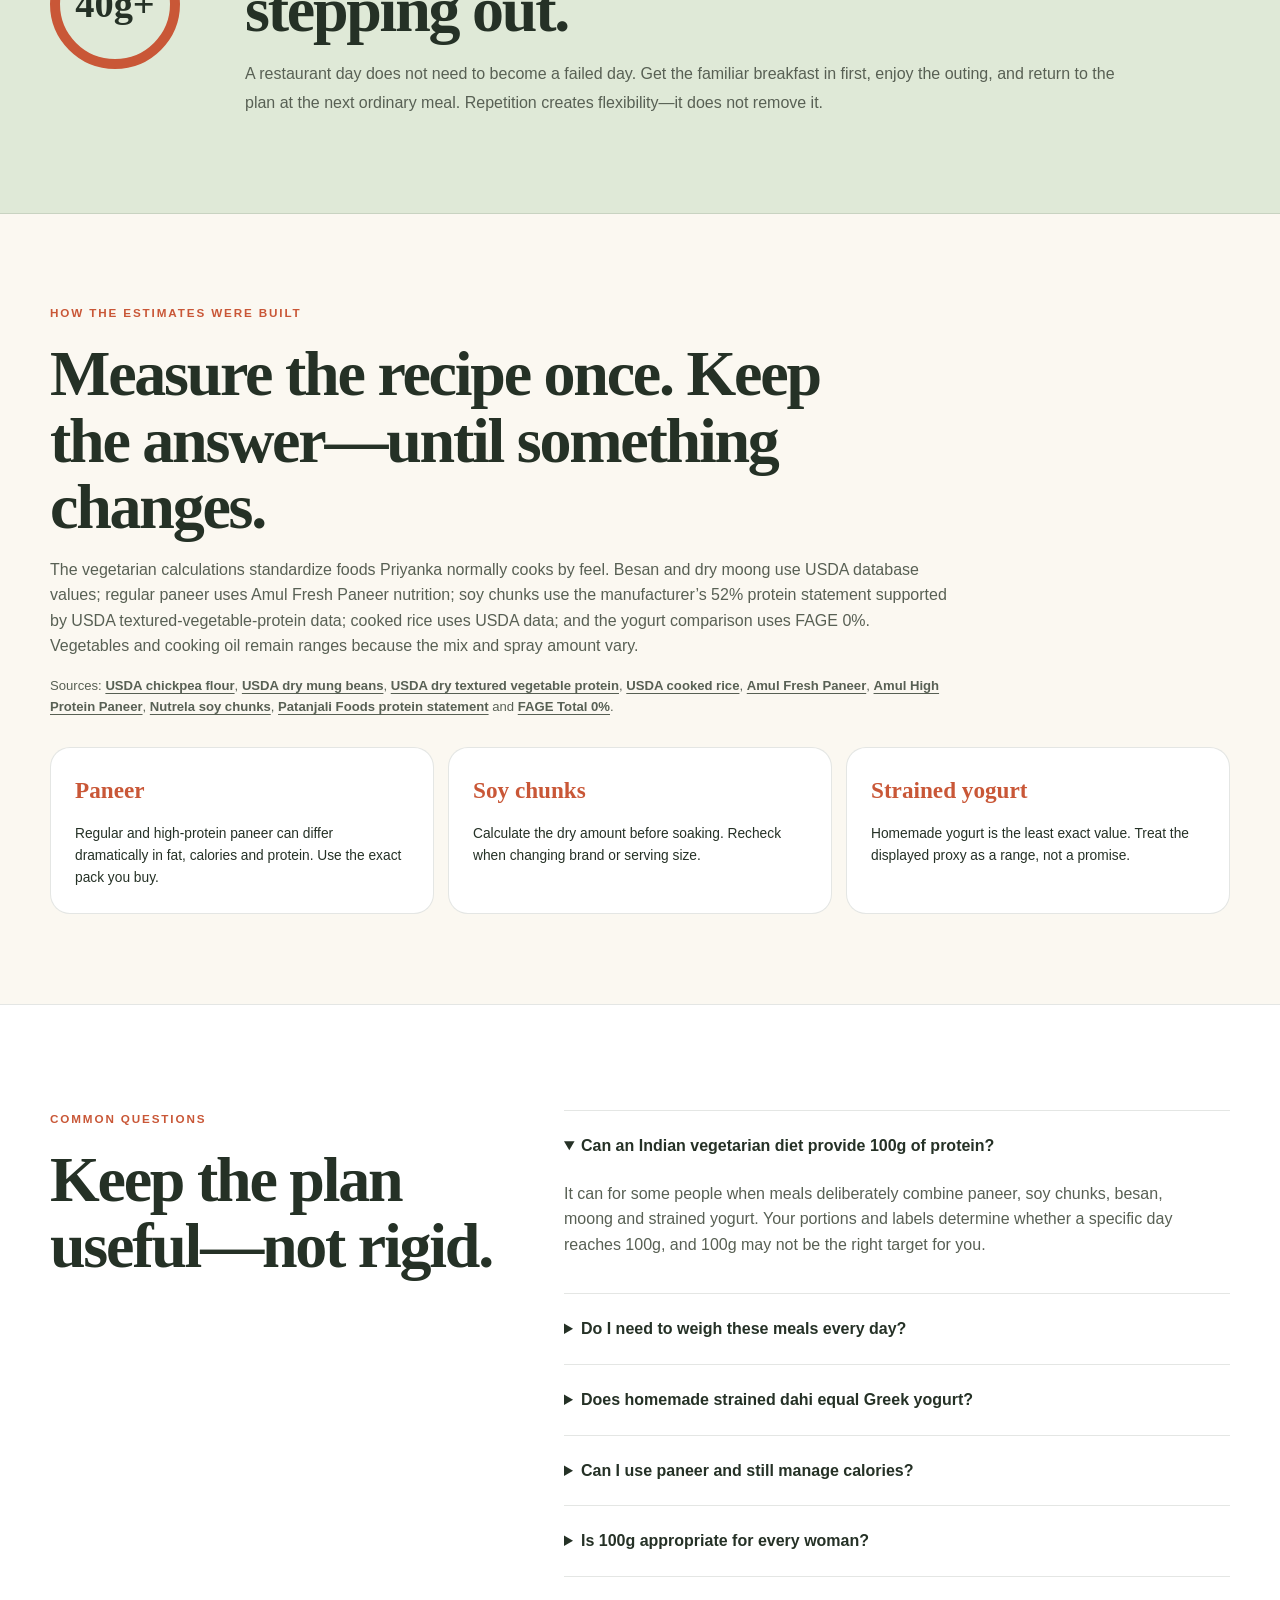
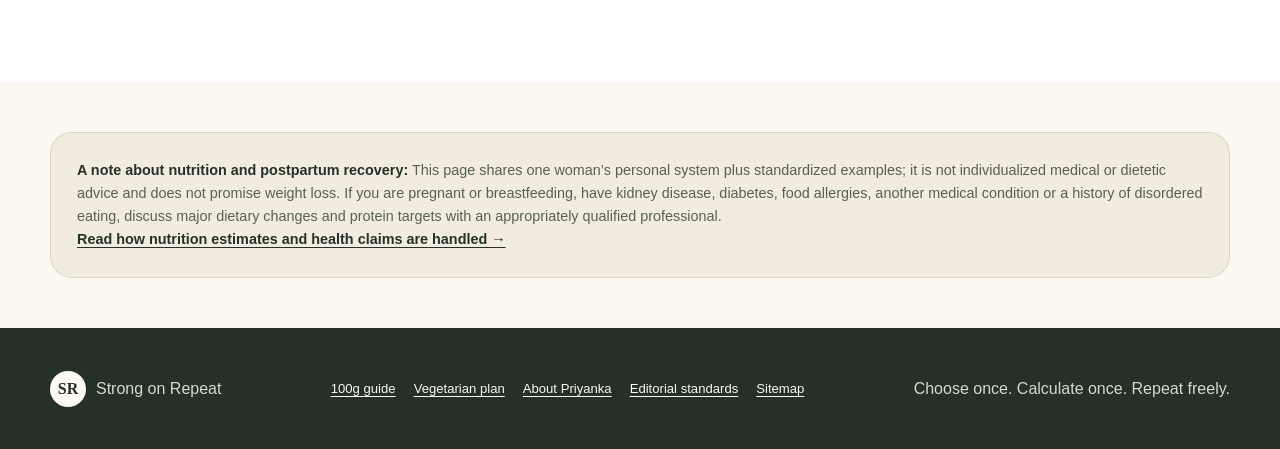
==== commit 64ba83e5: "Keep Indian meal calendar vegetarian" ====
--- a/100g-protein-indian-diet/index.html
+++ b/100g-protein-indian-diet/index.html
@@ -257,18 +257,18 @@
     <section id="week" class="repeat-week-section indian-week-section">
       <div class="wrap">
         <div class="section-heading-split">
-          <div><p class="eyebrow rust">A working week with two known pairs</p><h2>Rotate two options. Keep both easy to remember.</h2></div>
-          <p class="section-side-copy">Repeatable does not have to mean identical every day. This example alternates the eggetarian pair and the Indian vegetarian pair, so you get variety without planning five different menus.</p>
+          <div><p class="eyebrow rust">A working week with two vegetarian pairs</p><h2>Rotate two egg-free options. Keep both easy to remember.</h2></div>
+          <p class="section-side-copy">Repeatable does not have to mean identical every day. This example alternates two vegetarian breakfast-and-lunch pairs, so you get variety without planning five different menus.</p>
         </div>
         <div class="weekday-plan" role="table" aria-label="Repeatable Indian meal plan for Monday through Friday">
           <div class="weekday-plan-head" role="row"><span>Day</span><span>Breakfast</span><span>Lunch</span><span>Dinner</span></div>
-          <div role="row"><strong>Mon</strong><span>Egg whites + chocolate smoothie</span><span>Fried-egg avocado toast + chaas</span><span>Family pot</span></div>
-          <div role="row"><strong>Tue</strong><span>Paneer-besan chillas + yogurt</span><span>Soy vegetable rice + raita</span><span>Family pot</span></div>
-          <div role="row"><strong>Wed</strong><span>Egg whites + chocolate smoothie</span><span>Fried-egg avocado toast + chaas</span><span>Family pot</span></div>
-          <div role="row"><strong>Thu</strong><span>Paneer-moong chillas + yogurt</span><span>Soy vegetable rice + raita</span><span>Family pot</span></div>
+          <div role="row"><strong>Mon</strong><span>Paneer-besan chillas + yogurt</span><span>Soy vegetable rice + raita</span><span>Family pot</span></div>
+          <div role="row"><strong>Tue</strong><span>Chocolate overnight protein oats + fruit</span><span>Tofu-edamame rice bowl</span><span>Family pot</span></div>
+          <div role="row"><strong>Wed</strong><span>Paneer-moong chillas + yogurt</span><span>Soy vegetable rice + raita</span><span>Family pot</span></div>
+          <div role="row"><strong>Thu</strong><span>Chocolate overnight protein oats + fruit</span><span>Tofu-edamame rice bowl</span><span>Family pot</span></div>
           <div role="row"><strong>Fri</strong><span>Choose either known breakfast</span><span>Choose either known lunch</span><span>Family pot or eat out</span></div>
         </div>
-        <div class="week-rotation-note"><strong>Make it yours:</strong> alternate as shown, repeat one pair for two or three days at a time, or use only the pair you genuinely enjoy. The win is choosing from two calculated defaults instead of starting over every morning.</div>
+        <div class="week-rotation-note"><strong>Make it yours:</strong> alternate as shown, repeat one pair for two or three days at a time, or use only the pair you genuinely enjoy. <a href="../high-protein-vegetarian-meal-plan/#more-options">See the overnight-oats and tofu-edamame recipes →</a></div>
       </div>
     </section>
 
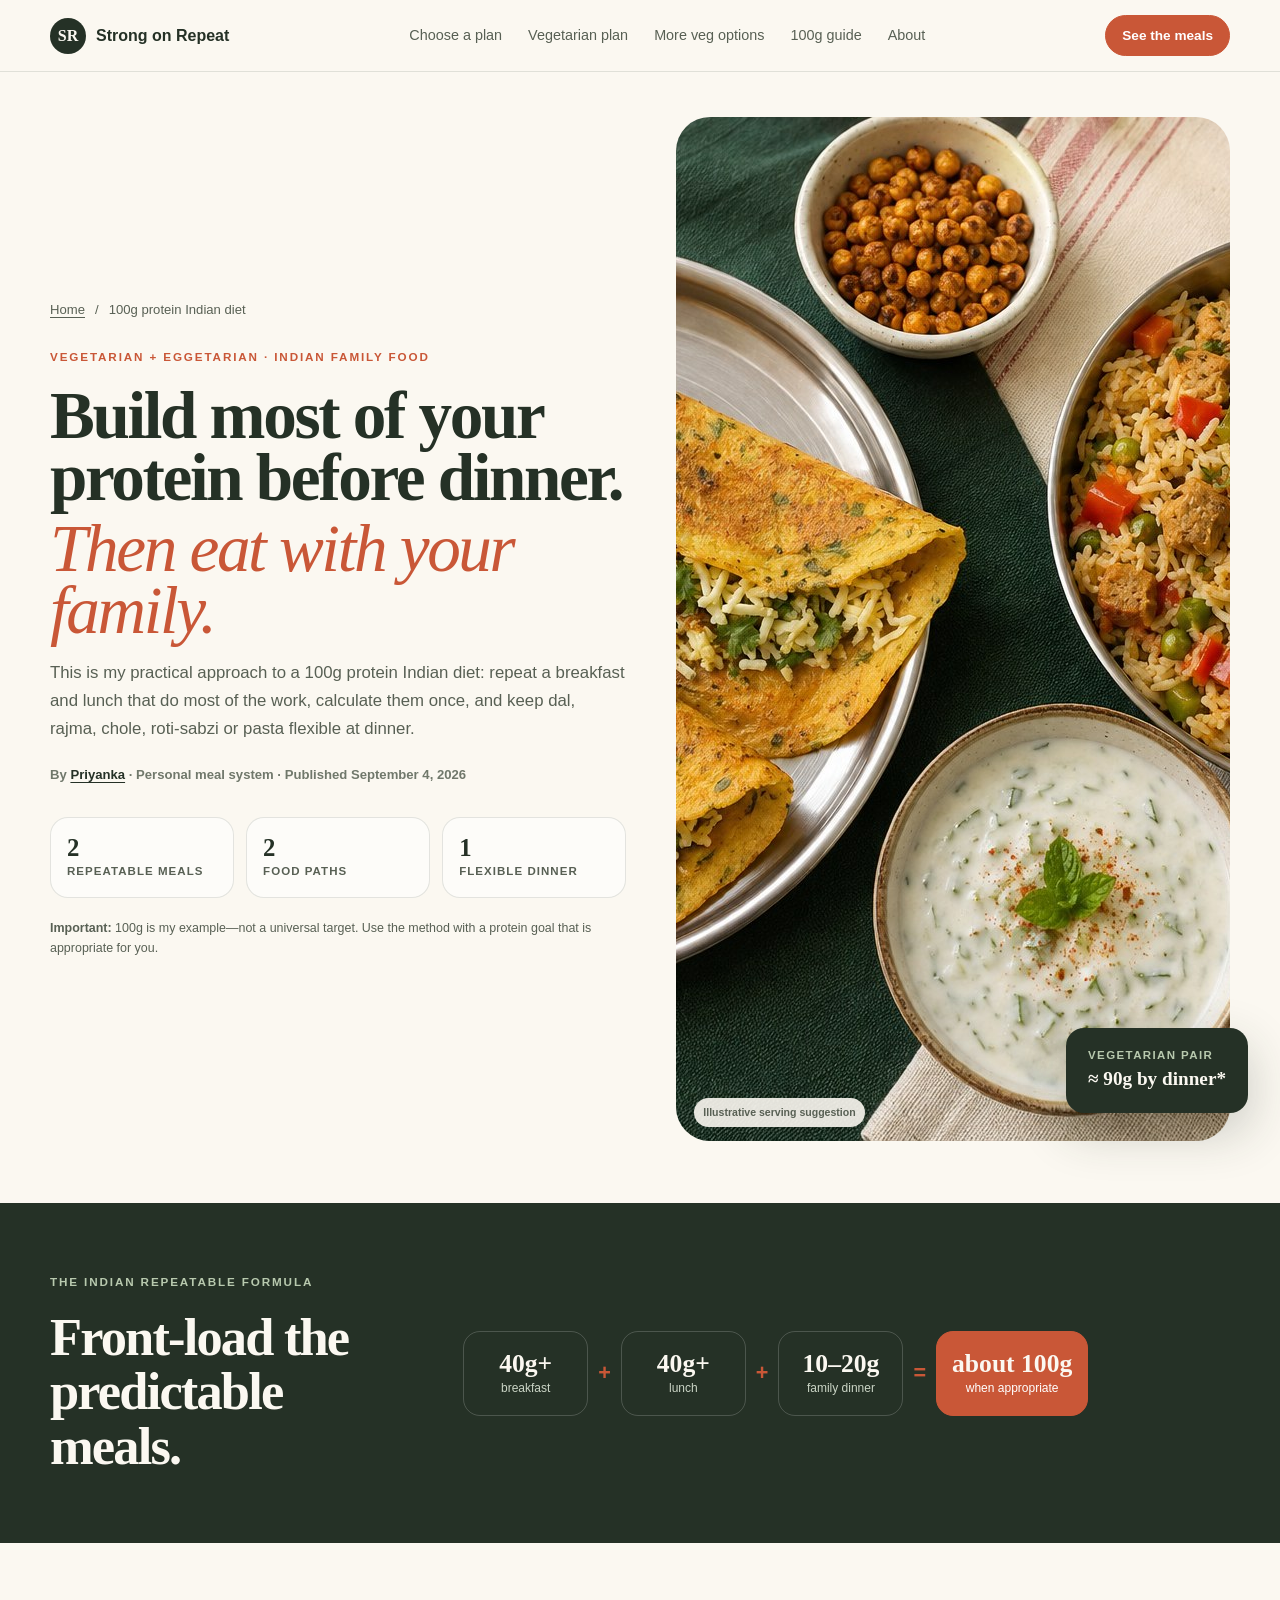
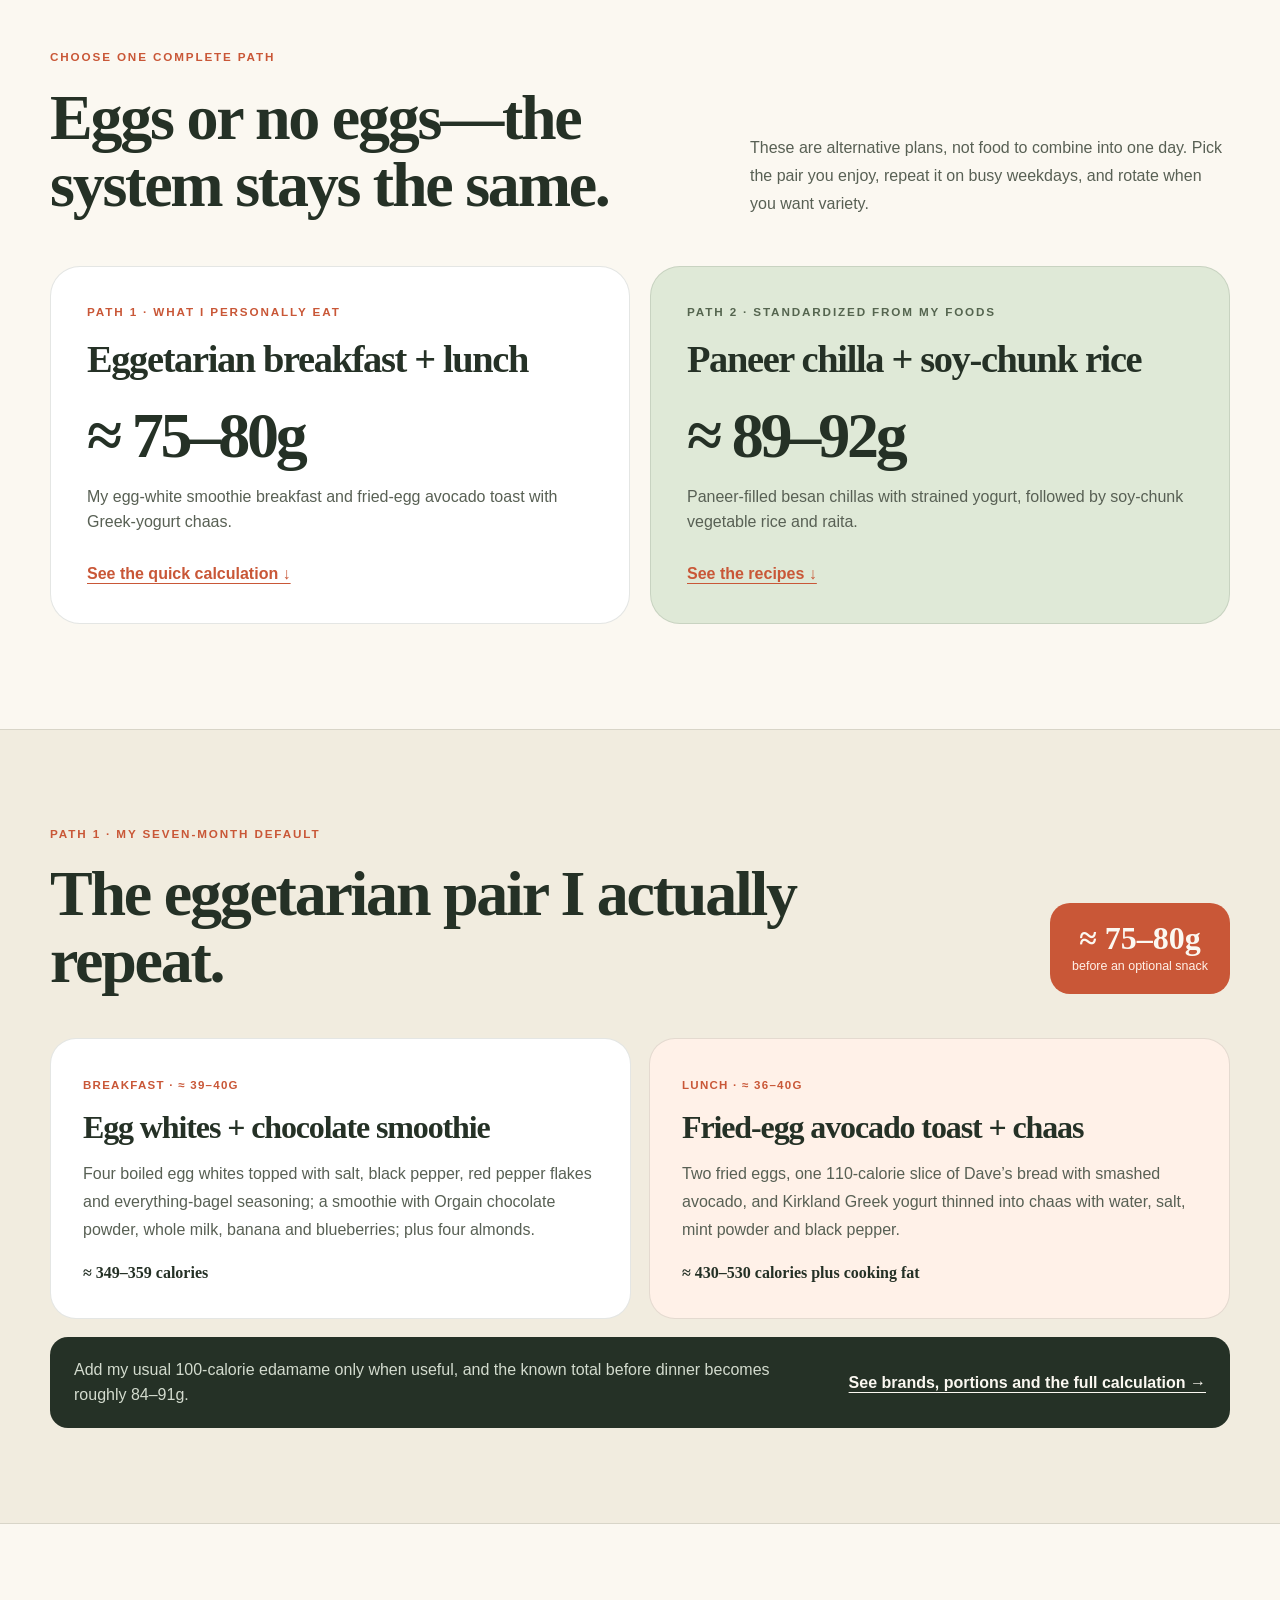
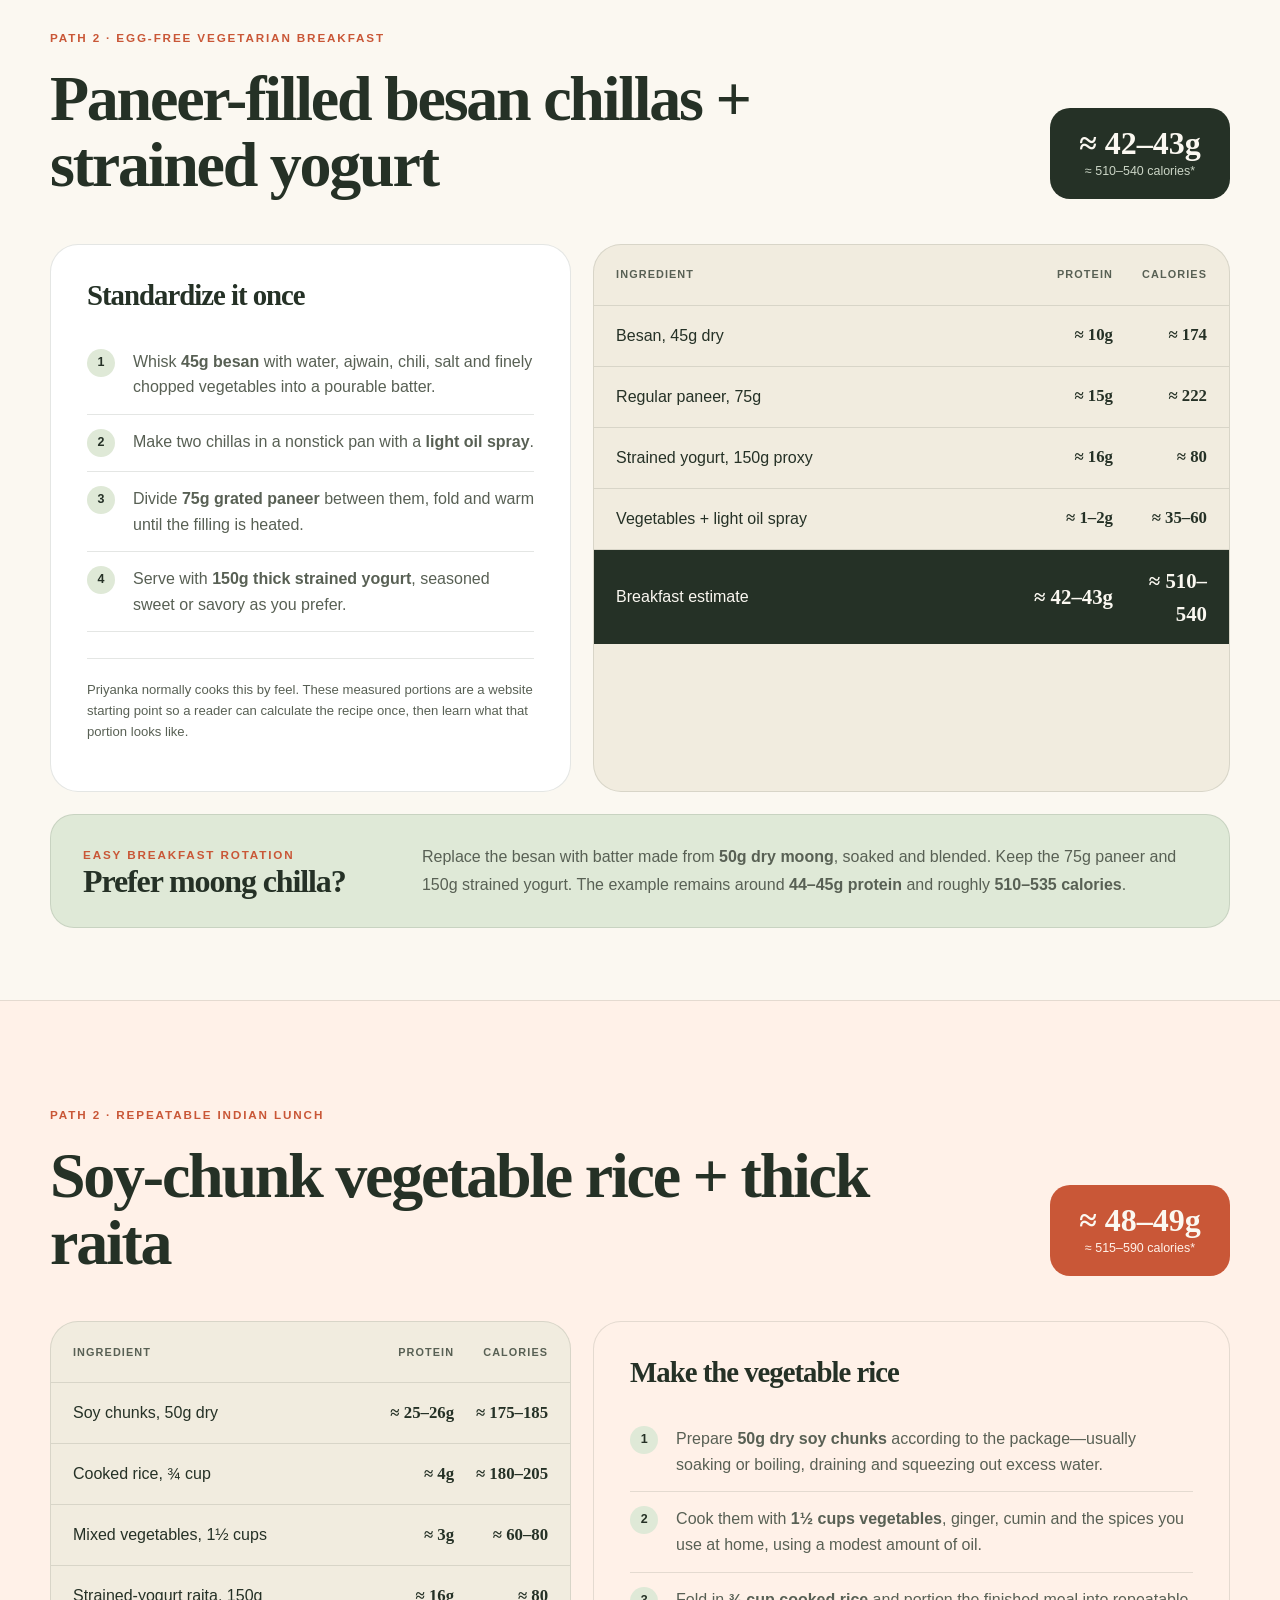
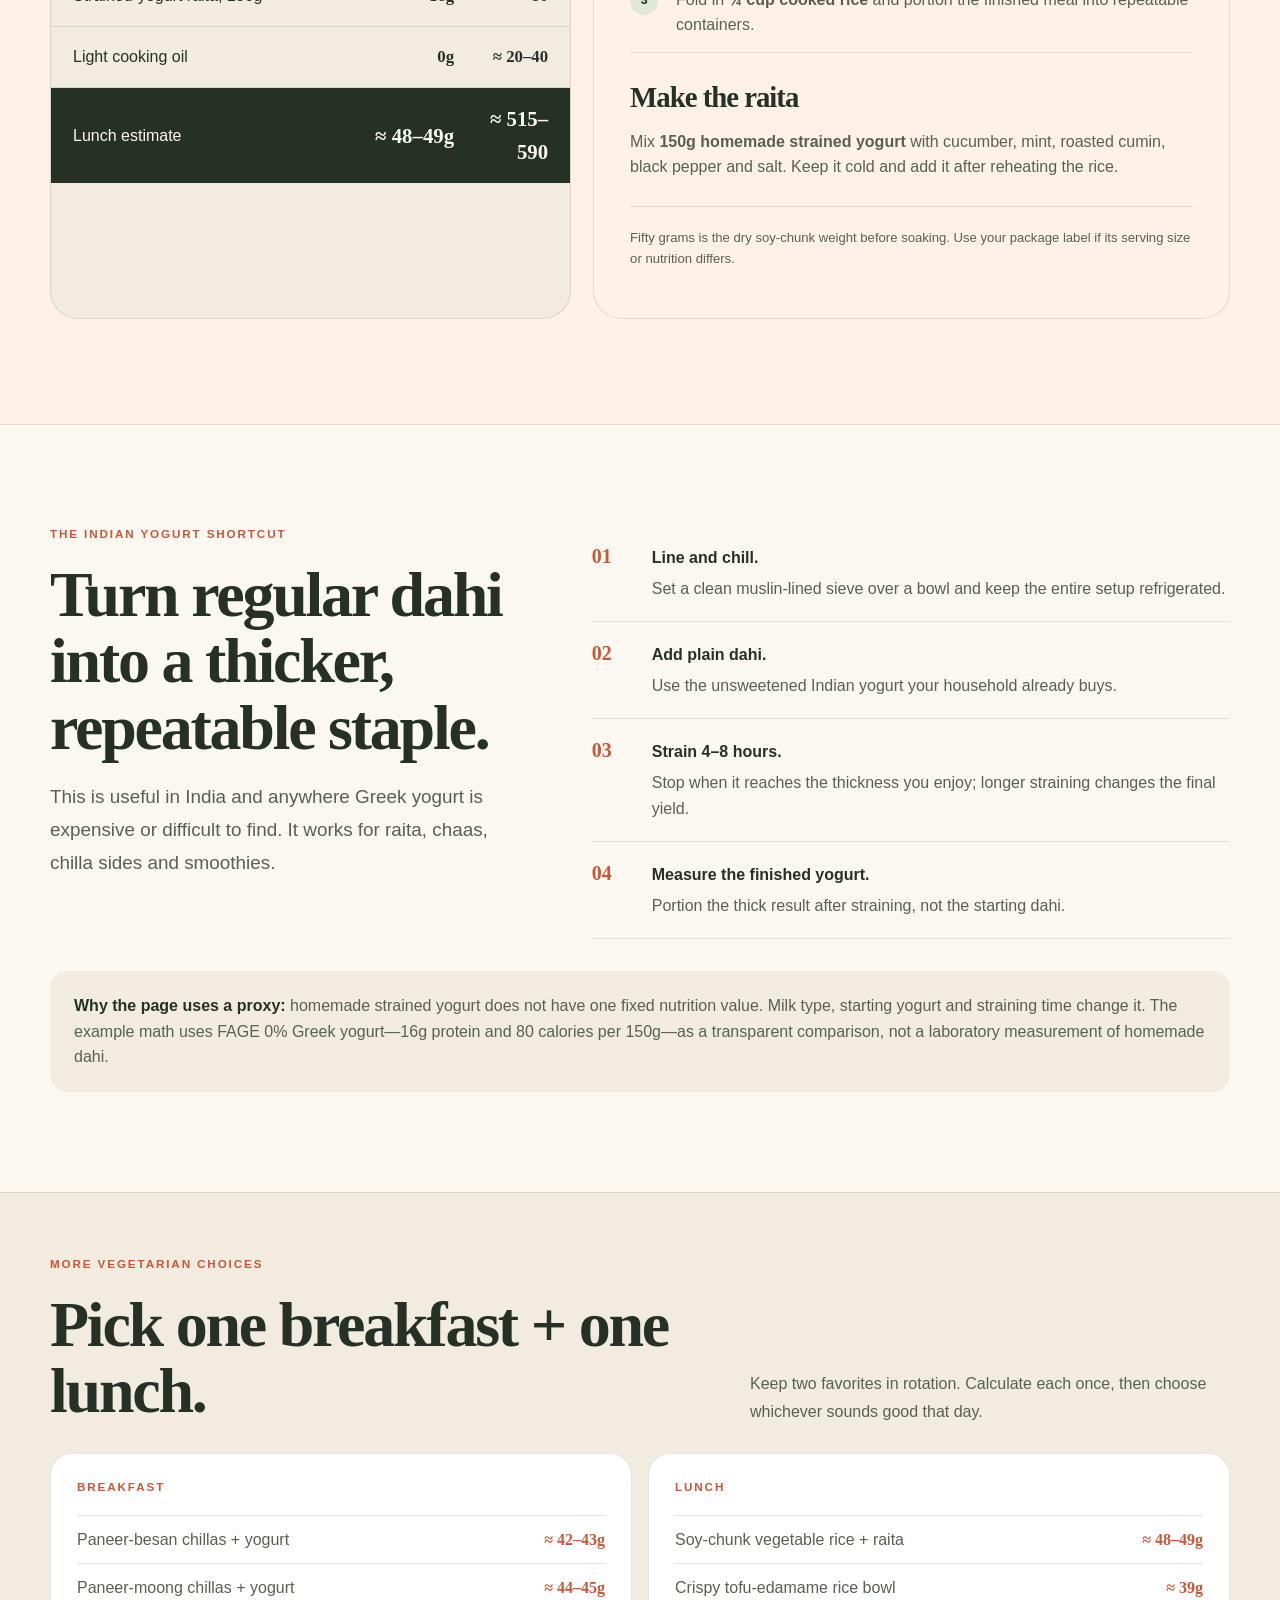
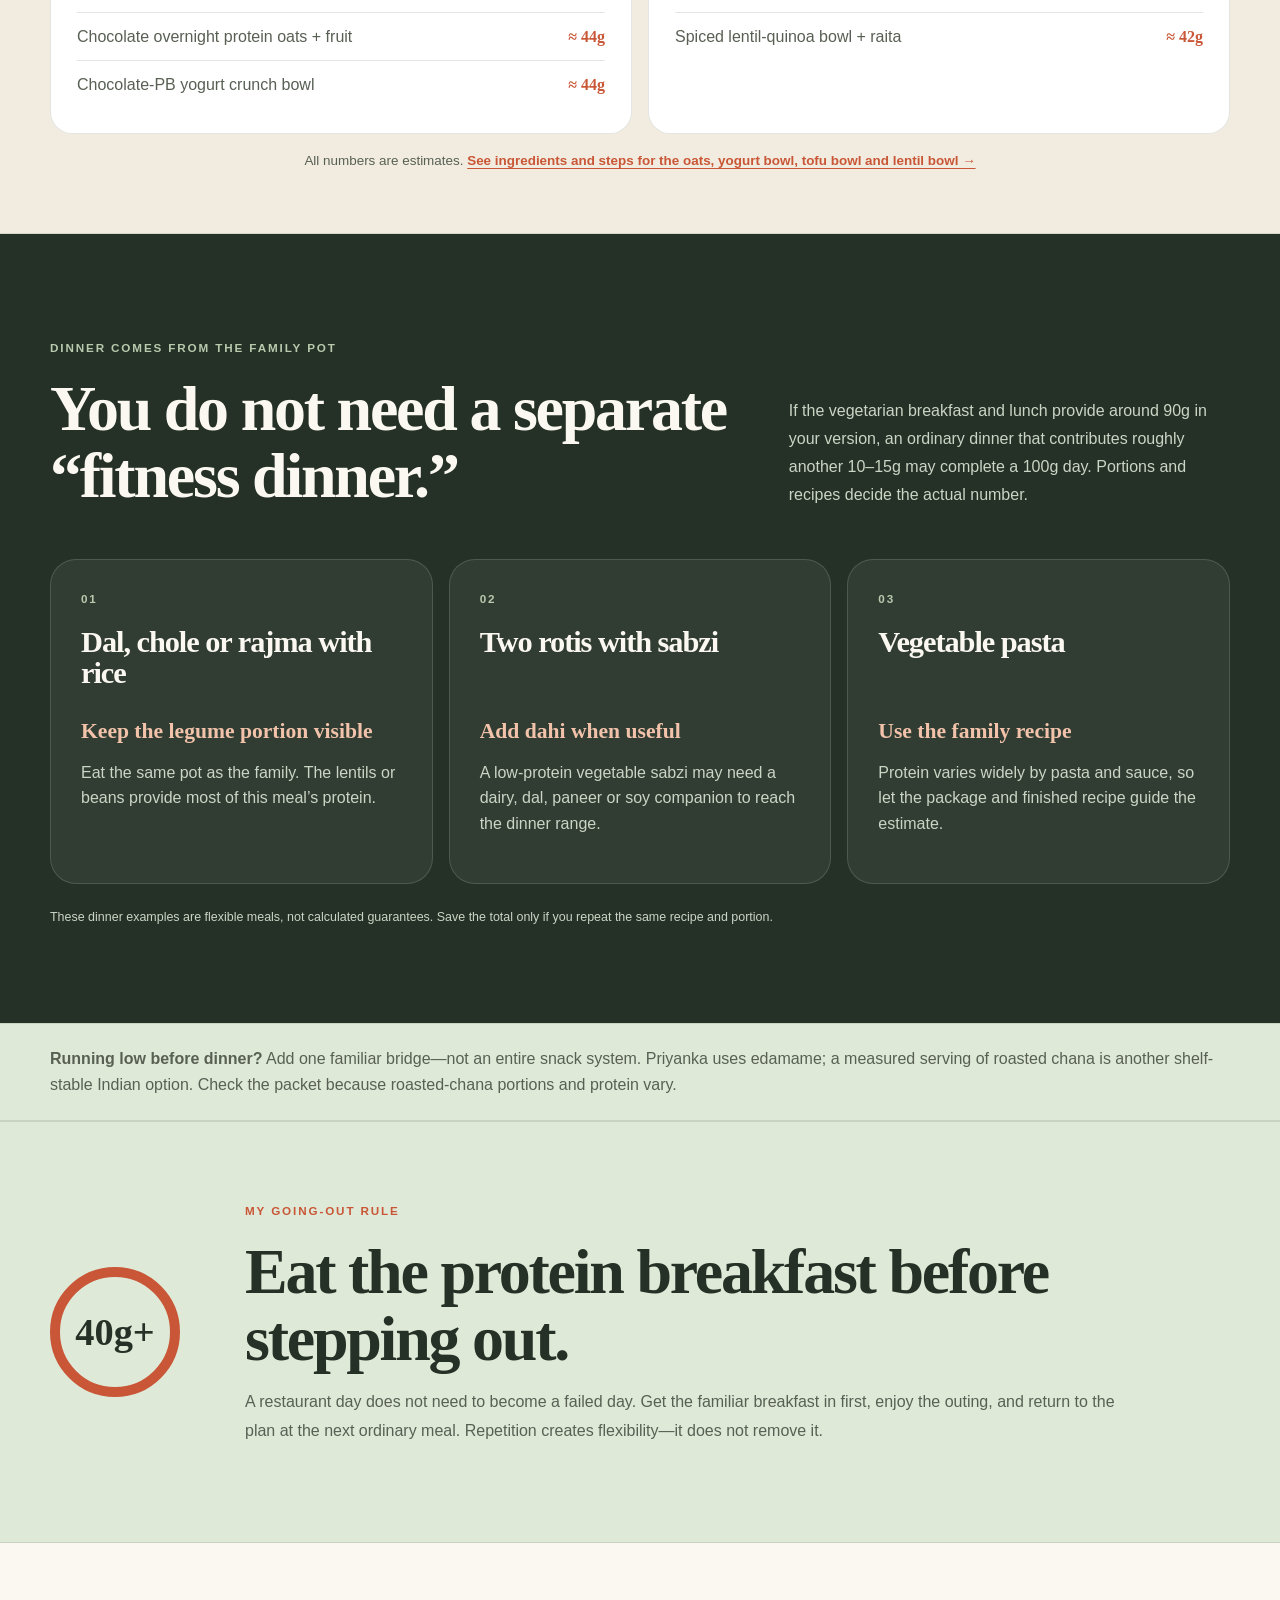
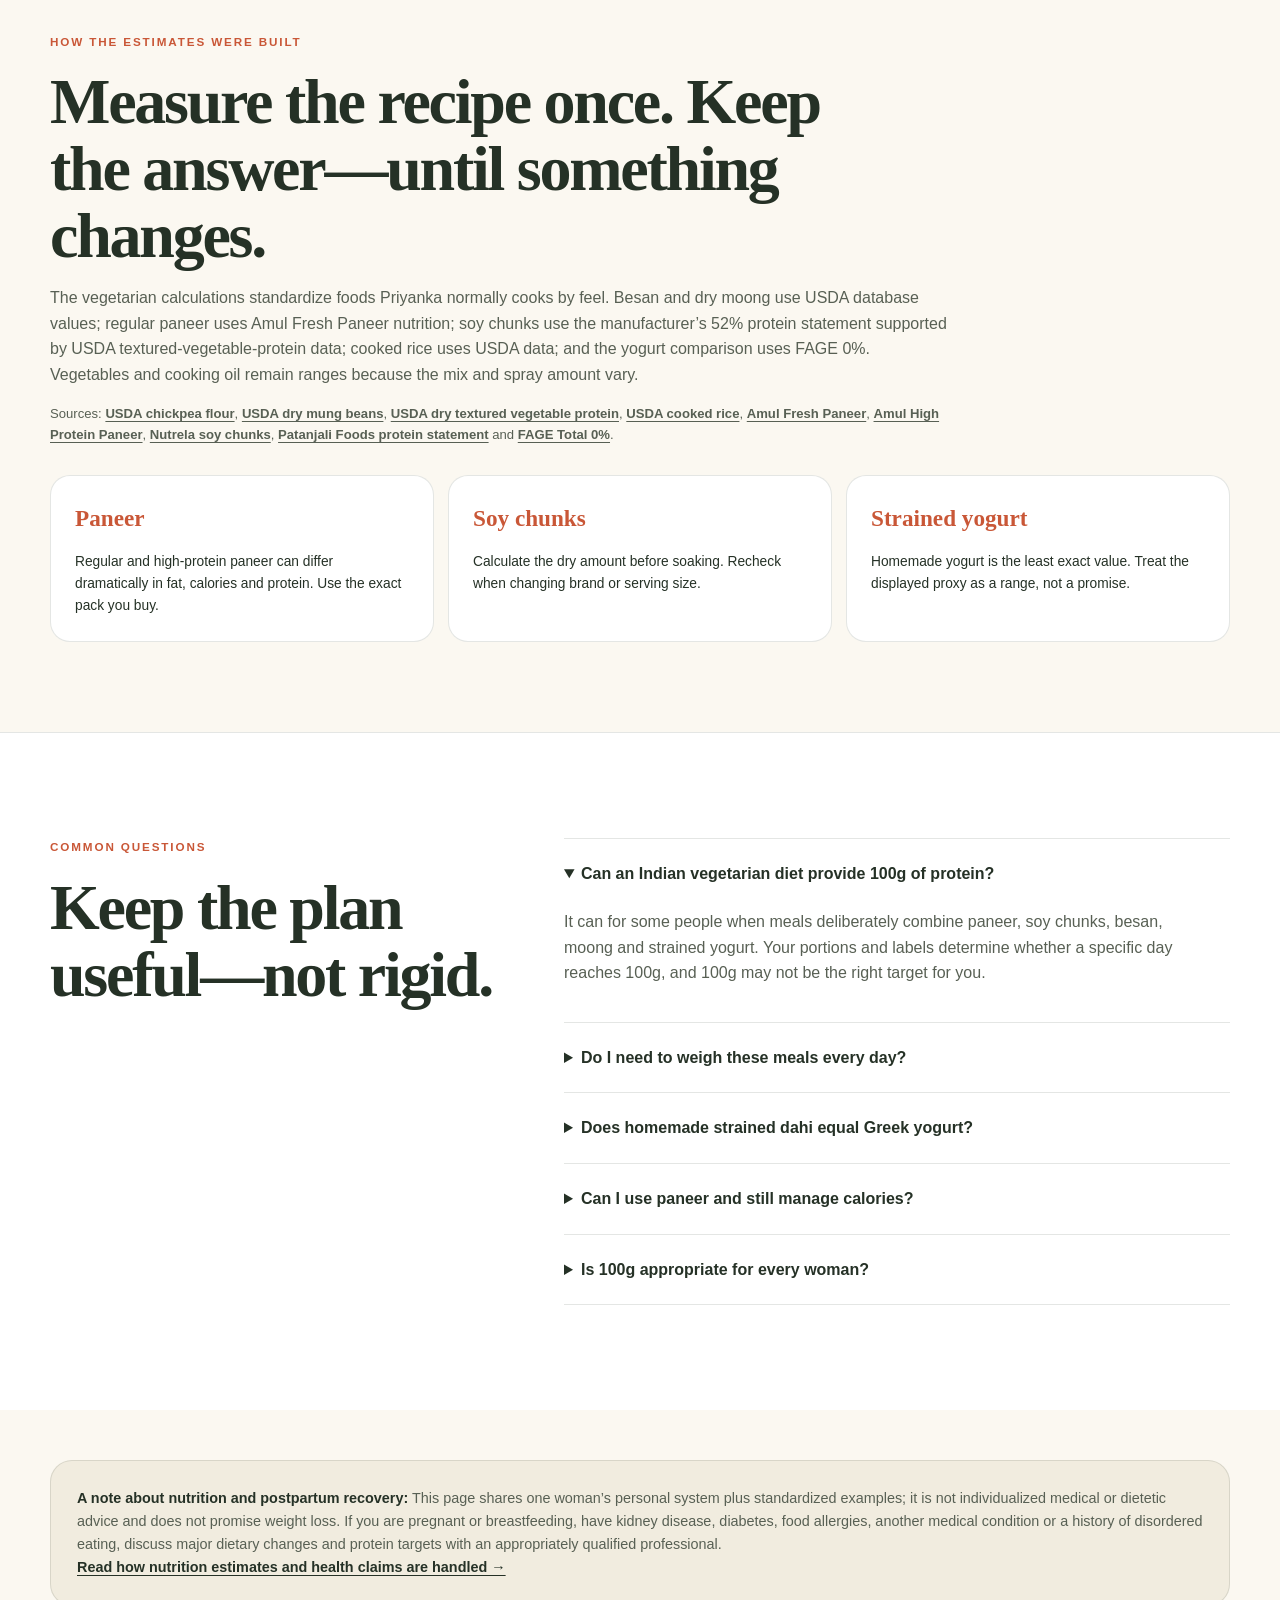
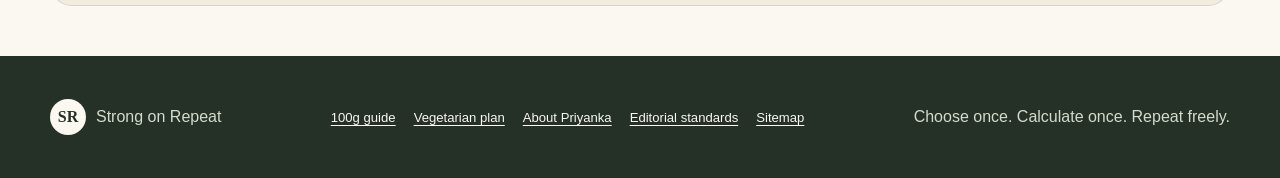
==== commit 10afdd0d: "Replace Indian meal calendar with compact veg options" ====
--- a/100g-protein-indian-diet/index.html
+++ b/100g-protein-indian-diet/index.html
@@ -64,7 +64,7 @@
     <nav aria-label="Page navigation">
       <a href="#choose">Choose a plan</a>
       <a href="#vegetarian">Vegetarian plan</a>
-      <a href="#week">Repeatable week</a>
+      <a href="#week">More veg options</a>
       <a href="../100g-protein-without-tracking/">100g guide</a>
       <a href="../about/">About</a>
     </nav>
@@ -254,21 +254,32 @@
       <p class="yogurt-caveat"><strong>Why the page uses a proxy:</strong> homemade strained yogurt does not have one fixed nutrition value. Milk type, starting yogurt and straining time change it. The example math uses FAGE 0% Greek yogurt—16g protein and 80 calories per 150g—as a transparent comparison, not a laboratory measurement of homemade dahi.</p>
     </section>
 
-    <section id="week" class="repeat-week-section indian-week-section">
+    <section id="week" class="indian-options-strip">
       <div class="wrap">
-        <div class="section-heading-split">
-          <div><p class="eyebrow rust">A working week with two vegetarian pairs</p><h2>Rotate two egg-free options. Keep both easy to remember.</h2></div>
-          <p class="section-side-copy">Repeatable does not have to mean identical every day. This example alternates two vegetarian breakfast-and-lunch pairs, so you get variety without planning five different menus.</p>
-        </div>
-        <div class="weekday-plan" role="table" aria-label="Repeatable Indian meal plan for Monday through Friday">
-          <div class="weekday-plan-head" role="row"><span>Day</span><span>Breakfast</span><span>Lunch</span><span>Dinner</span></div>
-          <div role="row"><strong>Mon</strong><span>Paneer-besan chillas + yogurt</span><span>Soy vegetable rice + raita</span><span>Family pot</span></div>
-          <div role="row"><strong>Tue</strong><span>Chocolate overnight protein oats + fruit</span><span>Tofu-edamame rice bowl</span><span>Family pot</span></div>
-          <div role="row"><strong>Wed</strong><span>Paneer-moong chillas + yogurt</span><span>Soy vegetable rice + raita</span><span>Family pot</span></div>
-          <div role="row"><strong>Thu</strong><span>Chocolate overnight protein oats + fruit</span><span>Tofu-edamame rice bowl</span><span>Family pot</span></div>
-          <div role="row"><strong>Fri</strong><span>Choose either known breakfast</span><span>Choose either known lunch</span><span>Family pot or eat out</span></div>
-        </div>
-        <div class="week-rotation-note"><strong>Make it yours:</strong> alternate as shown, repeat one pair for two or three days at a time, or use only the pair you genuinely enjoy. <a href="../high-protein-vegetarian-meal-plan/#more-options">See the overnight-oats and tofu-edamame recipes →</a></div>
+        <div class="compact-options-heading">
+          <div><p class="eyebrow rust">More vegetarian choices</p><h2>Pick one breakfast + one lunch.</h2></div>
+          <p>Keep two favorites in rotation. Calculate each once, then choose whichever sounds good that day.</p>
+        </div>
+        <div class="compact-veg-options">
+          <article>
+            <p class="eyebrow rust">Breakfast</p>
+            <ul>
+              <li><span>Paneer-besan chillas + yogurt</span><strong>≈ 42–43g</strong></li>
+              <li><span>Paneer-moong chillas + yogurt</span><strong>≈ 44–45g</strong></li>
+              <li><span>Chocolate overnight protein oats + fruit</span><strong>≈ 44g</strong></li>
+              <li><span>Chocolate-PB yogurt crunch bowl</span><strong>≈ 44g</strong></li>
+            </ul>
+          </article>
+          <article>
+            <p class="eyebrow rust">Lunch</p>
+            <ul>
+              <li><span>Soy-chunk vegetable rice + raita</span><strong>≈ 48–49g</strong></li>
+              <li><span>Crispy tofu-edamame rice bowl</span><strong>≈ 39g</strong></li>
+              <li><span>Spiced lentil-quinoa bowl + raita</span><strong>≈ 42g</strong></li>
+            </ul>
+          </article>
+        </div>
+        <p class="compact-options-note">All numbers are estimates. <a href="../high-protein-vegetarian-meal-plan/#more-options">See ingredients and steps for the oats, yogurt bowl, tofu bowl and lentil bowl →</a></p>
       </div>
     </section>
 
--- a/styles.css
+++ b/styles.css
@@ -592,16 +592,18 @@
 .strain-steps span { color: var(--muted); }
 .yogurt-caveat { margin: 32px 0 0; padding: 22px 24px; border-radius: 18px; background: var(--sand); color: var(--muted); }
 .yogurt-caveat strong { color: var(--green); }
-.indian-week-section { border-block: 1px solid var(--border); background: var(--sand); }
-.weekday-plan { overflow: hidden; margin-top: 44px; border: 1px solid var(--border); border-radius: 26px; background: #fff; }
-.weekday-plan > div { padding: 16px 22px; display: grid; grid-template-columns: 74px 1.25fr 1.25fr .8fr; align-items: center; gap: 18px; border-bottom: 1px solid var(--border); }
-.weekday-plan > div:last-child { border-bottom: 0; }
-.weekday-plan-head { background: var(--green); color: var(--cream); font-size: .68rem; font-weight: 800; letter-spacing: .12em; text-transform: uppercase; }
-.weekday-plan strong { color: var(--rust); font-family: var(--serif); }
-.weekday-plan span { color: var(--muted); }
-.weekday-plan-head span { color: var(--cream); }
-.week-rotation-note { margin-top: 18px; padding: 18px 22px; border: 1px dashed rgba(37,49,38,.3); border-radius: 16px; color: var(--muted); text-align: center; }
-.week-rotation-note strong { color: var(--green); }
+.indian-options-strip { padding-block: 62px; border-block: 1px solid var(--border); background: var(--sand); }
+.compact-options-heading { display: flex; align-items: end; justify-content: space-between; gap: 50px; }
+.compact-options-heading h2 { margin-bottom: 0; }
+.compact-options-heading > p { max-width: 480px; margin: 0; color: var(--muted); line-height: 1.7; }
+.compact-veg-options { margin-top: 28px; display: grid; grid-template-columns: 1fr 1fr; gap: 16px; }
+.compact-veg-options article { padding: 24px 26px; border: 1px solid var(--border); border-radius: 22px; background: #fff; }
+.compact-veg-options ul { margin: 14px 0 0; padding: 0; list-style: none; }
+.compact-veg-options li { padding: 11px 0; display: flex; align-items: baseline; justify-content: space-between; gap: 18px; border-top: 1px solid var(--border); }
+.compact-veg-options li span { color: var(--muted); }
+.compact-veg-options li strong { flex: 0 0 auto; color: var(--rust); font-family: var(--serif); }
+.compact-options-note { margin: 16px 0 0; color: var(--muted); font-size: .84rem; text-align: center; }
+.compact-options-note a { color: var(--rust); font-weight: 800; text-decoration: underline; text-underline-offset: 3px; }
 .indian-dinner-section { padding-bottom: 95px; }
 .indian-snack-note { border-bottom: 1px solid var(--border); }
 .check-once-grid { margin-top: 30px; display: grid; grid-template-columns: repeat(3,1fr); gap: 14px; }
@@ -610,12 +612,11 @@
 .check-once-grid p { margin-bottom: 0; font-size: .86rem; }
 
 @media (max-width: 950px) {
-  .track-grid, .indian-quick-pair, .yogurt-method-grid { grid-template-columns: 1fr; }
+  .track-grid, .indian-quick-pair, .yogurt-method-grid, .compact-veg-options { grid-template-columns: 1fr; }
   .swap-card { grid-template-columns: 1fr; gap: 14px; }
   .compact-route-link { align-items: flex-start; flex-direction: column; gap: 12px; }
   .check-once-grid { grid-template-columns: 1fr; }
-  .weekday-plan > div { grid-template-columns: 60px 1fr 1fr; }
-  .weekday-plan > div > *:last-child { grid-column: 2 / -1; }
+  .compact-options-heading { align-items: flex-start; flex-direction: column; gap: 14px; }
 }
 
 @media (max-width: 650px) {
@@ -625,8 +626,8 @@
   .track-card, .indian-quick-pair article { padding: 25px; }
   .compact-route-link { padding: 20px; }
   .swap-card { padding: 24px; }
-  .weekday-plan { overflow-x: auto; border-radius: 18px; }
-  .weekday-plan > div { min-width: 670px; grid-template-columns: 60px 1.15fr 1.15fr .8fr; }
-  .weekday-plan > div > *:last-child { grid-column: auto; }
+  .indian-options-strip { padding-block: 48px; }
+  .compact-veg-options article { padding: 20px; }
+  .compact-veg-options li { align-items: flex-start; flex-direction: column; gap: 4px; }
   .image-disclosure { left: 10px; bottom: 10px; }
 }
